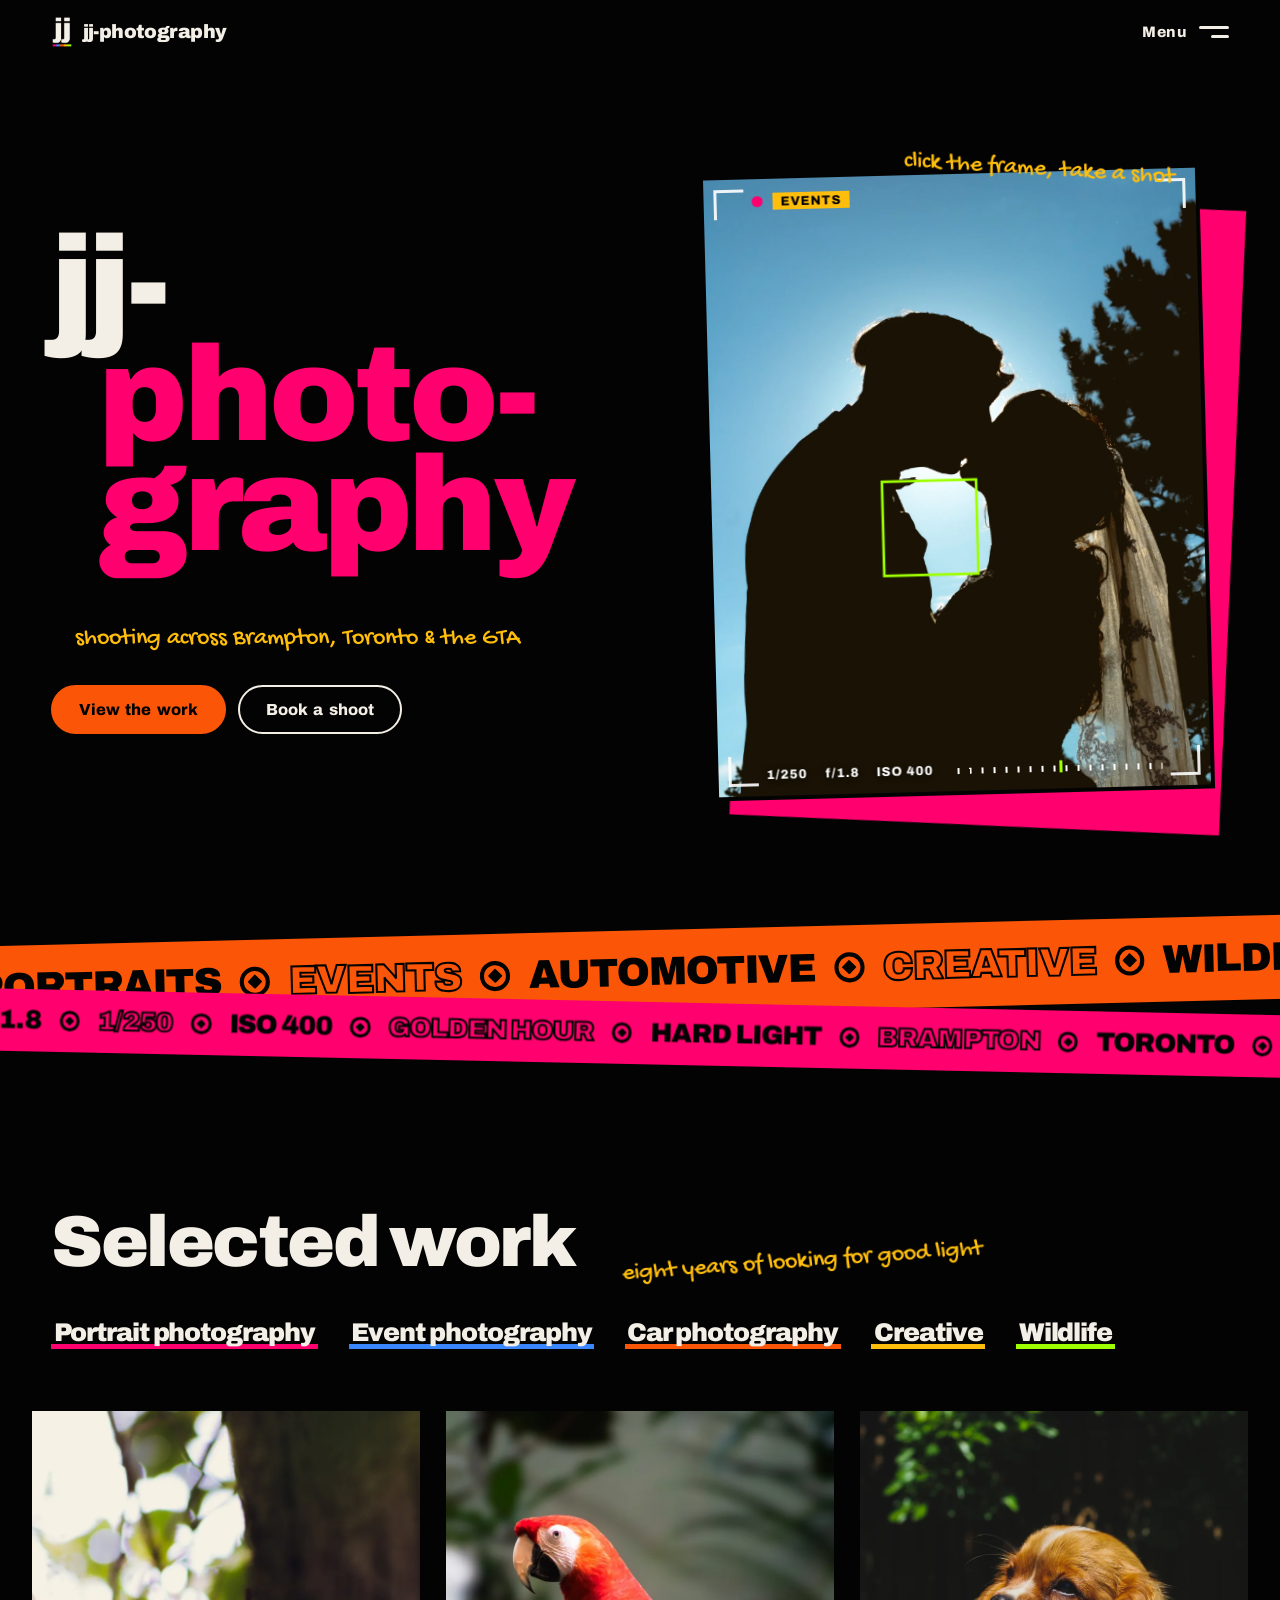
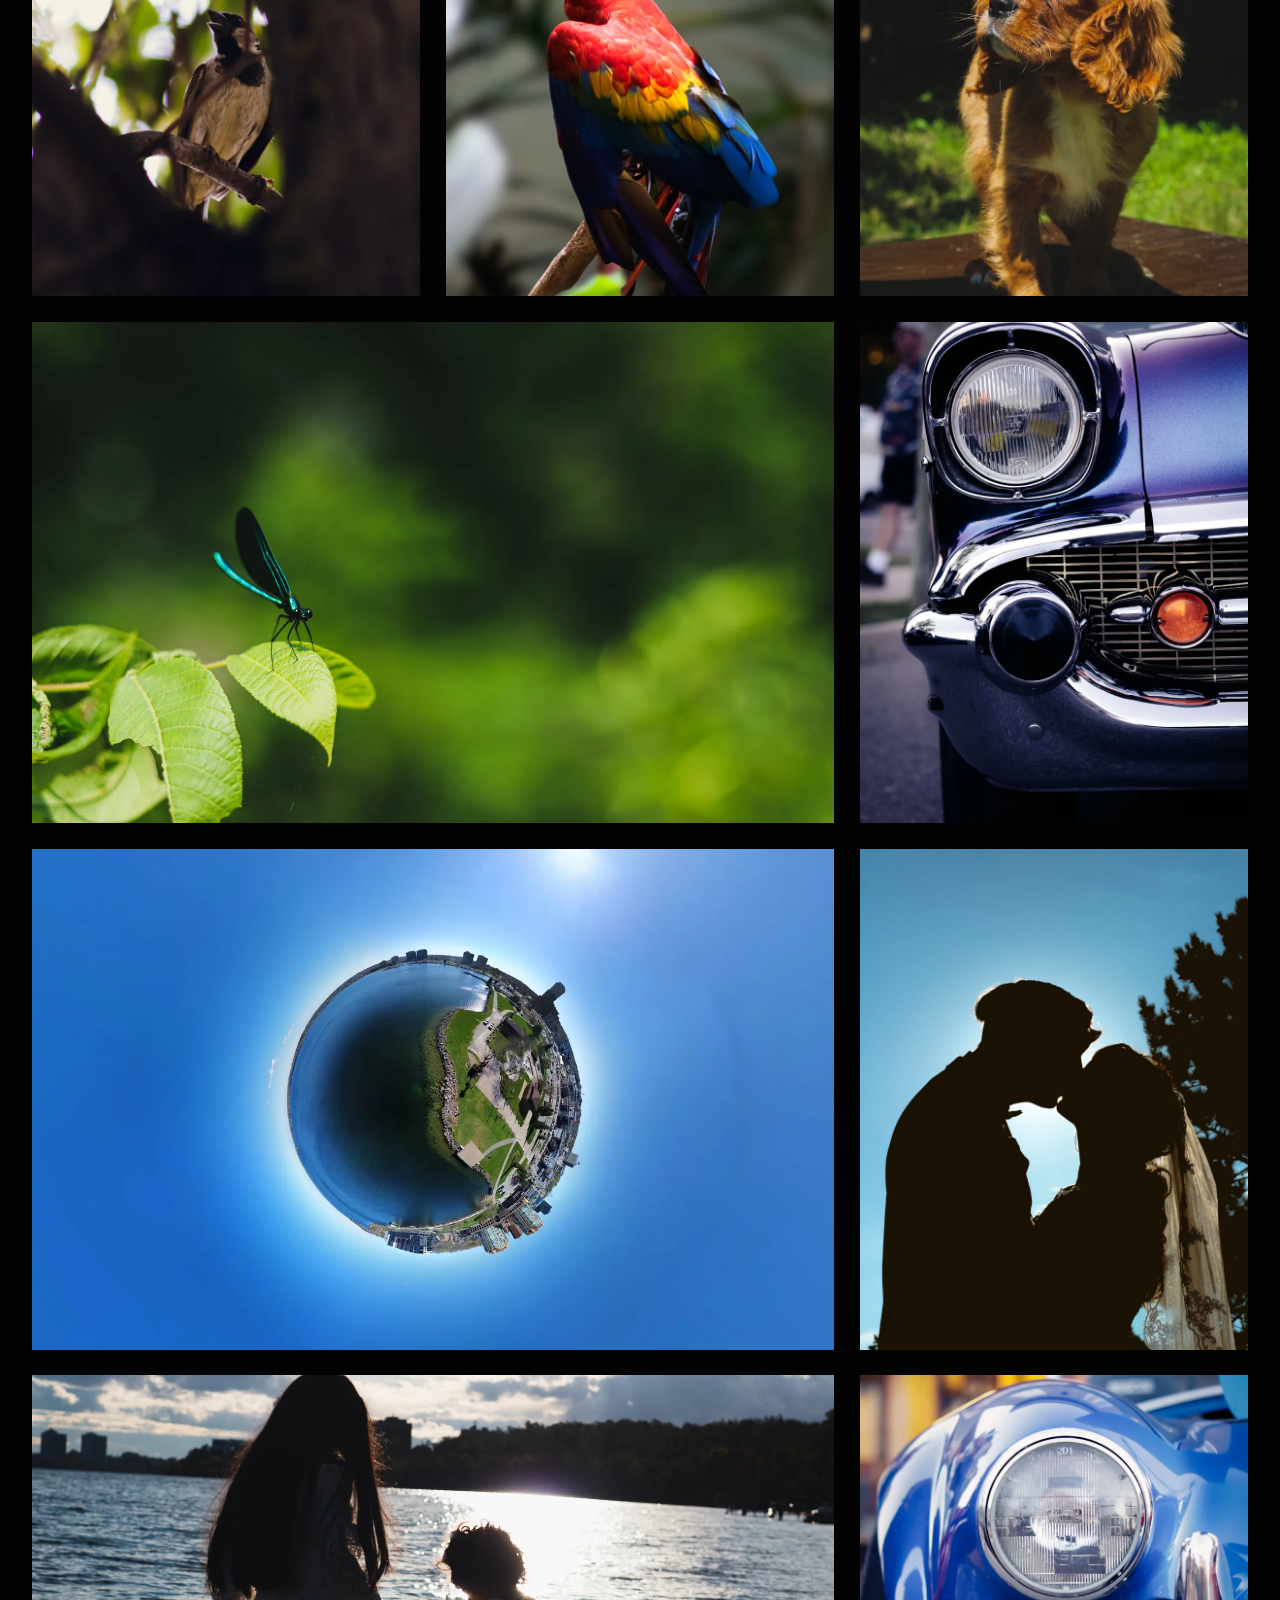
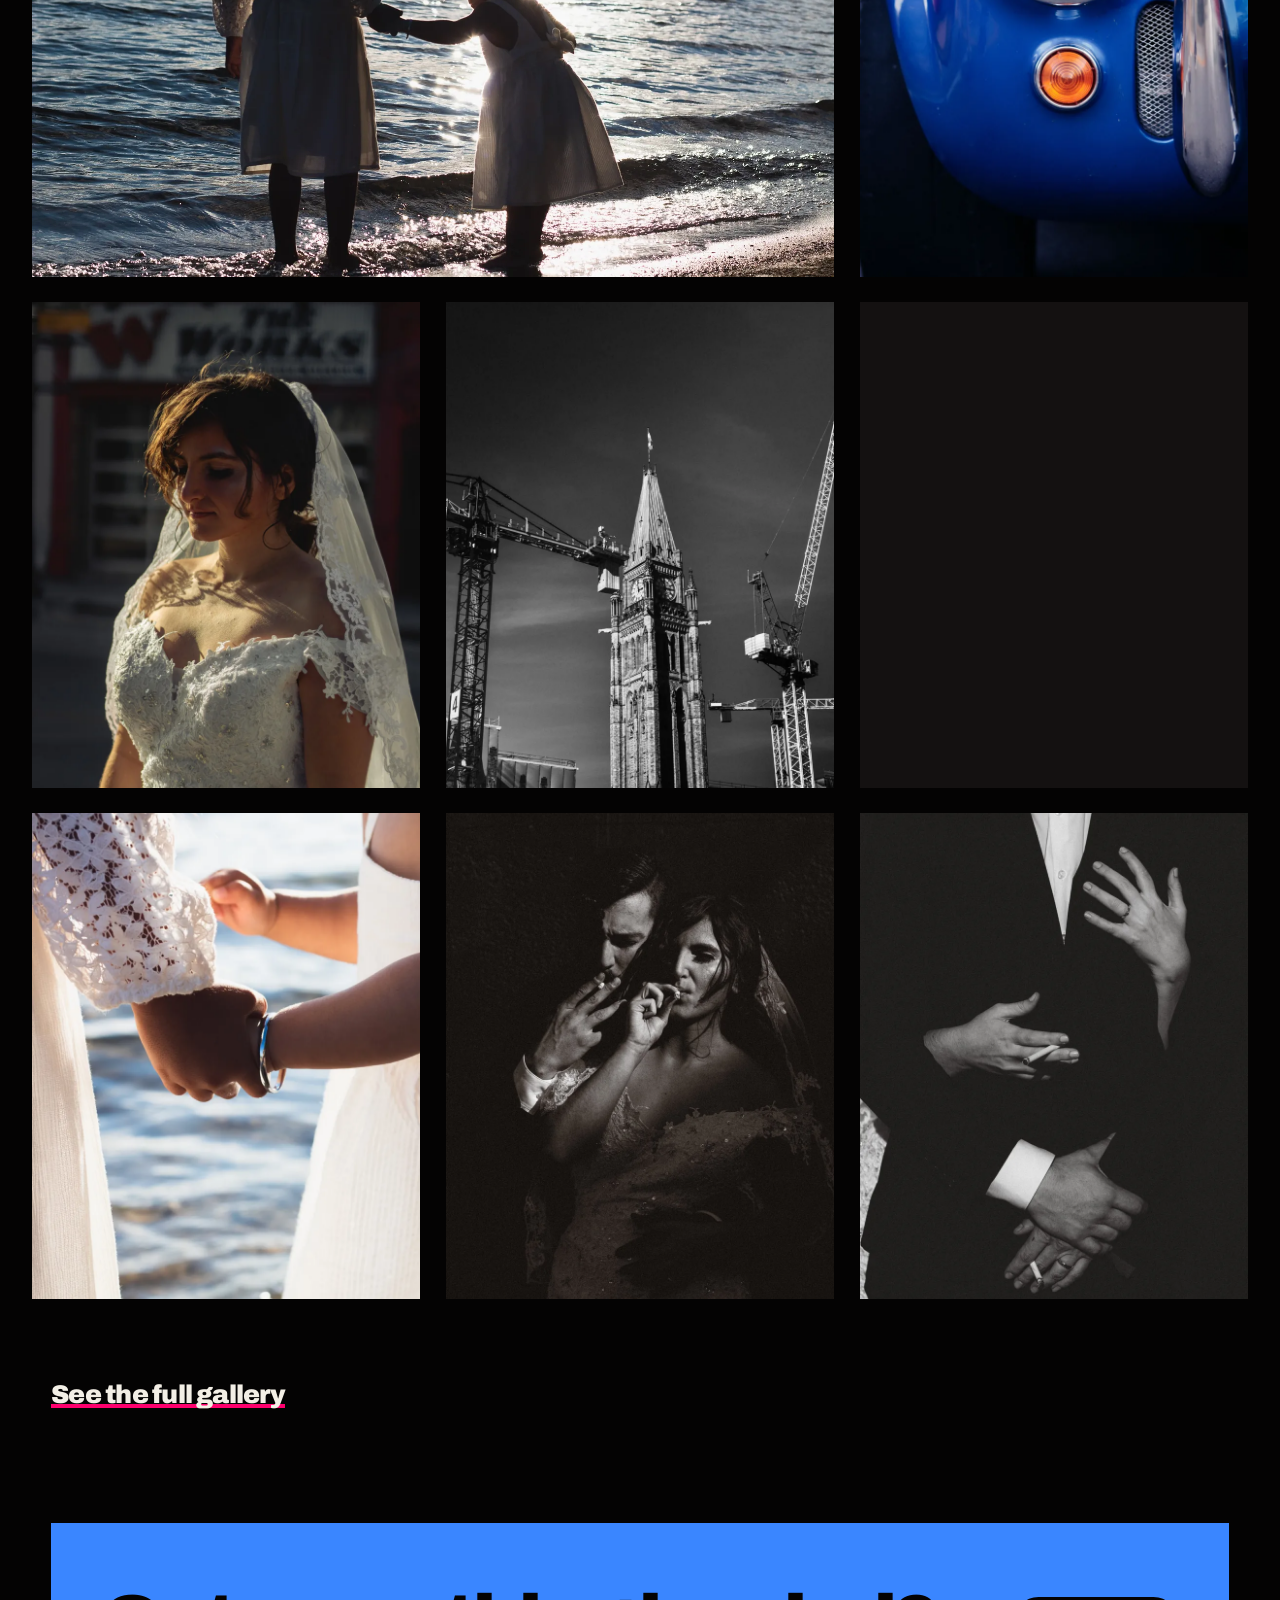
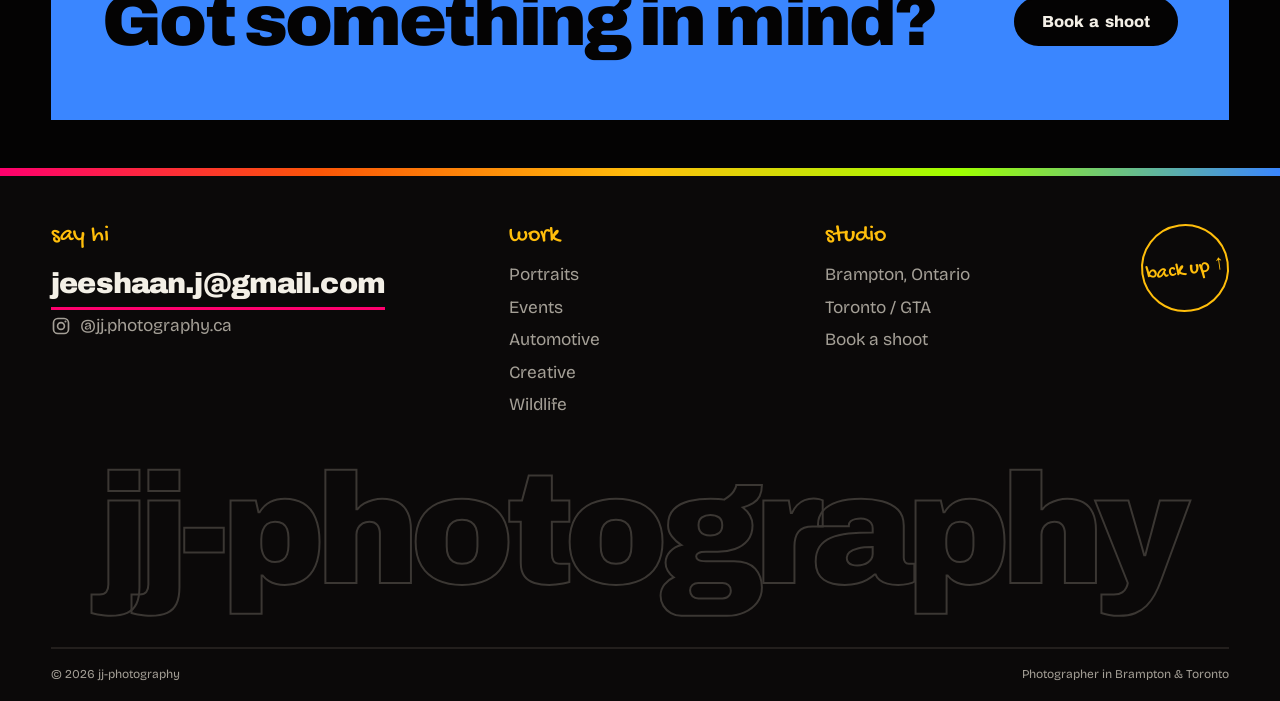
==== index.html @ a17102e2 "Rename jj_photography to jj-photography across site Co-Authored-By: Claude Sonnet 5.5 <noreply@anthr" ====
<!DOCTYPE html>
<html lang="en">
<head>
<meta charset="utf-8">
<meta name="viewport" content="width=device-width, initial-scale=1">
<title>Brampton &amp; Toronto Photographer | Portraits, Events, Cars | jj-photography</title>
<meta name="description" content="Brampton and Toronto photographer for portraits, events, automotive, wildlife and creative photography. Hard light, honest expressions. Book a shoot across the GTA.">
<link rel="canonical" href="https://www.jj-photography.ca/">
<meta name="robots" content="index,follow,max-image-preview:large,max-snippet:-1">
<meta name="author" content="jj-photography"><meta name="theme-color" content="#040303">
<meta name="geo.region" content="CA-ON"><meta name="geo.placename" content="Brampton"><meta name="geo.position" content="43.7315;-79.7624"><meta name="ICBM" content="43.7315, -79.7624">
<meta property="og:type" content="website"><meta property="og:site_name" content="jj-photography"><meta property="og:locale" content="en_CA"><meta property="og:title" content="Brampton &amp; Toronto Photographer | Portraits, Events, Cars | jj-photography"><meta property="og:description" content="Brampton and Toronto photographer for portraits, events, automotive, wildlife and creative photography. Hard light, honest expressions. Book a shoot across the GTA."><meta property="og:url" content="https://www.jj-photography.ca/"><meta property="og:image" content="https://www.jj-photography.ca/images/events/silhouette-kiss-1600.webp"><meta property="og:image:alt" content="Silhouette of a couple kissing against a blue sky, lace veil catching the light">
<meta name="twitter:card" content="summary_large_image"><meta name="twitter:title" content="Brampton &amp; Toronto Photographer | Portraits, Events, Cars | jj-photography"><meta name="twitter:description" content="Brampton and Toronto photographer for portraits, events, automotive, wildlife and creative photography. Hard light, honest expressions. Book a shoot across the GTA."><meta name="twitter:image" content="https://www.jj-photography.ca/images/events/silhouette-kiss-1600.webp">
<script type="application/ld+json">{"@context": "https://schema.org", "@graph": [{"@type": ["ProfessionalService", "LocalBusiness"], "@id": "https://www.jj-photography.ca/#business", "name": "jj-photography", "description": "Brampton and Toronto photographer for portraits, events, automotive, wildlife and creative photography across the GTA.", "url": "https://www.jj-photography.ca/", "email": "jeeshaan.j@gmail.com", "image": "https://www.jj-photography.ca/images/events/silhouette-kiss-1600.webp", "priceRange": "$$", "address": {"@type": "PostalAddress", "addressLocality": "Brampton", "addressRegion": "ON", "addressCountry": "CA"}, "areaServed": [{"@type": "City", "name": "Brampton"}, {"@type": "City", "name": "Toronto"}, {"@type": "City", "name": "Mississauga"}, {"@type": "City", "name": "Caledon"}, {"@type": "City", "name": "Vaughan"}, {"@type": "City", "name": "Oakville"}, {"@type": "City", "name": "Greater Toronto Area"}], "sameAs": ["https://instagram.com/jj.photography.ca"], "knowsAbout": ["Portrait Photography", "Event Photography", "Automotive Photography", "Creative Photography", "Wildlife Photography", "Low-key portraits", "Long exposure", "Car photography"], "hasOfferCatalog": {"@type": "OfferCatalog", "name": "Photography services", "itemListElement": [{"@type": "Offer", "itemOffered": {"@type": "Service", "name": "Portrait Photography", "areaServed": "Greater Toronto Area, Ontario, Canada"}}, {"@type": "Offer", "itemOffered": {"@type": "Service", "name": "Event Photography", "areaServed": "Greater Toronto Area, Ontario, Canada"}}, {"@type": "Offer", "itemOffered": {"@type": "Service", "name": "Automotive Photography", "areaServed": "Greater Toronto Area, Ontario, Canada"}}, {"@type": "Offer", "itemOffered": {"@type": "Service", "name": "Creative Photography", "areaServed": "Greater Toronto Area, Ontario, Canada"}}, {"@type": "Offer", "itemOffered": {"@type": "Service", "name": "Wildlife Photography", "areaServed": "Greater Toronto Area, Ontario, Canada"}}]}}, {"@type": "WebSite", "@id": "https://www.jj-photography.ca/#website", "url": "https://www.jj-photography.ca/", "name": "jj-photography", "publisher": {"@id": "https://www.jj-photography.ca/#business"}, "inLanguage": "en-CA"}, {"@type": "WebPage", "@id": "https://www.jj-photography.ca/#webpage", "url": "https://www.jj-photography.ca/", "name": "Brampton & Toronto Photographer | Portraits, Events, Cars | jj-photography", "description": "Brampton and Toronto photographer for portraits, events, automotive, wildlife and creative photography. Hard light, honest expressions. Book a shoot across the GTA.", "isPartOf": {"@id": "https://www.jj-photography.ca/#website"}, "about": {"@id": "https://www.jj-photography.ca/#business"}, "inLanguage": "en-CA"}]}</script>
<link rel="preconnect" href="https://fonts.googleapis.com"><link rel="preconnect" href="https://fonts.gstatic.com" crossorigin>
<link rel="stylesheet" href="https://fonts.googleapis.com/css2?family=Archivo:wght@400;700;800;900&family=Bricolage+Grotesque:opsz,wght@12..96,400..700&display=swap">
<link href="https://fonts.googleapis.com/css2?family=Gochi+Hand&display=swap" rel="stylesheet">
<link rel="icon" href="favicon.ico" sizes="32x32"><link rel="icon" type="image/png" href="images/favicon-16.png" sizes="16x16"><link rel="icon" type="image/png" href="images/favicon-32.png" sizes="32x32"><link rel="apple-touch-icon" href="images/apple-touch-icon.png"><link rel="stylesheet" href="css/style.css">
</head>
<body data-page="home">
<a class="skip" href="#main">Skip to content</a>
<main id="main">
<section class="hero">
<div class="hero-txt">
<h1><span>jj-</span><span>photo&shy;graphy</span><span class="sr"> | photographer based in Brampton &amp; Toronto</span></h1>
<span class="hand">shooting across Brampton, Toronto &amp; the GTA</span>
<!-- <p class="lede">Capturing moments in Brampton, Toronto &amp; the GTA region.</p> -->
<div class="cta"><a class="btn solid" href="gallery.html">View the work</a><a class="btn" href="book.html">Book a shoot</a></div>
</div>
<div class="vf" id="vf">
<div class="vf-photo"><img src="images/events/silhouette-kiss-1600.webp" width="800" height="1200" alt="Silhouette of a couple kissing against a blue sky, lace veil catching the light" fetchpriority="high"></div>
<div class="vf-hud" aria-hidden="true"><i class="k tl"></i><i class="k tr"></i><i class="k bl"></i><i class="k br"></i><span class="af"></span>
<p class="vf-top"><em></em><span id="vfc">Events</span></p>
<p class="vf-bot"><span id="vfx">1/250</span><span id="vff">f/1.8</span><span id="vfi">ISO 400</span><b class="meter"></b></p></div>
<div class="vf-flash" aria-hidden="true"></div>
<button class="vf-btn" type="button" aria-label="Take the next photo"></button>
<p class="hero-note hand" id="now" aria-hidden="true"></p>
</div>
</section>
<div class="tapes" aria-hidden="true"><div class="tape a"><div><span>Portraits</span><i></i><span>Events</span><i></i><span>Automotive</span><i></i><span>Creative</span><i></i><span>Wildlife</span><i></i><span>Portraits</span><i></i><span>Events</span><i></i><span>Automotive</span><i></i><span>Creative</span><i></i><span>Wildlife</span><i></i><span>Portraits</span><i></i><span>Events</span><i></i><span>Automotive</span><i></i><span>Creative</span><i></i><span>Wildlife</span><i></i><span>Portraits</span><i></i><span>Events</span><i></i><span>Automotive</span><i></i><span>Creative</span><i></i><span>Wildlife</span><i></i><span>Portraits</span><i></i><span>Events</span><i></i><span>Automotive</span><i></i><span>Creative</span><i></i><span>Wildlife</span><i></i><span>Portraits</span><i></i><span>Events</span><i></i><span>Automotive</span><i></i><span>Creative</span><i></i><span>Wildlife</span><i></i></div></div><div class="tape b"><div><span>f/1.8</span><i></i><span>1/250</span><i></i><span>ISO 400</span><i></i><span>Golden hour</span><i></i><span>Hard light</span><i></i><span>Brampton</span><i></i><span>Toronto</span><i></i><span>GTA</span><i></i><span>f/1.8</span><i></i><span>1/250</span><i></i><span>ISO 400</span><i></i><span>Golden hour</span><i></i><span>Hard light</span><i></i><span>Brampton</span><i></i><span>Toronto</span><i></i><span>GTA</span><i></i><span>f/1.8</span><i></i><span>1/250</span><i></i><span>ISO 400</span><i></i><span>Golden hour</span><i></i><span>Hard light</span><i></i><span>Brampton</span><i></i><span>Toronto</span><i></i><span>GTA</span><i></i><span>f/1.8</span><i></i><span>1/250</span><i></i><span>ISO 400</span><i></i><span>Golden hour</span><i></i><span>Hard light</span><i></i><span>Brampton</span><i></i><span>Toronto</span><i></i><span>GTA</span><i></i><span>f/1.8</span><i></i><span>1/250</span><i></i><span>ISO 400</span><i></i><span>Golden hour</span><i></i><span>Hard light</span><i></i><span>Brampton</span><i></i><span>Toronto</span><i></i><span>GTA</span><i></i><span>f/1.8</span><i></i><span>1/250</span><i></i><span>ISO 400</span><i></i><span>Golden hour</span><i></i><span>Hard light</span><i></i><span>Brampton</span><i></i><span>Toronto</span><i></i><span>GTA</span><i></i></div></div></div>
<section class="sel">
<div class="wrap"><h2>Selected work</h2><p class="hand tilt">eight years of looking for good light</p></div>
<nav class="pills wrap" aria-label="Photography categories"><a style="--c:var(--neon-pink)" href="gallery.html?c=portraits">Portrait photography</a><a style="--c:var(--azure-blue)" href="gallery.html?c=events">Event photography</a><a style="--c:var(--blaze-orange)" href="gallery.html?c=automotive">Car photography</a><a style="--c:var(--amber-gold)" href="gallery.html?c=creative">Creative</a><a style="--c:var(--neon-green)" href="gallery.html?c=wildlife">Wildlife</a>
    <!-- <span class="hand">shooting across Brampton, Toronto &amp; the GTA</span> -->
    </nav> 
<div class="wall" id="selected"></div>
<p class="more"><a href="gallery.html">See the full gallery</a></p>
</section>
<section class="strip"><p>Got something in mind?</p><a class="btn solid" href="book.html">Book a shoot</a></section>
</main>
<script src="js/main.js"></script>
</body>
</html>
---- css/style.css ----
/* jj-photography — tokens first. Change colours here only. */
:root{
  --black:#040303;--amber-gold:#ffbe0b;--blaze-orange:#fb5607;--neon-pink:#ff006e;--neon-green:#9dff00;--azure-blue:#3a86ff;
  --off:#f3efe6;--mute:#a49f96;--c:var(--neon-pink);
  --sans:"Archivo",Arial,sans-serif;--text:"Bricolage Grotesque","Archivo",Arial,sans-serif;--hand:"Gochi Hand",cursive;
  --pad:clamp(1rem,4vw,3.5rem);--ease:cubic-bezier(.2,.7,.2,1)
}
*{box-sizing:border-box;margin:0}
html{scroll-behavior:smooth}
body{font:400 1.08rem/1.6 var(--text);background:var(--black);color:var(--off);-webkit-font-smoothing:antialiased}
body.locked{overflow:hidden}body{overflow-x:clip}
img{display:block;max-width:100%;height:auto}
a{color:inherit}
:focus-visible{outline:3px solid var(--amber-gold);outline-offset:3px}
.skip{position:absolute;left:-999px;top:0;background:var(--amber-gold);color:var(--black);padding:.6rem 1rem;z-index:99}.skip:focus{left:0}
.wrap{padding-inline:var(--pad)}
h1,h2,h3{font-weight:900;line-height:.9;letter-spacing:-.035em}
/* display + UI type stays in Archivo; running text uses --text */
h1,h2,h3,.brand,.drawer nav a,.ticker,.tape,.cap,.strip,.lcap b,.svc dt,label,#fs,.svc-grid a,.faq summary,.fbig,.roles span{font-family:var(--sans)}
h2{font-size:clamp(2.2rem,6vw,4.5rem)}
.hand{font-family:var(--hand);font-weight:400;font-size:1.5rem;line-height:1.1;color:var(--amber-gold); margin:1em;}
.tilt{display:inline-block;transform:rotate(-4deg)}
mark{background:var(--amber-gold);color:var(--black);padding:0 .25em}

/* header + drawer */
.nav{position:fixed;inset:0 0 auto 0;z-index:30;display:flex;justify-content:space-between;align-items:center;padding:1rem var(--pad);transition:background .3s}
.nav.solid{background:rgba(4,3,3,.86);backdrop-filter:blur(8px)}
.brand{display:flex;align-items:center;gap:.6rem;font-weight:900;font-size:1.2rem;letter-spacing:-.03em;text-decoration:none}
.brand img{height:2rem;width:auto} /* drop your logo at images/logo.svg and add it in main.js (LOGO) */
.mbtn{display:flex;align-items:center;gap:.7rem;background:none;border:0;color:var(--off);font:800 .95rem var(--sans);letter-spacing:.04em;cursor:pointer;padding:.5rem 0;position:relative;z-index:2}
.mbtn i{position:relative;width:30px;height:12px;display:block}
.mbtn i:before,.mbtn i:after{content:"";position:absolute;left:0;height:3px;background:currentColor;border-radius:3px;transition:transform .4s var(--ease),width .3s,background .3s}
.mbtn i:before{top:0;width:30px}.mbtn i:after{bottom:0;width:18px;left:12px}
.mbtn:hover i:after{width:30px;left:0;background:var(--neon-green)}
.mbtn[aria-expanded=true] i:before{transform:translateY(4.5px) rotate(45deg);background:var(--black)}
.mbtn[aria-expanded=true] i:after{width:30px;left:0;transform:translateY(-4.5px) rotate(-45deg);background:var(--black)}
.mbtn[aria-expanded=true]{color:var(--black)}
.scrim{position:fixed;inset:0;z-index:25;background:rgba(4,3,3,.6);opacity:0;visibility:hidden;transition:opacity .4s,visibility .4s}
.drawer{position:fixed;inset:0 0 0 auto;z-index:28;width:min(560px,100%);background:var(--amber-gold);color:var(--black);padding:6rem var(--pad) 2rem;display:flex;flex-direction:column;justify-content:space-between;transform:translateX(100%);visibility:hidden;transition:transform .55s var(--ease),visibility .55s;overflow-y:auto}
.drawer:before{content:"";position:absolute;right:-90px;bottom:-90px;width:300px;height:300px;border-radius:50%;background:var(--neon-pink);z-index:0}
.drawer>*{position:relative;z-index:1}
.drawer nav{display:grid;gap:.1rem}
.drawer nav a{font-weight:900;font-size:clamp(2.4rem,9vw,4rem);letter-spacing:-.04em;line-height:1.05;text-decoration:none;display:flex;align-items:baseline;gap:.8rem;width:fit-content;transition:transform .3s var(--ease),color .2s}
.drawer nav a:hover,.drawer nav a:focus-visible{transform:translateX(.6rem);color:var(--neon-pink)}
.drawer nav a[aria-current]{text-decoration:underline;text-decoration-thickness:5px;text-underline-offset:6px}
.drawer nav small{font:400 1.2rem var(--hand);color:var(--black)}
.drawer .hand{color:var(--black)}
.drawer .dfoot{display:grid;gap:.2rem;font-weight:700}
.dfoot a{width:fit-content}
body.menu-open .scrim{opacity:1;visibility:visible}
body.menu-open .drawer{transform:none;visibility:visible}
main,.foot{transition:transform .55s var(--ease),filter .55s}
body.menu-open main,body.menu-open .foot{transform:translateX(-5vw) scale(.97);filter:brightness(.55)}

/* buttons */
.btn{display:inline-block;font:800 1rem var(--sans);letter-spacing:0;word-spacing:.16em;padding:.9rem 1.6rem;border:2px solid var(--off);border-radius:999px;text-decoration:none;background:none;color:var(--off);cursor:pointer;transition:transform .25s var(--ease),background .2s,color .2s,border-color .2s}
.btn:hover{transform:translateY(-3px) rotate(-1deg);background:var(--blaze-orange);border-color:var(--blaze-orange);color:var(--black)}
.btn.solid{background:var(--blaze-orange);border-color:var(--blaze-orange);color:var(--black)}
.btn.solid:hover{background:var(--off);border-color:var(--off)}
.btn[disabled]{opacity:.5;cursor:wait}

/* hero */
.hero{display:grid;grid-template-columns:1.05fr 1fr;min-height:100svh;align-items:center;gap:clamp(1.5rem,5vw,5rem);padding:7rem var(--pad) 3rem}
.hero h1{font-size:clamp(3.4rem,10.5vw,10rem);line-height:.82;margin-bottom:4rem}
.hero h1 span{display:block}.hero h1 span+span{margin-left:.35em;color:var(--neon-pink)}
.roles{display:flex;flex-wrap:wrap;gap:.5rem}
.roles span{border:2px solid var(--off);border-radius:999px;padding:.15rem .9rem;font-weight:700;font-size:.95rem}
.roles span:nth-child(2){border-color:var(--azure-blue)}.roles span:nth-child(3){border-color:var(--neon-green);color:var(--neon-green)}
.lede{max-width:34ch;margin:1.2rem 0 1.6rem;color:var(--mute)}
.cta{display:flex;flex-wrap:wrap;gap:.8rem; margin-top:2rem;}
.hero-img{position:relative;justify-self:center;width:min(100%,520px)}
.hero-img:before{content:"";position:absolute;inset:6% -5% -5% 6%;background:var(--neon-pink);z-index:0;transform:rotate(2deg)}
.hero-img img{position:relative;z-index:1;width:100%;aspect-ratio:2/3;object-fit:cover}
.sticker{position:absolute;z-index:2;left:-1.5rem;bottom:2.2rem;background:var(--neon-green);color:var(--black);font:400 1.5rem var(--hand);padding:.4rem 1rem;transform:rotate(-6deg)}
.hero-note{position:absolute;z-index:2;right:0;top:-2.2rem;transform:rotate(5deg)}

/* hero collage: tiles cycle photos from main.js */
.collage{position:relative;justify-self:center;width:min(100%,540px);aspect-ratio:5/6}
.collage:before{content:"";position:absolute;inset:8% 2% 4% 10%;background:var(--neon-pink);transform:rotate(3deg);z-index:0}
.tile{position:absolute;z-index:1;overflow:hidden;background:#141111;border:4px solid var(--black);transform:rotate(var(--r,0deg))}
.tile img{position:absolute;inset:0;width:100%;height:100%;object-fit:cover;transition:opacity 1.6s ease-in-out}.tile img.fade{opacity:0}
.tag{position:absolute;z-index:2;left:.5rem;bottom:.5rem;font:400 1.15rem/1 var(--hand);background:var(--c,var(--amber-gold));color:var(--black);padding:.2rem .6rem;transform:rotate(-2deg);pointer-events:none}
.t1{left:0;top:7%;width:56%;height:60%;--r:-2deg}
.t2{right:0;top:0;width:41%;height:27%;--r:3deg}
.t3{right:3%;top:31%;width:38%;height:38%;--r:-3deg}
.t4{left:5%;bottom:0;width:52%;height:27%;--r:2deg}
.t5{right:0;bottom:3%;width:36%;height:25%;--r:-2deg}
.collage .sticker{left:-.5rem;top:-.5rem;bottom:auto;font-size:1.3rem}

/* ticker */
.ticker{background:var(--blaze-orange);color:var(--black);overflow:hidden;white-space:nowrap;padding:.9rem 0;font-weight:900;font-size:clamp(1.4rem,3vw,2.4rem);letter-spacing:-.03em}
.ticker div{display:inline-block;padding-left:100%;animation:tick 28s linear infinite}
.ticker b{font:400 1.6rem var(--hand);margin:0 1.2rem}
@keyframes tick{to{transform:translateX(-100%)}}

/* masonry wall */
.sel{padding:clamp(4rem,9vw,8rem) 0}
.sel .wrap{display:flex;flex-wrap:wrap;align-items:baseline;gap:.5rem 1.5rem;margin-bottom:2.5rem}
.wall{display:grid;grid-template-columns:repeat(3,1fr);grid-auto-flow:dense;gap:clamp(.9rem,2vw,1.8rem);padding:1em clamp(1rem,2.5vw,2rem) 2em}
/* tile height comes from a padding spacer, not aspect-ratio: grid mis-sizes the row of a lone 2-column tile with aspect-ratio and it spills into the footer */
.it{position:relative;isolation:isolate;align-self:stretch;background:#141111}
.it:after{content:"";display:block;padding-top:125%}
.it.wd{grid-column:span 2}.it.wd:after{padding-top:62.5%}
.it:before{content:"";position:absolute;inset:0;z-index:-1;background:var(--c);opacity:0;transition:opacity .3s,transform .55s var(--ease)}
.it:hover:before,.it:focus-within:before{opacity:.9;transform:translate(var(--tx,8px),var(--ty,8px)) rotate(var(--rot,1.2deg))}
.it>a,.it>button{position:absolute;inset:0;display:block;width:100%;height:100%;padding:0;border:0;background:none;color:inherit;cursor:zoom-in;overflow:hidden;text-align:left;font:inherit}
.it img{width:100%;height:100%;object-fit:cover;object-position:center 30%;transition:transform .8s var(--ease)}
.it:hover img{transform:scale(1.04)}
.cap{position:absolute;inset:auto 0 0 0;padding:2.5rem .9rem .8rem;display:flex;justify-content:space-between;align-items:flex-end;gap:1rem;background:linear-gradient(transparent,rgba(4,3,3,.85));opacity:0;transform:translateY(8px);transition:opacity .35s,transform .35s var(--ease);font-weight:800;font-size:.95rem}
.cap span{font:400 1.2rem var(--hand);color:var(--c)}
.it:hover .cap,.it:focus-within .cap{opacity:1;transform:none}
@media (hover:none){.cap{opacity:1;transform:none;padding-top:1.5rem}}
.more{padding:3rem var(--pad) 0;font:900 1.6rem var(--sans);letter-spacing:-.03em}
.more a{text-decoration:none;background:linear-gradient(var(--neon-pink),var(--neon-pink)) 0 100%/100% 4px no-repeat;transition:background-size .3s}
.more a:hover{background-size:100% 100%;color:var(--black)}
.strip{display:flex;justify-content:space-between;align-items:center;flex-wrap:wrap;gap:1.5rem;padding:4rem var(--pad);margin:0 var(--pad) 3rem;background:var(--azure-blue);color:var(--black);font-weight:900;font-size:clamp(2rem,6vw,4.5rem);letter-spacing:-.04em;line-height:.95;transform:rotate(-1deg)}
.strip .btn{border-color:var(--black);color:var(--black)}.strip .btn.solid{background:var(--black);color:var(--off);border-color:var(--black)}

/* gallery page */
.ghead{padding-top:7.5rem}
.ghead h1{font-size:clamp(3.5rem,11vw,9rem);display:inline-block}
.ghead .hand{margin-left:1rem}
.cats{display:flex;gap:.4rem clamp(1rem,3vw,2.5rem);margin:1.2rem 0 2.5rem;overflow-x:auto;scroll-snap-type:x proximity;padding-bottom:.6rem;scrollbar-width:none}
.cat{scroll-snap-align:start;flex:none;background:none;border:0;color:var(--mute);font:900 clamp(1.8rem,4.5vw,3.2rem) var(--sans);letter-spacing:-.04em;cursor:pointer;position:relative;padding:.1rem 0;transition:color .2s}
.cat sup{font:400 1.1rem var(--hand);margin-left:.2rem;color:var(--c)}
.cat:after{content:"";position:absolute;left:0;bottom:0;height:5px;width:100%;background:var(--c);transform:scaleX(0);transform-origin:left;transition:transform .4s var(--ease)}
.cat:hover,.cat[aria-pressed=true]{color:var(--off)}
.cat:hover:after,.cat[aria-pressed=true]:after{transform:none}
.eds{padding:0 var(--pad) 5rem}
.row{display:flex;align-items:center;gap:clamp(1.5rem,6vw,6rem);margin-block:clamp(3.5rem,9vw,8rem);position:relative}
.row:nth-child(even){flex-direction:row-reverse}
.row-img{flex:1.6;position:relative;background:#141111}
.row-img:before{content:"";position:absolute;inset:0;background:var(--c);transform:translate(14px,14px);opacity:0;transition:opacity .3s,transform .4s var(--ease)}
.row:nth-child(3n+1) .row-img:before{opacity:1}
.row-img:hover:before{opacity:1;transform:translate(20px,20px)}
.row-img button{position:relative;display:block;width:100%;padding:0;border:0;background:#141111;cursor:zoom-in;overflow:hidden}
.row-img img{width:100%;max-height:85vh;object-fit:contain;margin-inline:auto;transition:transform .8s var(--ease)}
.row-img:hover img{transform:scale(1.02)}
.row-txt{flex:1;position:relative;min-width:0}
.row-n{position:absolute;top:-.55em;left:-.1em;font:900 clamp(7rem,16vw,14rem)/1 var(--sans);color:transparent;-webkit-text-stroke:2px var(--c);opacity:.35;z-index:0;pointer-events:none;letter-spacing:-.06em}
.row-txt>*:not(.row-n){position:relative;z-index:1}
.meta{font:400 1.35rem var(--hand);color:var(--c);margin-bottom:.6rem}
.row-txt h2{font-size:clamp(2rem,4.5vw,3.6rem);margin-bottom:1rem}
.row:nth-child(3n) h2{color:var(--c)}
.row-txt p{color:var(--mute);max-width:36ch}
.row:nth-child(2n) .rule{width:5rem}.rule{display:block;height:6px;width:3rem;background:var(--c);margin:1.4rem 0}
.row .note{display:inline-block;margin-top:1rem;transform:rotate(-3deg);color:var(--c)}
.eds[hidden],.wall[hidden]{display:none}

/* lightbox */
dialog{border:0;background:var(--black);color:var(--off);width:100vw;height:100vh;height:100dvh;max-width:none;max-height:none;padding:0}
dialog[open]{display:flex;flex-direction:column;align-items:center;justify-content:center;gap:.8rem}
dialog::backdrop{background:var(--black)}
dialog img{max-width:92vw;max-height:78dvh;width:auto;height:auto;object-fit:contain}
.lcap{display:flex;gap:1rem;align-items:baseline;padding:0 1rem;text-align:center}
.lcap b{font-weight:900;font-size:1.2rem}.lcap span{font:400 1.3rem var(--hand);color:var(--neon-green)}
dialog .lb{position:absolute;background:none;border:2px solid var(--off);border-radius:999px;color:var(--off);font:800 1rem var(--sans);cursor:pointer;padding:.55rem 1rem;transition:background .2s,color .2s,border-color .2s}
dialog .lb:hover{background:var(--neon-green);border-color:var(--neon-green);color:var(--black)}
.lx{top:1rem;right:1rem}.lp,.ln{top:50%;transform:translateY(-50%);font-size:1.4rem!important}.lp{left:.8rem}.ln{right:.8rem}

/* about + book */
.about,.book{display:grid;gap:clamp(2rem,6vw,6rem);padding-top:8rem;padding-bottom:6rem;align-items:start}
.about{grid-template-columns:1fr 1.1fr}.book{grid-template-columns:1fr 1.3fr}
.a-img{position:sticky;top:6rem}
.a-img div{position:relative;margin:0 0 1rem 1rem}
.a-img div:before{content:"";position:absolute;inset:-1rem 1rem 1rem -1rem;background:var(--c,var(--amber-gold));transform:rotate(-2deg)}
.a-img img{position:relative;width:100%}
.a-txt>*+*{margin-top:1rem}
.a-txt p,.prose p{max-width:64ch}
.a-txt h1 mark{display:inline-block;margin-top:.12em;padding:.03em .14em .05em;line-height:.92}
.a-txt h1,.b-txt h1{font-size:clamp(3.2rem,8vw,7rem)}
.a-txt h2{margin-top:2.6rem;font-size:2.2rem;line-height:1.02;color:var(--neon-pink)}
.lead{font-weight:600;font-size:clamp(1.25rem,2.2vw,1.65rem);line-height:1.3;letter-spacing:-.015em}
.steps{padding-left:1.2rem}.steps li{margin-bottom:.5rem}
.svc{display:grid;grid-template-columns:auto 1fr;gap:.5rem 1.5rem}.svc dt{font-weight:900;color:var(--azure-blue)}
.b-txt .lead{margin:1.2rem 0}
form{display:grid;gap:1.2rem}
.row2{display:grid;grid-template-columns:1fr 1fr;gap:1.2rem}
label{display:grid;gap:.3rem;font-weight:800;font-size:.95rem}
label em{font:400 1.1rem var(--hand);color:var(--amber-gold)}
input,select,textarea{font:1.05rem var(--sans);padding:.8rem .9rem;border:2px solid #3b3733;background:#0f0d0d;border-radius:0;width:100%;color:var(--off);transition:border-color .2s,box-shadow .2s;color-scheme:dark}
input:focus,select:focus,textarea:focus{border-color:var(--azure-blue);box-shadow:4px 4px 0 var(--azure-blue);outline:0}
input[aria-invalid=true],select[aria-invalid=true],textarea[aria-invalid=true]{border-color:var(--neon-pink)}
.hp{position:absolute;left:-9999px}
#fs{font-weight:700;min-height:1.6em}#fs.err{color:var(--neon-pink)}#fs.ok{color:var(--neon-green)}

/* about: picture rows, steps, services */
.ab-row{display:grid;grid-template-columns:1fr 1.1fr;gap:clamp(1.5rem,4vw,4rem);align-items:center;padding-block:clamp(1.75rem,4vw,3.25rem)}
.ab-row.first{padding-top:6.5rem}
.ab-row.flip{grid-template-columns:1.1fr 1fr}.ab-row.flip .a-img{order:2}
.ab-row .a-img{position:static}
.ab-row .a-img div{width:fit-content;max-width:100%;margin:1rem auto 1rem 1rem}
.ab-row.flip .a-img div:before{transform:rotate(2deg)}
.ab-row .a-img img{width:auto;max-width:100%;max-height:72vh}
.ab-row .a-img .hand{color:var(--c,var(--amber-gold))}
.ab-row .a-txt h2:first-child{margin-top:0}
.ab-row .a-txt h2{color:var(--c,var(--neon-pink))}
.gear{list-style:none;padding:0;display:grid;gap:.4rem}
.gear li{padding-left:1.4rem;position:relative}
.gear li:before{content:"";position:absolute;left:0;top:.55em;width:.7rem;height:.7rem;background:var(--c,var(--amber-gold));border-radius:50%}
.ab-sec{padding-block:clamp(1.75rem,4vw,3.25rem)}
.ab-sec>h2{margin-bottom:1.25rem;color:var(--off)}
.ab-sec>h2 span{color:var(--c,var(--neon-pink))}
.steps-grid{list-style:none;padding:0;display:grid;grid-template-columns:repeat(auto-fit,minmax(220px,1fr));gap:1rem;counter-reset:s}
.steps-grid li{counter-increment:s;background:#141111;border-top:6px solid var(--c);padding:1.15rem 1.1rem 1.3rem;color:var(--mute)}
.steps-grid li:before{content:"0" counter(s);display:block;font:900 3rem/1 var(--sans);letter-spacing:-.05em;color:var(--c);margin-bottom:.6rem}
.steps-grid b{display:block;color:var(--off);font-size:1.15rem;margin-bottom:.3rem}
.svc-grid{display:grid;grid-template-columns:repeat(auto-fit,minmax(230px,1fr));gap:1rem}
.svc-grid article{background:#141111;border-top:6px solid var(--c);padding:1.15rem 1.1rem 1.3rem;display:flex;flex-direction:column;gap:.6rem;transition:transform .3s var(--ease),box-shadow .3s}
.svc-grid article:hover,.svc-grid article:focus-within{transform:translateY(-4px);box-shadow:6px 6px 0 var(--c)}
.svc-grid h3{font-size:2rem;line-height:1}
.svc-grid p{color:var(--mute);flex:1}
.svc-grid a{font-weight:800;color:var(--c);text-decoration:none}
.svc-grid a:hover{text-decoration:underline}
.ab-cta{display:flex;flex-wrap:wrap;align-items:center;gap:1rem 1.5rem;margin-top:1.75rem}
.ab-cta p{color:var(--mute)}
@media (max-width:760px){.ab-row,.ab-row.flip{grid-template-columns:1fr;padding-top:1.75rem}.ab-row.first{padding-top:5.5rem}.ab-row.flip .a-img{order:0}}

.rv{opacity:0;transform:translateY(20px);transition:opacity .7s,transform .7s var(--ease)}.rv.in{opacity:1;transform:none}

@media (max-width:1000px){.wall{grid-template-columns:repeat(2,1fr)}.hero{grid-template-columns:1fr}.hero-img{order:-1;width:min(78%,420px);margin-top:1rem}.collage{order:-1;width:min(88%,460px);margin-top:2rem}.hero{padding-top:6rem}}
@media (max-width:760px){
 .row,.row:nth-child(even){flex-direction:column;align-items:stretch;gap:1.8rem}
 .row-img{width:100%}
 .row-n{font-size:7rem}
 .about,.book{grid-template-columns:1fr;padding-top:6.5rem}.a-img{position:static}.row2{grid-template-columns:1fr}
 .foot small{justify-self:start}
 .ticker b{margin:0 .6rem}
}
@media (max-width:480px){.tag{font-size:.95rem;padding:.15rem .45rem;left:.35rem;bottom:.35rem}.wall{grid-template-columns:1fr}.it.wd{grid-column:auto}}
@media (prefers-reduced-motion:reduce){
 html{scroll-behavior:auto}*{animation:none!important;transition-duration:.01ms!important}
 .rv{opacity:1;transform:none}.ticker div{padding-left:0}
}
@media (prefers-reduced-motion:no-preference){
 .hero h1 span,.roles,.lede,.cta{animation:up .9s var(--ease) both}.hero h1 span+span{animation-delay:.12s}.roles{animation-delay:.2s}.lede,.cta{animation-delay:.3s}
 .hero-img img{animation:reveal 1.1s var(--ease) both}.sticker{animation:pop .6s .9s var(--ease) both}
 .tile{animation:tilein .8s var(--ease) both}
 .t2{animation-delay:.15s}.t3{animation-delay:.3s}.t4{animation-delay:.45s}.t5{animation-delay:.6s}.collage .sticker{animation-delay:1.1s}
 @keyframes tilein{from{opacity:0;transform:rotate(var(--r)) translateY(24px) scale(.9)}}
 @keyframes up{from{opacity:0;transform:translateY(24px)}}
 @keyframes reveal{from{clip-path:inset(100% 0 0 0)}}
 @keyframes pop{from{opacity:0;transform:scale(.6) rotate(-14deg)}}
}

/* seo copy helpers, hover tilt, faq, tag fade */
.sr{position:absolute!important;width:1px;height:1px;overflow:hidden;clip:rect(0 0 0 0);white-space:nowrap}
.lead a{text-decoration:underline;text-decoration-color:var(--neon-pink);text-decoration-thickness:3px;text-underline-offset:5px;transition:color .2s}.lead a:hover{color:var(--neon-green)}
.row-img:hover:before{transform:translate(var(--tx,10px),var(--ty,10px)) rotate(var(--rot,1deg))}
.tag{transition:opacity .6s}.tile.swap .tag{opacity:0}
.faq{display:grid;gap:1rem;max-width:62rem}
.faq details{--c:var(--neon-pink);background:#141111;border-left:8px solid var(--c);padding:1.1rem 1.3rem;transition:transform .3s var(--ease),box-shadow .3s}
.faq details:nth-child(5n+2){--c:var(--azure-blue)}.faq details:nth-child(5n+3){--c:var(--neon-green)}.faq details:nth-child(5n+4){--c:var(--blaze-orange)}.faq details:nth-child(5n){--c:var(--amber-gold)}
.faq details:hover,.faq details[open]{box-shadow:6px 6px 0 var(--c);transform:translate(-2px,-2px) rotate(-.4deg)}
.faq summary{cursor:pointer;font-weight:900;font-size:1.25rem;letter-spacing:-.02em;list-style:none;display:flex;justify-content:space-between;gap:1rem}
.faq summary::-webkit-details-marker{display:none}
.faq summary:after{content:"+";font:400 2rem/1 var(--hand);color:var(--c)}.faq details[open] summary:after{content:"\2013"}
.faq p{color:var(--mute);margin-top:.8rem;max-width:60ch}

/* scroll progress */
.nav:after{content:"";position:absolute;left:0;bottom:0;width:100%;height:4px;background:linear-gradient(90deg,var(--neon-pink),var(--blaze-orange),var(--amber-gold),var(--neon-green),var(--azure-blue));transform:scaleX(var(--sp,0));transform-origin:left}
/* hero viewfinder */
.vf{position:relative;justify-self:center;width:min(100%,500px);--c:var(--amber-gold);transform:rotate(-1.5deg)}
.vf:before{content:"";position:absolute;inset:5% -5% -5% 7%;background:var(--bd,var(--neon-pink));transform:rotate(4deg);transition:background .4s var(--ease)}
.vf-photo{position:relative;aspect-ratio:4/5;overflow:hidden;background:#141111;border:4px solid var(--black)}
.vf-photo img{width:100%;height:100%;object-fit:cover}
.vf-hud{position:absolute;inset:0;pointer-events:none;color:#fff;font:800 .8rem var(--sans);letter-spacing:.08em;text-shadow:0 1px 6px rgba(0,0,0,.7)}
.k{position:absolute;width:30px;height:30px;border:0 solid #fff;opacity:.9}
.k.tl{left:14px;top:14px;border-width:3px 0 0 3px}.k.tr{right:14px;top:14px;border-width:3px 3px 0 0}.k.bl{left:14px;bottom:14px;border-width:0 0 3px 3px}.k.br{right:14px;bottom:14px;border-width:0 3px 3px 0}
.af{position:absolute;width:22%;aspect-ratio:1;left:40%;top:38%;border:3px solid #fff;transition:left .55s var(--ease),top .55s var(--ease),border-color .2s,transform .3s}
.af.lock{border-color:var(--neon-green);transform:scale(.88)}
.vf-top{position:absolute;left:52px;top:18px;display:flex;align-items:center;gap:.6rem;font-size:.8rem;text-transform:uppercase}
.vf-top em{width:.7rem;height:.7rem;border-radius:50%;background:var(--neon-pink);animation:blink 1.2s steps(2) infinite}
.vf-top span{background:var(--c);color:var(--black);padding:.1rem .5rem;text-shadow:none}
.vf-bot{position:absolute;left:52px;right:52px;bottom:18px;display:flex;gap:1.1rem;align-items:center}
.meter{flex:1;height:8px;margin-left:.4rem;background:repeating-linear-gradient(90deg,#fff 0 2px,transparent 2px 12px) 0 100%/100% 6px no-repeat;position:relative}
.meter:after{content:"";position:absolute;left:var(--m,50%);top:-3px;width:3px;height:12px;background:var(--neon-green);transition:left .5s var(--ease)}
.vf-flash{position:absolute;inset:0;opacity:0;pointer-events:none;background:#fff}
.vf.shot .vf-flash{animation:snap .46s linear}
.vf-btn{position:absolute;inset:0;width:100%;background:none;border:0;cursor:crosshair}
.vf .sticker{left:-.5rem;top:-.5rem;bottom:auto;font-size:1.3rem}
@keyframes snap{0%{opacity:0}12%{opacity:1;background:#fff}30%{opacity:1;background:#000}72%{opacity:1;background:#000}100%{opacity:0}}
@keyframes blink{50%{opacity:.15}}
@keyframes tape{to{transform:translateX(-50%)}}
@media (max-width:1000px){.vf{order:-1;width:min(88%,440px);margin-top:2rem}}
/* tapes */
.tapes{padding:2rem 0;overflow:hidden}
.tape{overflow:hidden;white-space:nowrap;font-weight:900;text-transform:uppercase;letter-spacing:-.03em;color:var(--black);padding:.6rem 0}
.tape>div{display:inline-flex;align-items:center;animation:tape 40s linear infinite}
.tape.a{background:var(--blaze-orange);font-size:clamp(1.5rem,3vw,2.6rem);transform:rotate(-1.4deg) scale(1.04)}
.tape.b{background:var(--neon-pink);font-size:clamp(1.1rem,2vw,1.7rem);margin-top:-.6rem;transform:rotate(1.2deg) scale(1.04)}
.tape.b>div{animation-direction:reverse;animation-duration:55s}
.tape span:nth-of-type(even){color:transparent;-webkit-text-stroke:2px var(--black)}
.tape i{display:inline-block;flex:none;position:relative;width:.75em;height:.75em;margin:0 1.1rem;border:.13em solid var(--black);border-radius:50%}
.tape i:after{content:"";position:absolute;inset:16%;background:var(--black);clip-path:polygon(50% 0,100% 50%,50% 100%,0 50%)}
.tapes:hover .tape>div{animation-play-state:paused}
/* pills */
.sel>.wrap:first-child{margin-bottom:1.2rem}
/* .sel .pills beats .sel .wrap (same specificity, later in the file) */
.sel .pills{display:flex;flex-wrap:wrap;align-items:baseline;gap:.5rem clamp(1rem,2.4vw,2rem);margin-bottom:2.8rem}
.pills a{font:900 clamp(1.3rem,2vw,1.9rem)/1.1 var(--sans);letter-spacing:-.04em;color:var(--off);text-decoration:none;padding:0 .1em .06em;background:linear-gradient(var(--c),var(--c)) 0 100%/100% 5px no-repeat;transition:background-size .3s var(--ease),color .2s}
.pills a:hover,.pills a:focus-visible{background-size:100% 100%;color:var(--black)}
.pills .hand{font-size:1.3rem;transform:rotate(-3deg)}
/* footer */
.foot{position:relative;overflow:hidden;margin-top:2rem;padding:3.5rem var(--pad) 1rem;background:linear-gradient(90deg,var(--neon-pink),var(--blaze-orange),var(--amber-gold),var(--neon-green),var(--azure-blue)) top/100% 8px no-repeat,#0b0909;color:var(--mute)}
.fgrid{display:grid;grid-template-columns:minmax(0,1.5fr) minmax(0,1fr) minmax(0,1fr) auto;gap:2.5rem 2rem;align-items:start}
.foot h2{font:400 1.5rem/1 var(--hand);letter-spacing:0;color:var(--amber-gold);margin-bottom:.7rem}
.foot a,.foot span{display:block;width:fit-content;text-decoration:none;padding:.15rem 0;transition:color .2s,transform .25s var(--ease)}
.foot nav a:hover,.foot nav a:focus-visible{color:var(--c);transform:translateX(.35rem)}
.fbig{font-weight:900;font-size:clamp(1.15rem,2.3vw,1.8rem);letter-spacing:-.03em;color:var(--off);background:linear-gradient(var(--neon-pink),var(--neon-pink)) 0 100%/100% 3px no-repeat;transition:background-size .3s,color .2s}
.fbig:hover{background-size:100% 100%;color:var(--black)}
.foot .totop{display:grid;place-items:center;width:5.5rem;height:5.5rem;padding:0;border:2px solid var(--amber-gold);border-radius:50%;color:var(--amber-gold);font:400 1.3rem var(--hand);transform:rotate(-8deg);justify-self:end}
.foot .totop:hover{background:var(--amber-gold);color:var(--black);transform:rotate(0) translateY(-3px)}
.fmark{font:900 clamp(2.4rem,12.2vw,13rem)/.8 var(--sans);letter-spacing:-.06em;text-align:center;white-space:nowrap;margin:3rem 0 0;padding-bottom:.24em;color:transparent;-webkit-text-stroke:2px #3b3733;transition:color .4s,-webkit-text-stroke-color .4s;user-select:none}
.fmark:hover{color:var(--neon-pink);-webkit-text-stroke-color:var(--neon-pink)}
.fbar{display:flex;justify-content:space-between;flex-wrap:wrap;gap:.4rem 1rem;border-top:2px solid #231f1d;padding-top:1rem;margin-top:1rem;font-size:.9rem}
@media (max-width:760px){.fgrid{grid-template-columns:1fr 1fr}.fgrid>div:first-child{grid-column:1/-1}.foot .totop{justify-self:start}}

/* about: small photos set into text columns */
.inset{position:relative;margin:0 0 0 .8rem}
.inset div{position:relative}
.inset div:before{content:"";position:absolute;inset:-.7rem .7rem .7rem -.7rem;background:var(--b);transform:rotate(-2deg)}
.inset img{position:relative;display:block;width:100%;height:auto}
.inset .hand{position:relative;margin-top:.8rem;color:var(--b)}
.a-txt .inset.wide{max-width:470px;margin-top:1.6rem}
.gearwrap{display:grid;grid-template-columns:minmax(0,1fr) minmax(0,300px);gap:1.5rem 2.2rem;align-items:start}
.gearwrap .inset{margin-top:.4rem}
@media (max-width:1239px){.gearwrap{grid-template-columns:1fr}.gearwrap .inset{max-width:300px}}
@media (max-width:760px){.a-txt .inset.wide{max-width:100%}}

/* instagram handle + icon (footer and menu) */
.foot .ig,.dfoot .ig{display:flex;align-items:center;gap:.55rem;width:fit-content}
.ig svg{flex:none;transition:transform .25s var(--ease)}
.ig:hover,.ig:focus-visible{color:var(--neon-pink)}
.ig:hover svg{transform:rotate(-8deg) scale(1.1)}

/* about: gear band. kit photo, list and gimbal photo sit close together on wide screens */
@media (min-width:1240px){
 .ab-row.kit{grid-template-columns:auto auto;justify-content:center;column-gap:clamp(2rem,3.5vw,3.5rem)}
 .kit .a-txt{display:grid;grid-template-columns:auto 300px;grid-template-rows:auto 1fr;column-gap:2.4rem;align-items:start}
 .kit .gearwrap{display:contents}
 .kit .a-txt h2{grid-column:1;grid-row:1;width:0;min-width:100%} /* wraps to the list width instead of widening the column */
 .kit .gear{grid-column:1;grid-row:2;margin-top:1rem}
 .kit .inset{grid-column:2;grid-row:1/3;max-width:none}
}

/* lightbox: thumb-sized controls and a one-time swipe hint */
dialog .lb{min-width:44px;min-height:44px}
.lhint{position:absolute;bottom:1.4rem;left:50%;transform:translateX(-50%);margin:0;opacity:0;pointer-events:none;transition:opacity .4s}
.lhint.on{opacity:1}
@media (hover:hover){.lhint{display:none}}

/* phones */
.mbar{display:none}
@media (max-width:760px){
 /* sticky "book a shoot" bar */
 .mbar{display:flex;align-items:center;gap:.7rem;position:fixed;left:0;right:0;bottom:0;z-index:24;padding:.7rem var(--pad) calc(.7rem + env(safe-area-inset-bottom));background:rgba(4,3,3,.92);backdrop-filter:blur(8px);border-top:2px solid #231f1d;transform:translateY(110%);visibility:hidden;transition:transform .35s var(--ease),visibility .35s}
 .mbar.on{transform:none;visibility:visible}
 body.menu-open .mbar{display:none}
 .mbar .btn{flex:1;text-align:center;padding:.8rem 1rem}
 .mig{display:grid;place-items:center;flex:none;width:3rem;height:3rem;border:2px solid var(--off);border-radius:50%;color:var(--off);transition:color .2s,border-color .2s}
 .mig:hover,.mig:focus-visible{color:var(--neon-pink);border-color:var(--neon-pink)}
 /* gallery: category tabs stay pinned and hint at more to the right */
 .cats-bar{position:sticky;top:4rem;z-index:20;margin-bottom:1rem;background:rgba(4,3,3,.94);backdrop-filter:blur(8px)}
 .cats-bar .cats{margin:0;padding:.3rem 2.6rem .2rem 0;gap:.2rem 1.4rem;-webkit-mask-image:linear-gradient(90deg,#000 calc(100% - 2.4rem),transparent);mask-image:linear-gradient(90deg,#000 calc(100% - 2.4rem),transparent)}
 .cat{min-height:44px;font-size:1.65rem}
 /* gallery category view: ghost number sits in the flow above the text, offset block stays on screen */
 .row-n{position:static;display:block;font-size:3.4rem;line-height:.9;margin:0 0 .6rem;opacity:.55;-webkit-text-stroke-width:1.5px}
 .row-img{margin:0 12px 12px 0}
 .row-img:before,.row-img:hover:before{transform:translate(12px,12px)}
 .row-img:hover img{transform:none}
 /* booking form */
 input,select{min-height:48px}
 form label{display:flex;flex-wrap:wrap;align-items:baseline;gap:.15rem .6rem}
 form label>input,form label>select,form label>textarea{flex:1 1 100%}
 form .btn[type=submit]{width:100%}
}
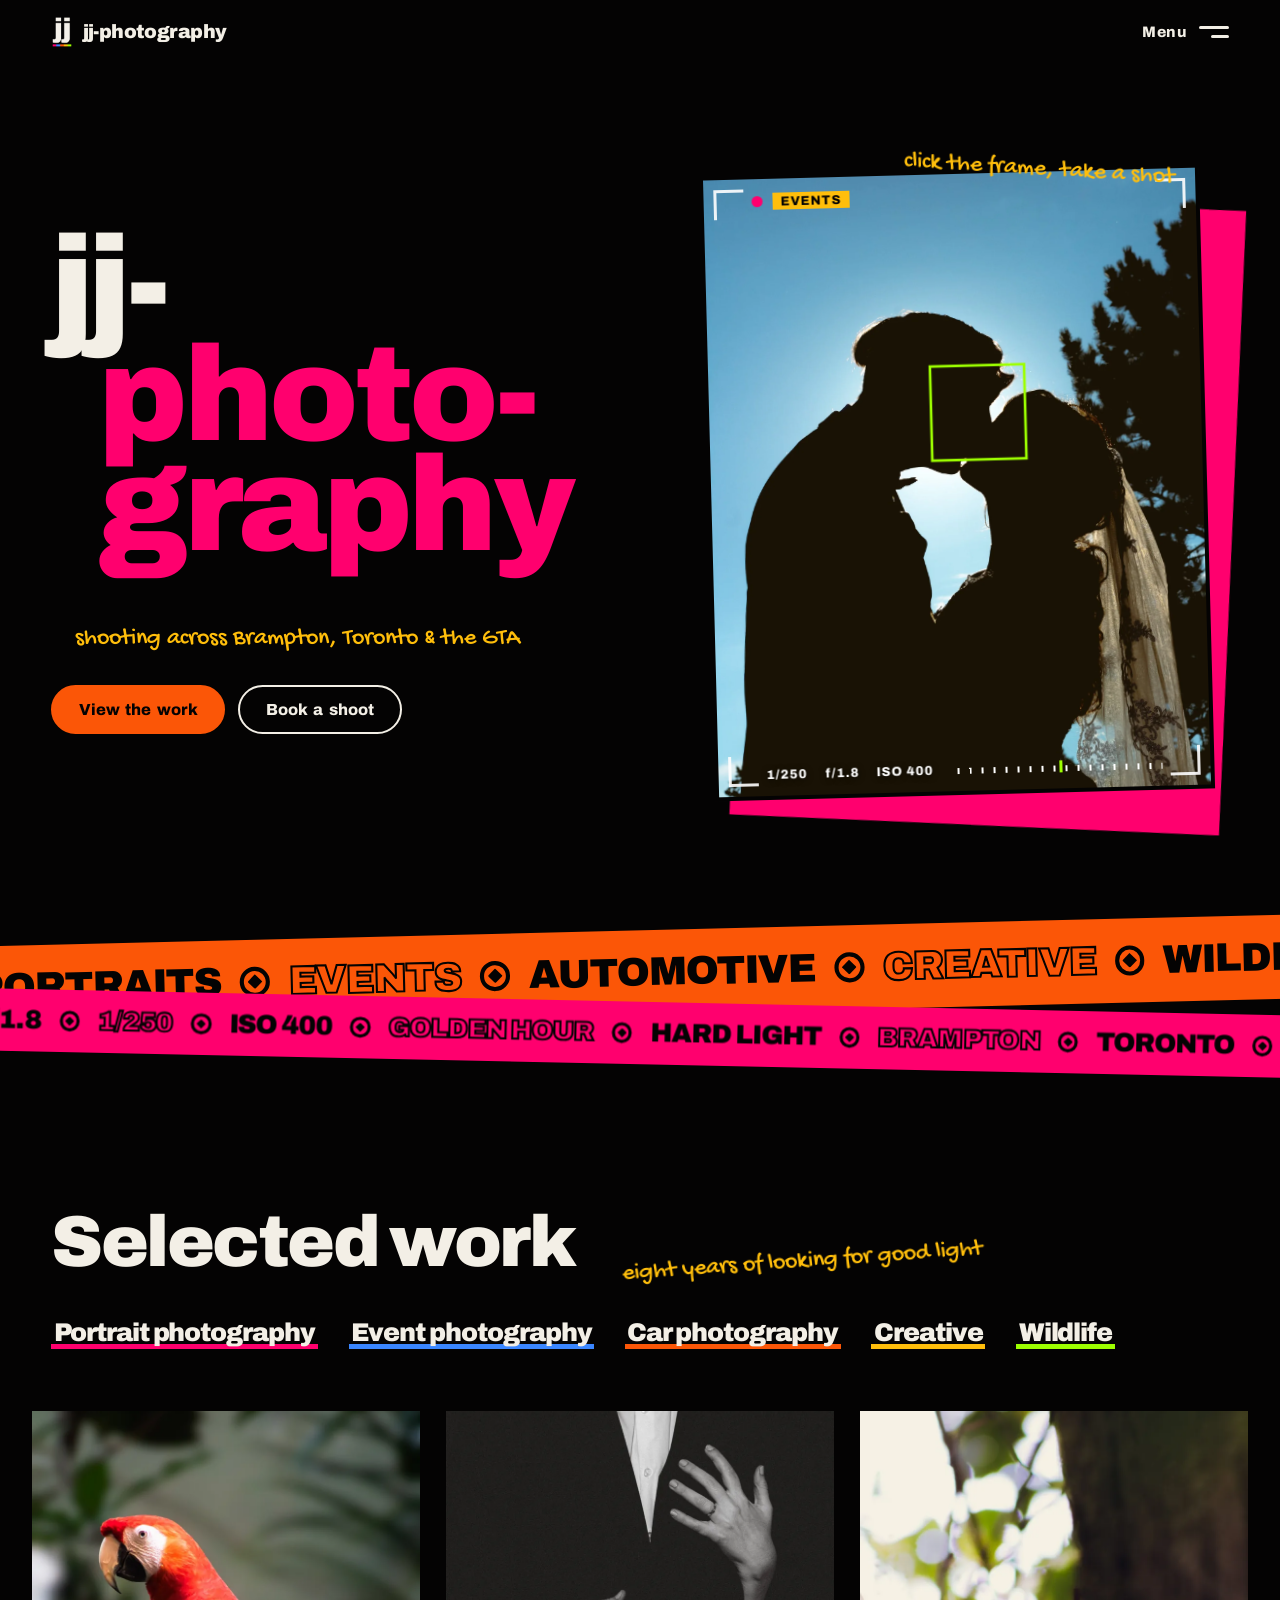
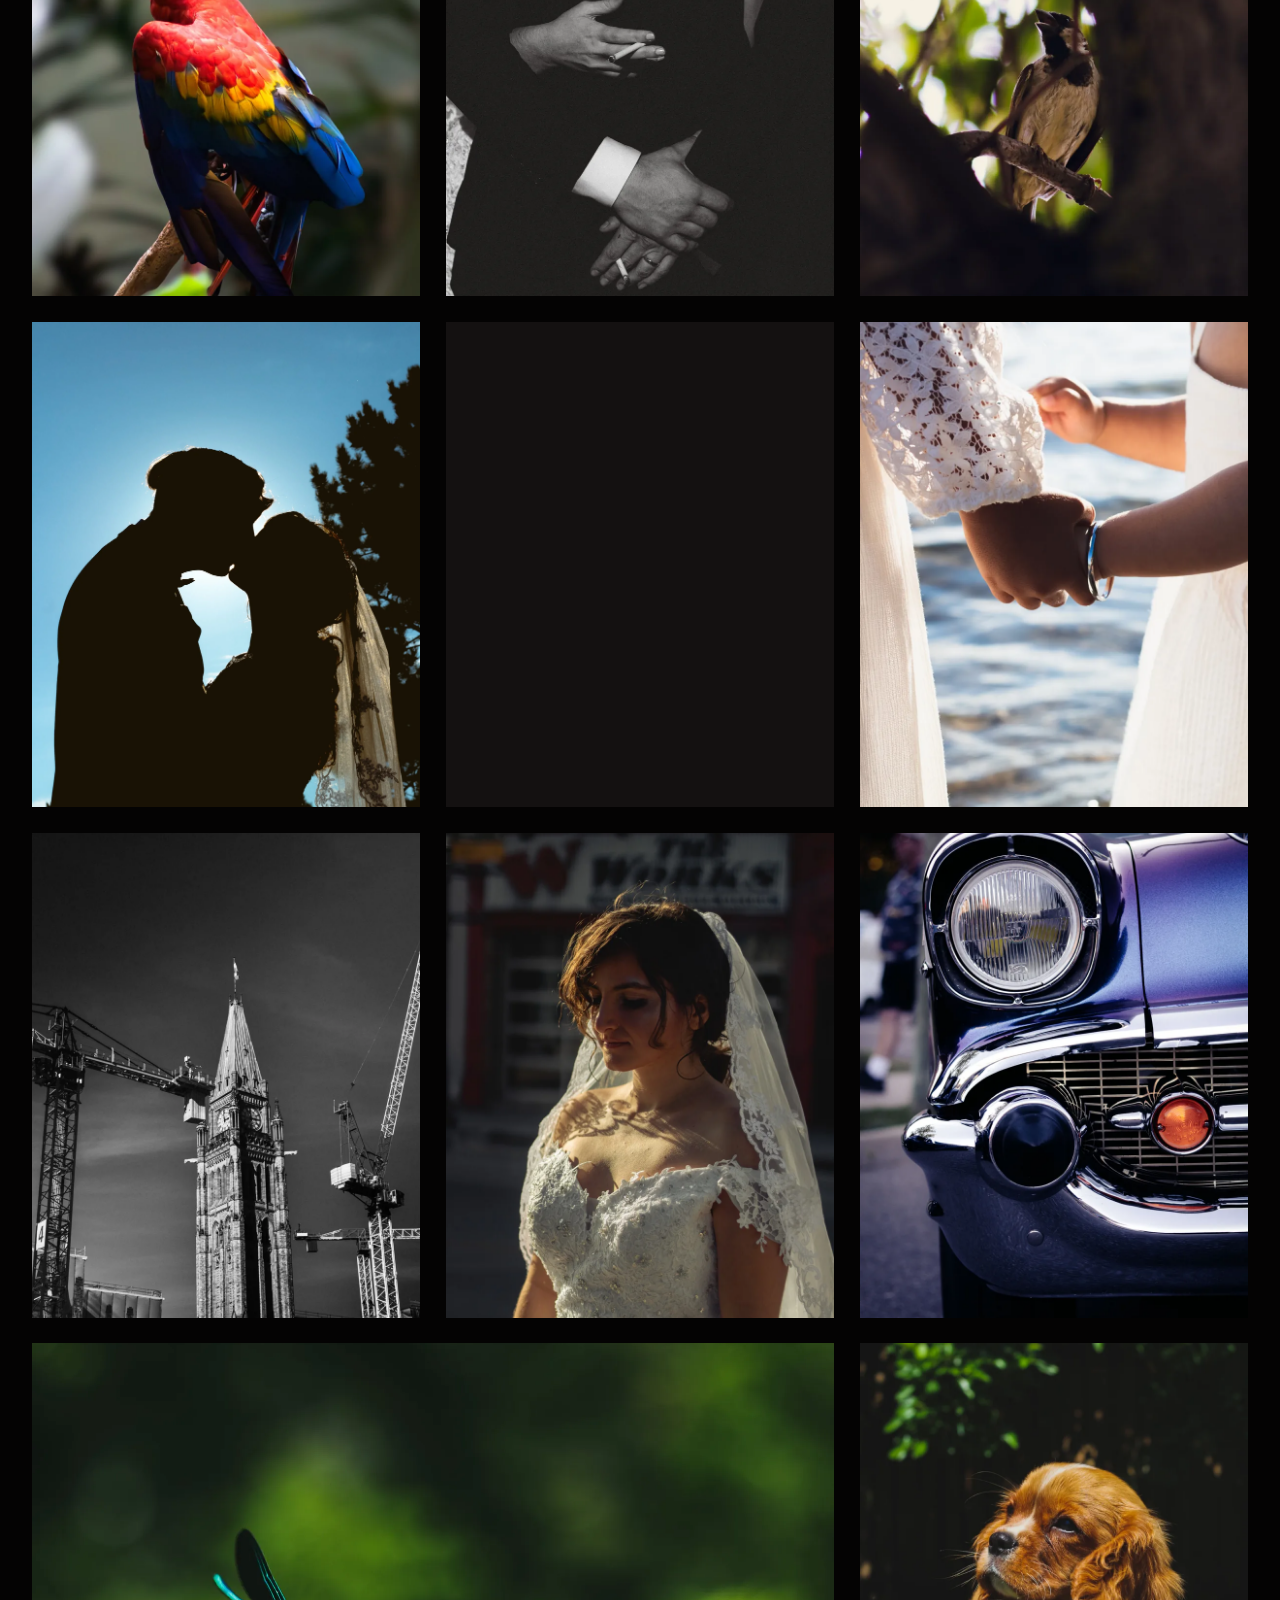
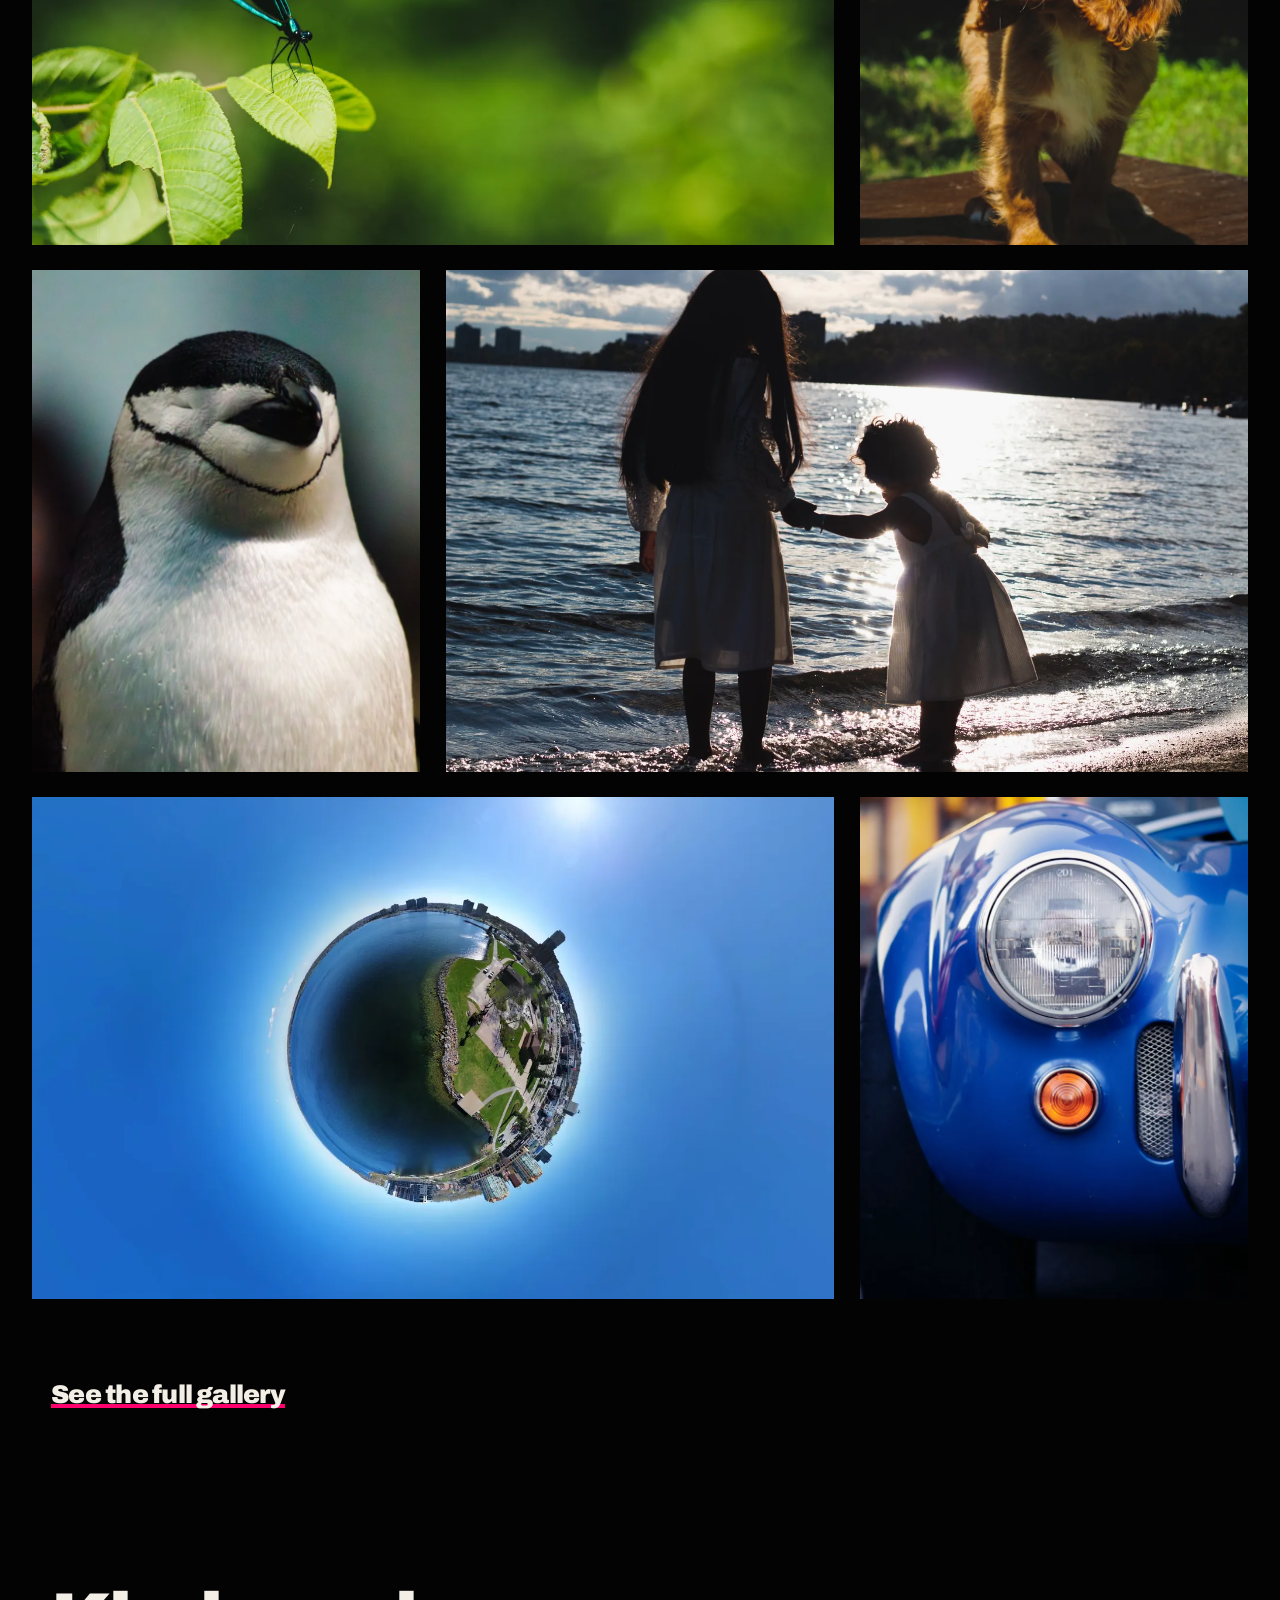
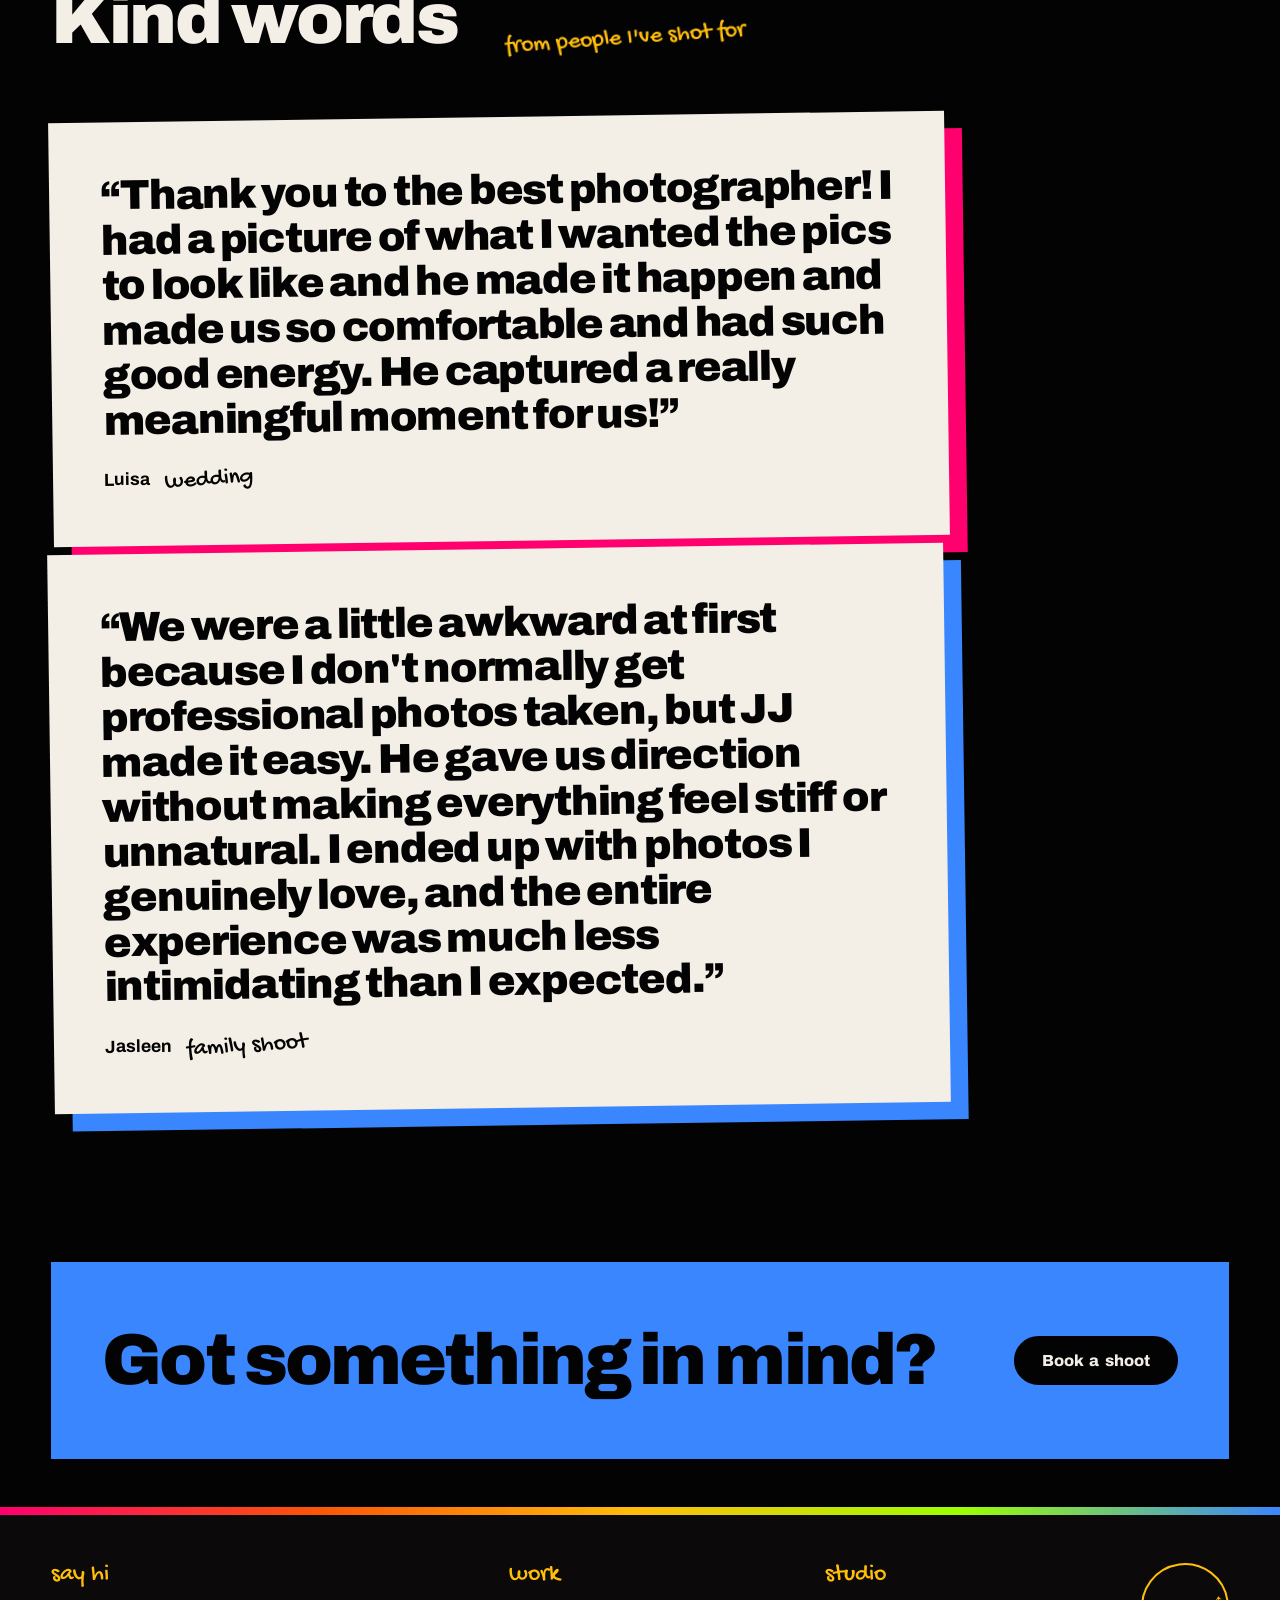
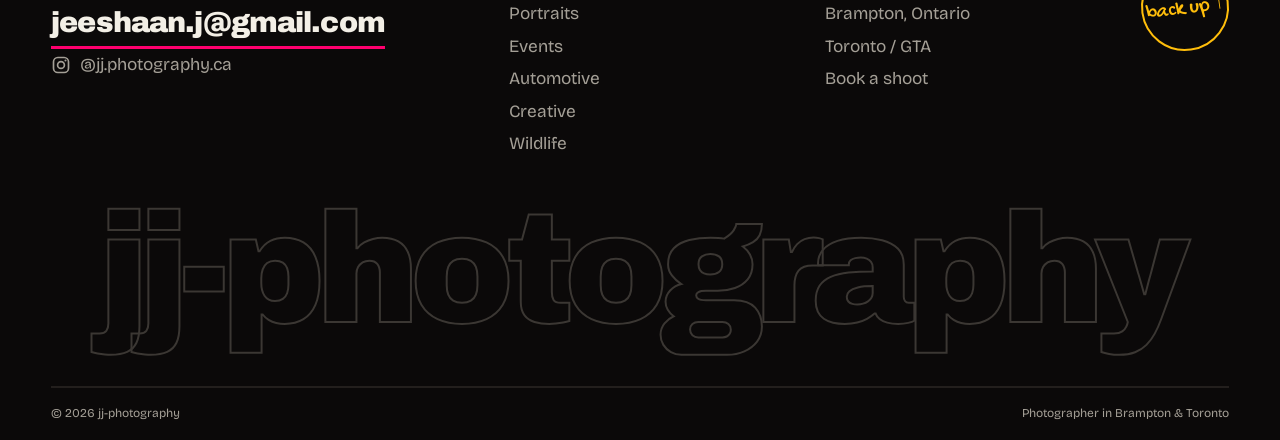
==== commit 0e02db78: "Add testimonials section to home page Co-Authored-By: Claude Sonnet 5.5 <noreply@anthropic.com>" ====
--- a/index.html
+++ b/index.html
@@ -46,6 +46,19 @@
 <div class="wall" id="selected"></div>
 <p class="more"><a href="gallery.html">See the full gallery</a></p>
 </section>
+<section class="kind">
+<div class="wrap"><h2>Kind words</h2><p class="hand tilt">from people I've shot for</p></div>
+<div class="quotes wrap">
+<figure class="q" style="--c:var(--neon-pink)">
+<blockquote><p>&ldquo;Thank you to the best photographer! I had a picture of what I wanted the pics to look like and he made it happen and made us so comfortable and had such good energy. He captured a really meaningful moment for us!&rdquo;</p></blockquote>
+<figcaption><b>Luisa</b><span class="hand">wedding</span></figcaption>
+</figure>
+<figure class="q" style="--c:var(--azure-blue)">
+<blockquote><p>&ldquo;We were a little awkward at first because I don't normally get professional photos taken, but JJ made it easy. He gave us direction without making everything feel stiff or unnatural. I ended up with photos I genuinely love, and the entire experience was much less intimidating than I expected.&rdquo;</p></blockquote>
+<figcaption><b>Jasleen</b><span class="hand">family shoot</span></figcaption>
+</figure>
+</div>
+</section>
 <section class="strip"><p>Got something in mind?</p><a class="btn solid" href="book.html">Book a shoot</a></section>
 </main>
 <script src="js/main.js"></script>
--- a/css/style.css
+++ b/css/style.css
@@ -375,3 +375,12 @@
  form label>input,form label>select,form label>textarea{flex:1 1 100%}
  form .btn[type=submit]{width:100%}
 }
+
+/* testimonials */
+.kind{padding:clamp(2rem,5vw,4rem) 0 clamp(4rem,9vw,8rem)}
+.kind>.wrap{display:flex;flex-wrap:wrap;align-items:baseline;gap:.5rem 1.5rem;margin-bottom:2.5rem}
+.quotes{display:grid;grid-template-columns:repeat(auto-fit,minmax(min(100%,24rem),1fr));gap:clamp(2rem,4vw,3.5rem)}
+.q{max-width:56rem;background:var(--off);color:var(--black);padding:clamp(1.6rem,4vw,3.2rem);box-shadow:clamp(.6rem,1.4vw,1.1rem) clamp(.6rem,1.4vw,1.1rem) 0 var(--c);transform:rotate(-.8deg)}
+.q p{font:900 clamp(1.5rem,3.4vw,2.6rem)/1.08 var(--sans);letter-spacing:-.03em}
+.q figcaption{display:flex;align-items:baseline;gap:.9rem;margin-top:1.6rem;font:900 1.1rem var(--sans)}
+.q figcaption .hand{margin:0;color:var(--black);transform:rotate(-3deg)}
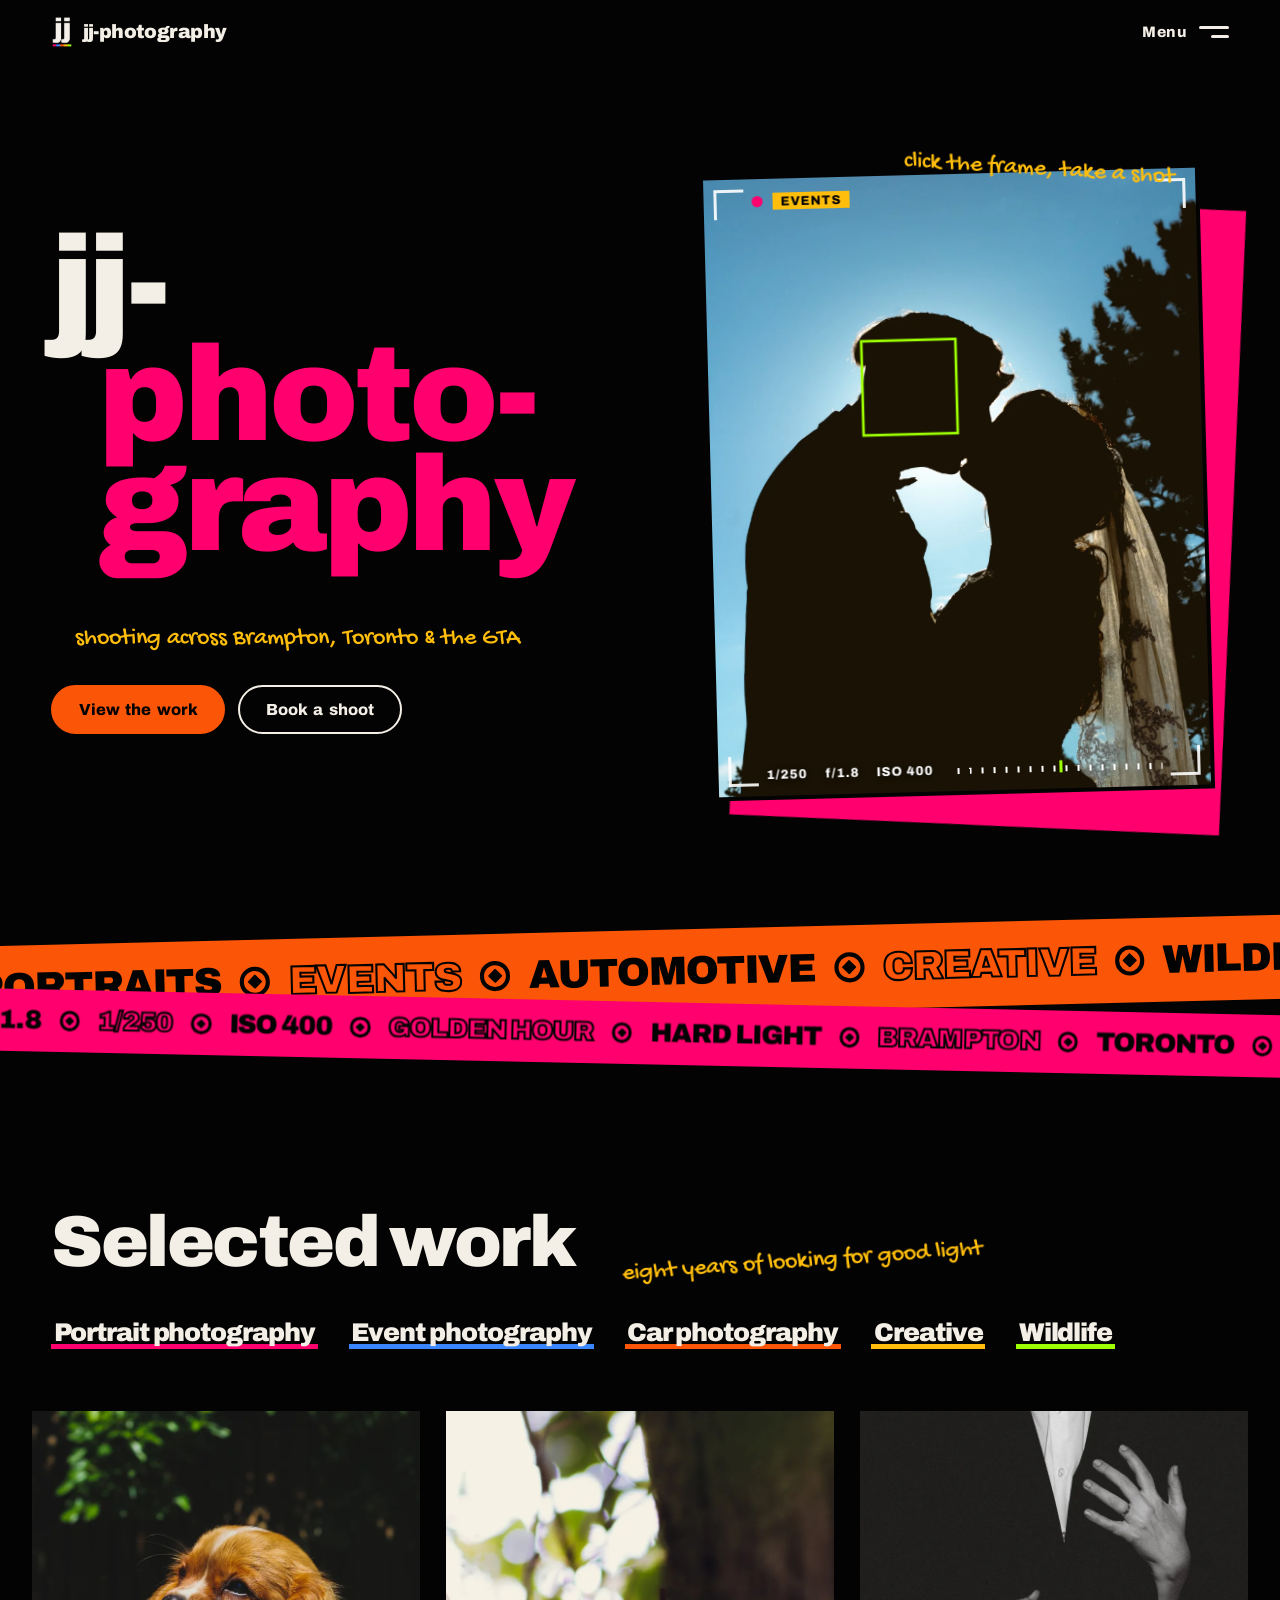
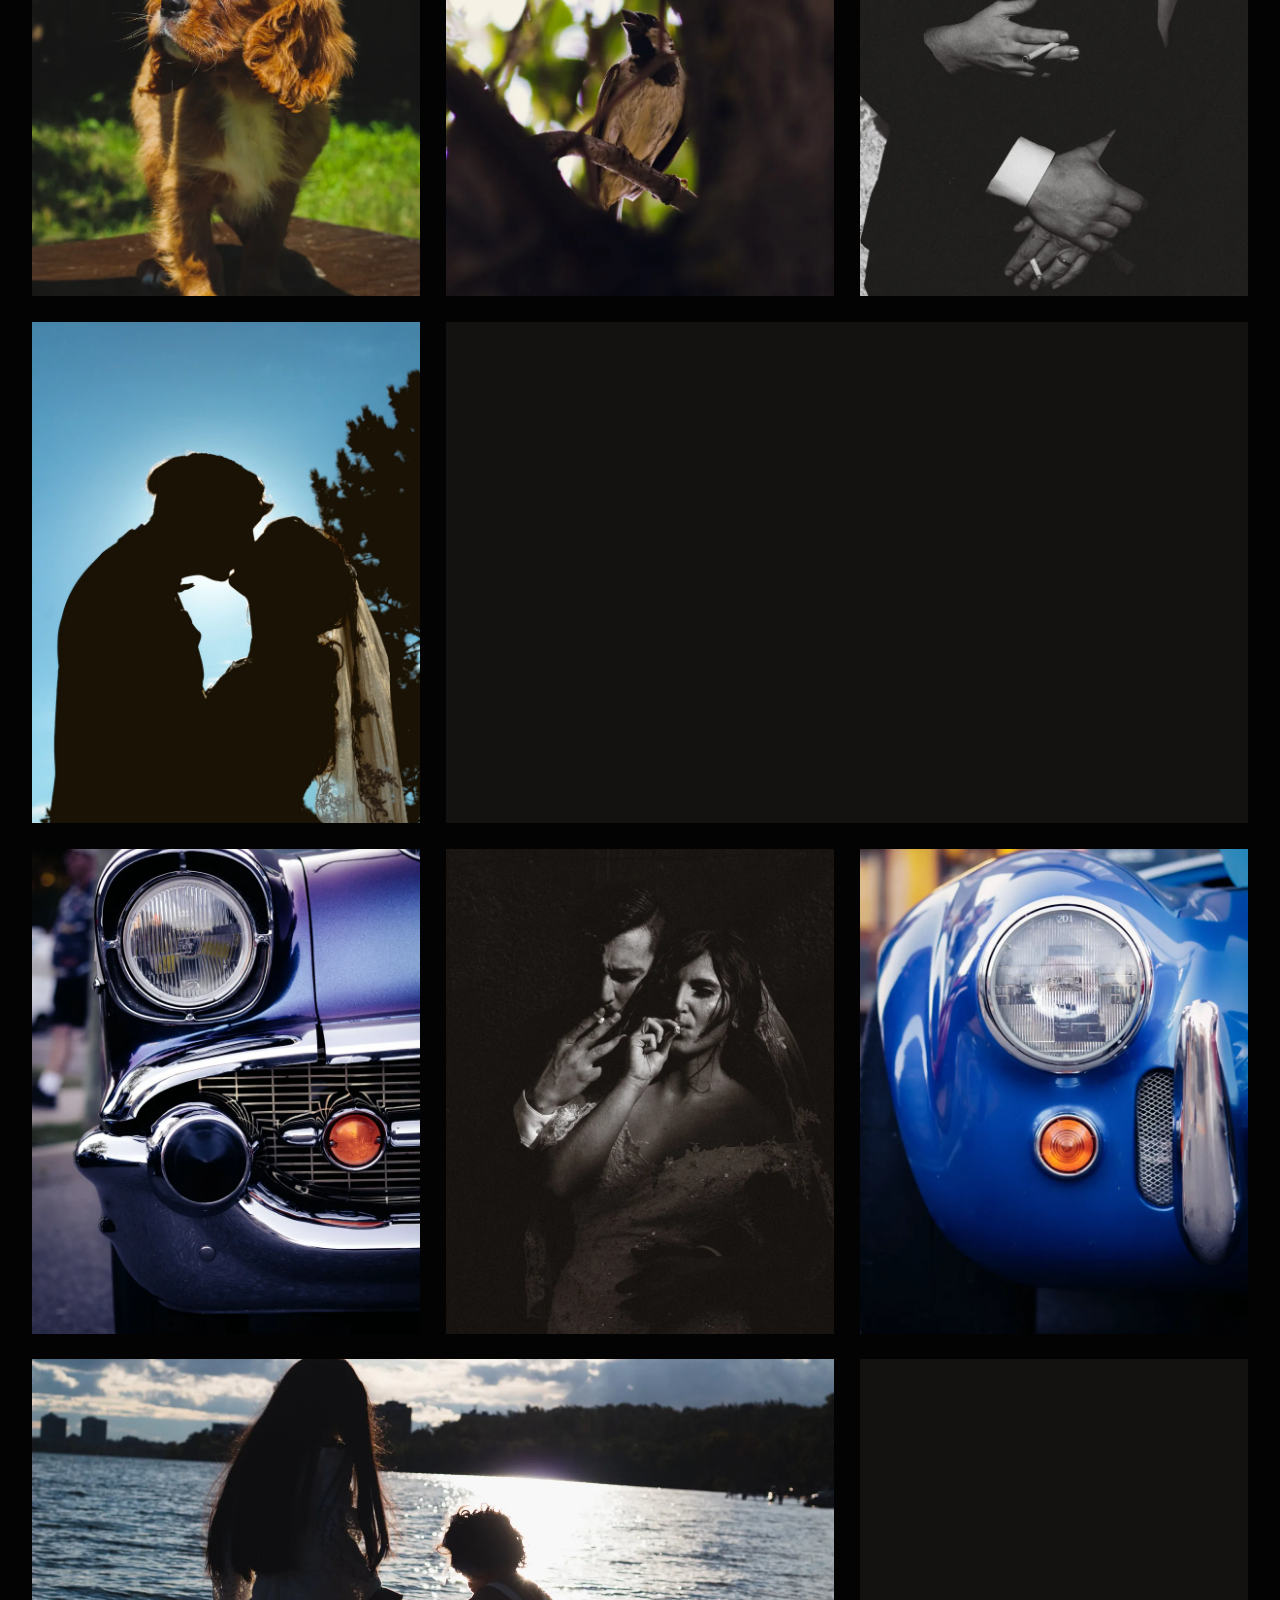
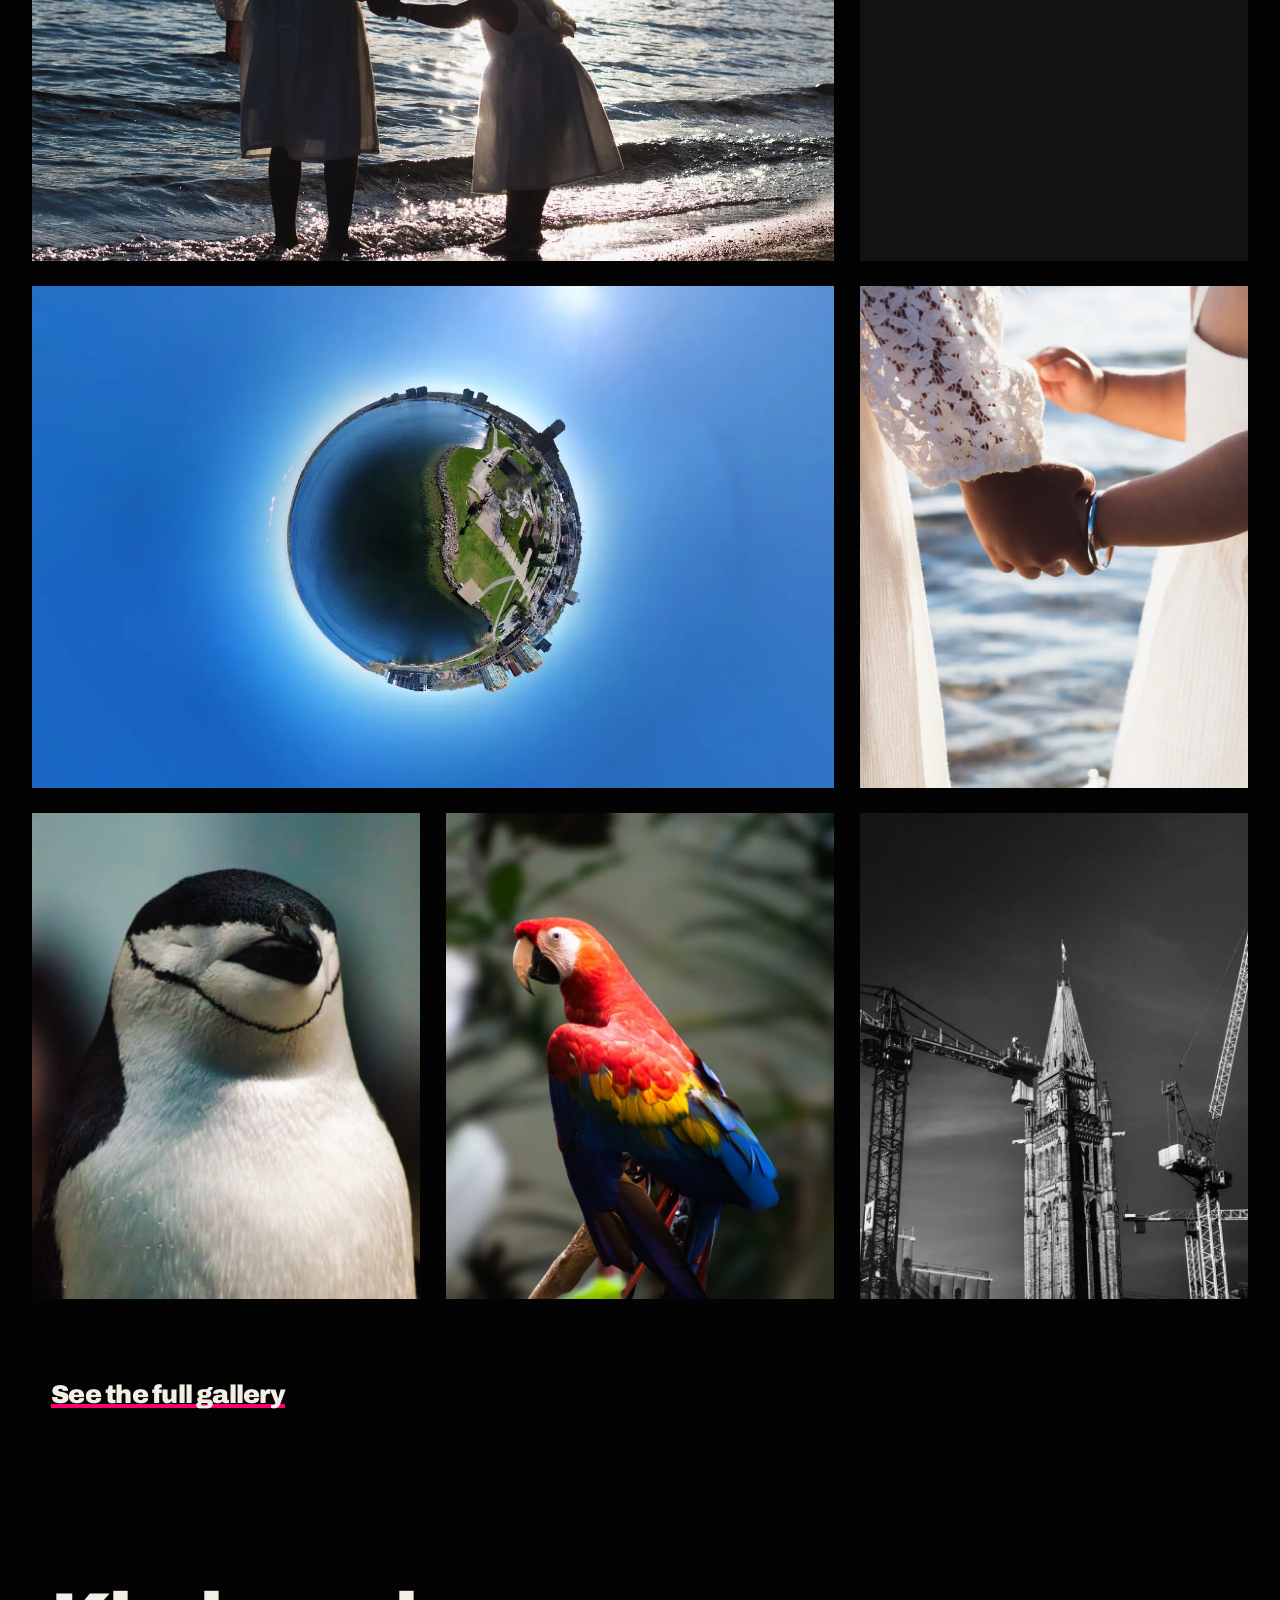
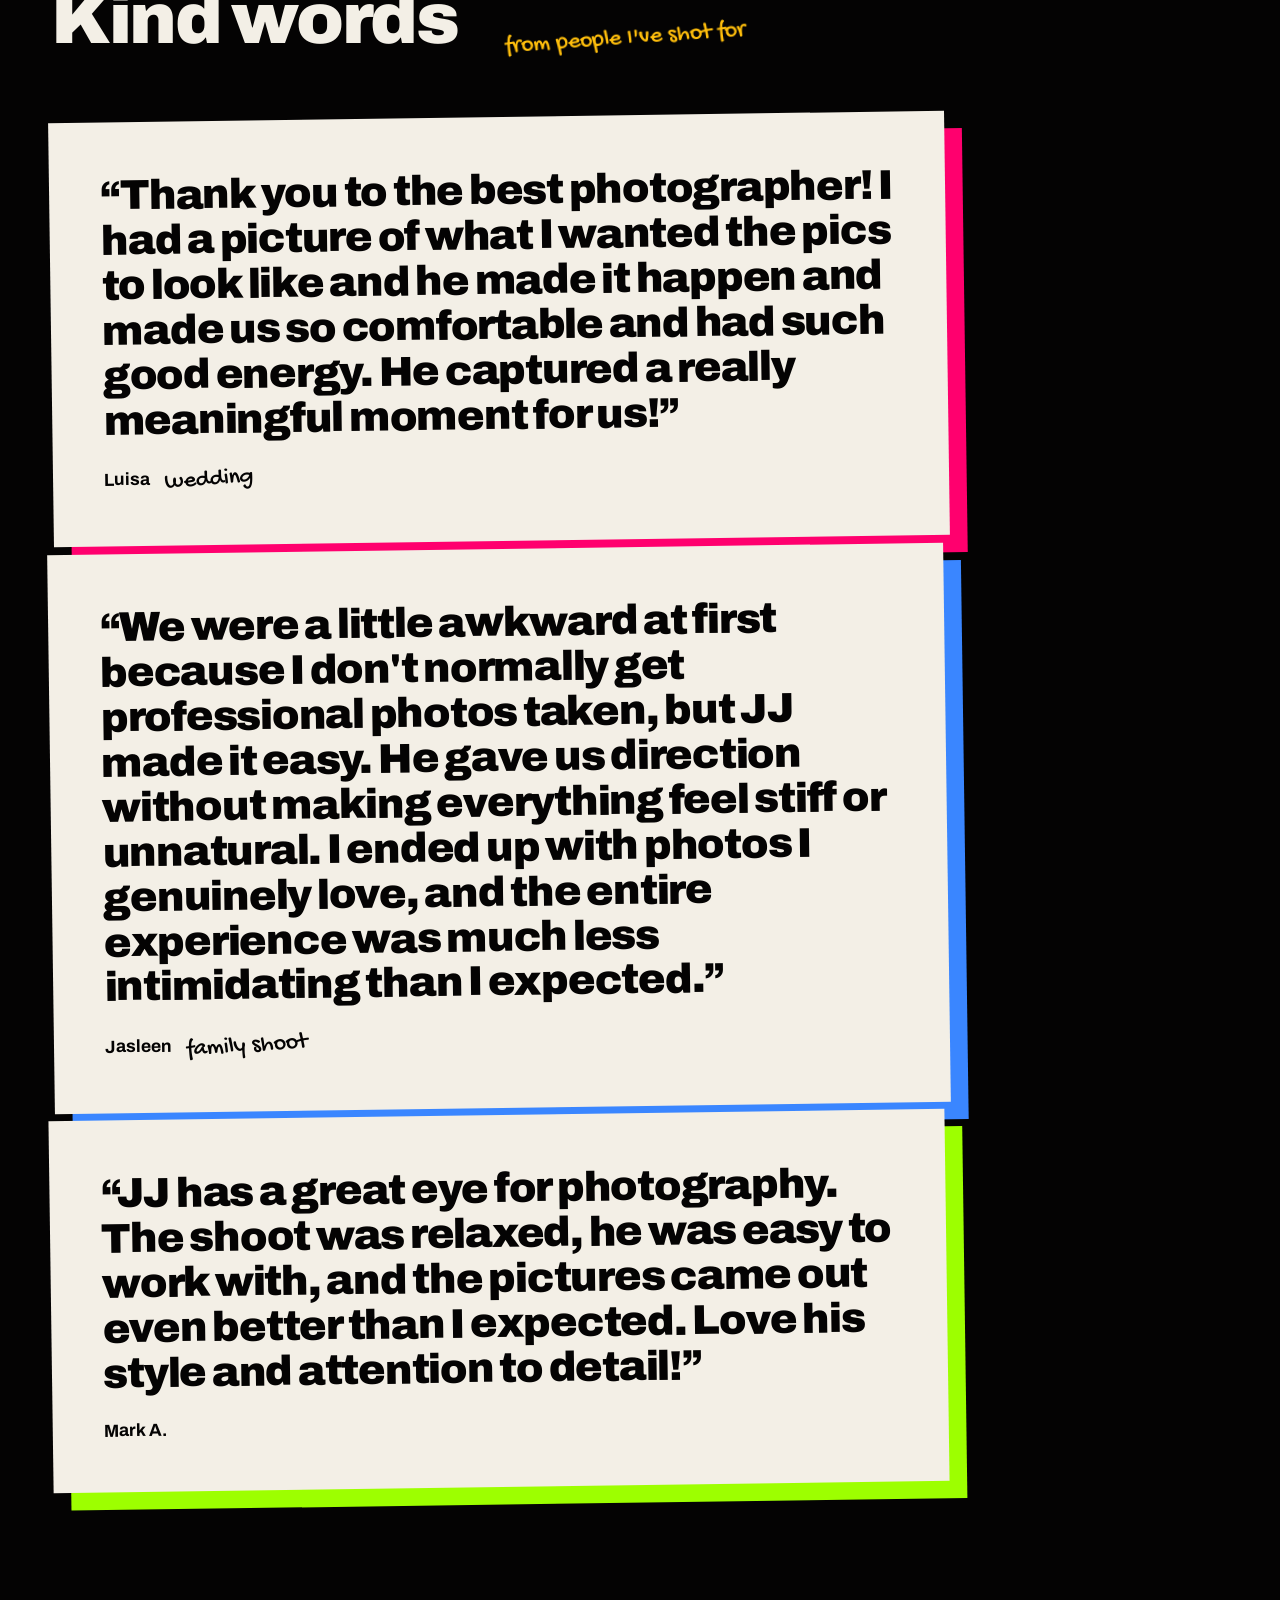
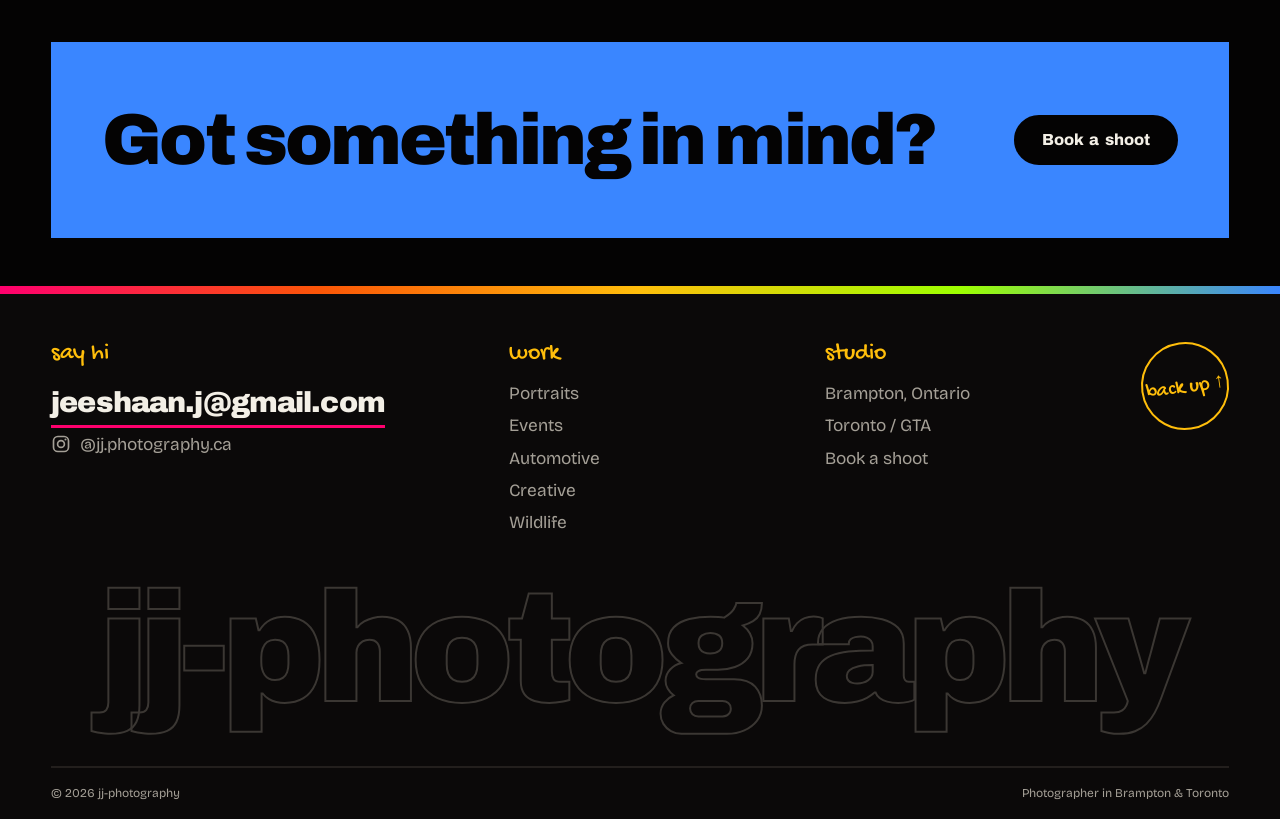
==== commit 78cbe35e: "Add Mark A. testimonial Co-Authored-By: Claude Sonnet 5.5 <noreply@anthropic.com>" ====
--- a/index.html
+++ b/index.html
@@ -57,6 +57,10 @@
 <blockquote><p>&ldquo;We were a little awkward at first because I don't normally get professional photos taken, but JJ made it easy. He gave us direction without making everything feel stiff or unnatural. I ended up with photos I genuinely love, and the entire experience was much less intimidating than I expected.&rdquo;</p></blockquote>
 <figcaption><b>Jasleen</b><span class="hand">family shoot</span></figcaption>
 </figure>
+<figure class="q" style="--c:var(--neon-green)">
+<blockquote><p>&ldquo;JJ has a great eye for photography. The shoot was relaxed, he was easy to work with, and the pictures came out even better than I expected. Love his style and attention to detail!&rdquo;</p></blockquote>
+<figcaption><b>Mark A.</b></figcaption>
+</figure>
 </div>
 </section>
 <section class="strip"><p>Got something in mind?</p><a class="btn solid" href="book.html">Book a shoot</a></section>
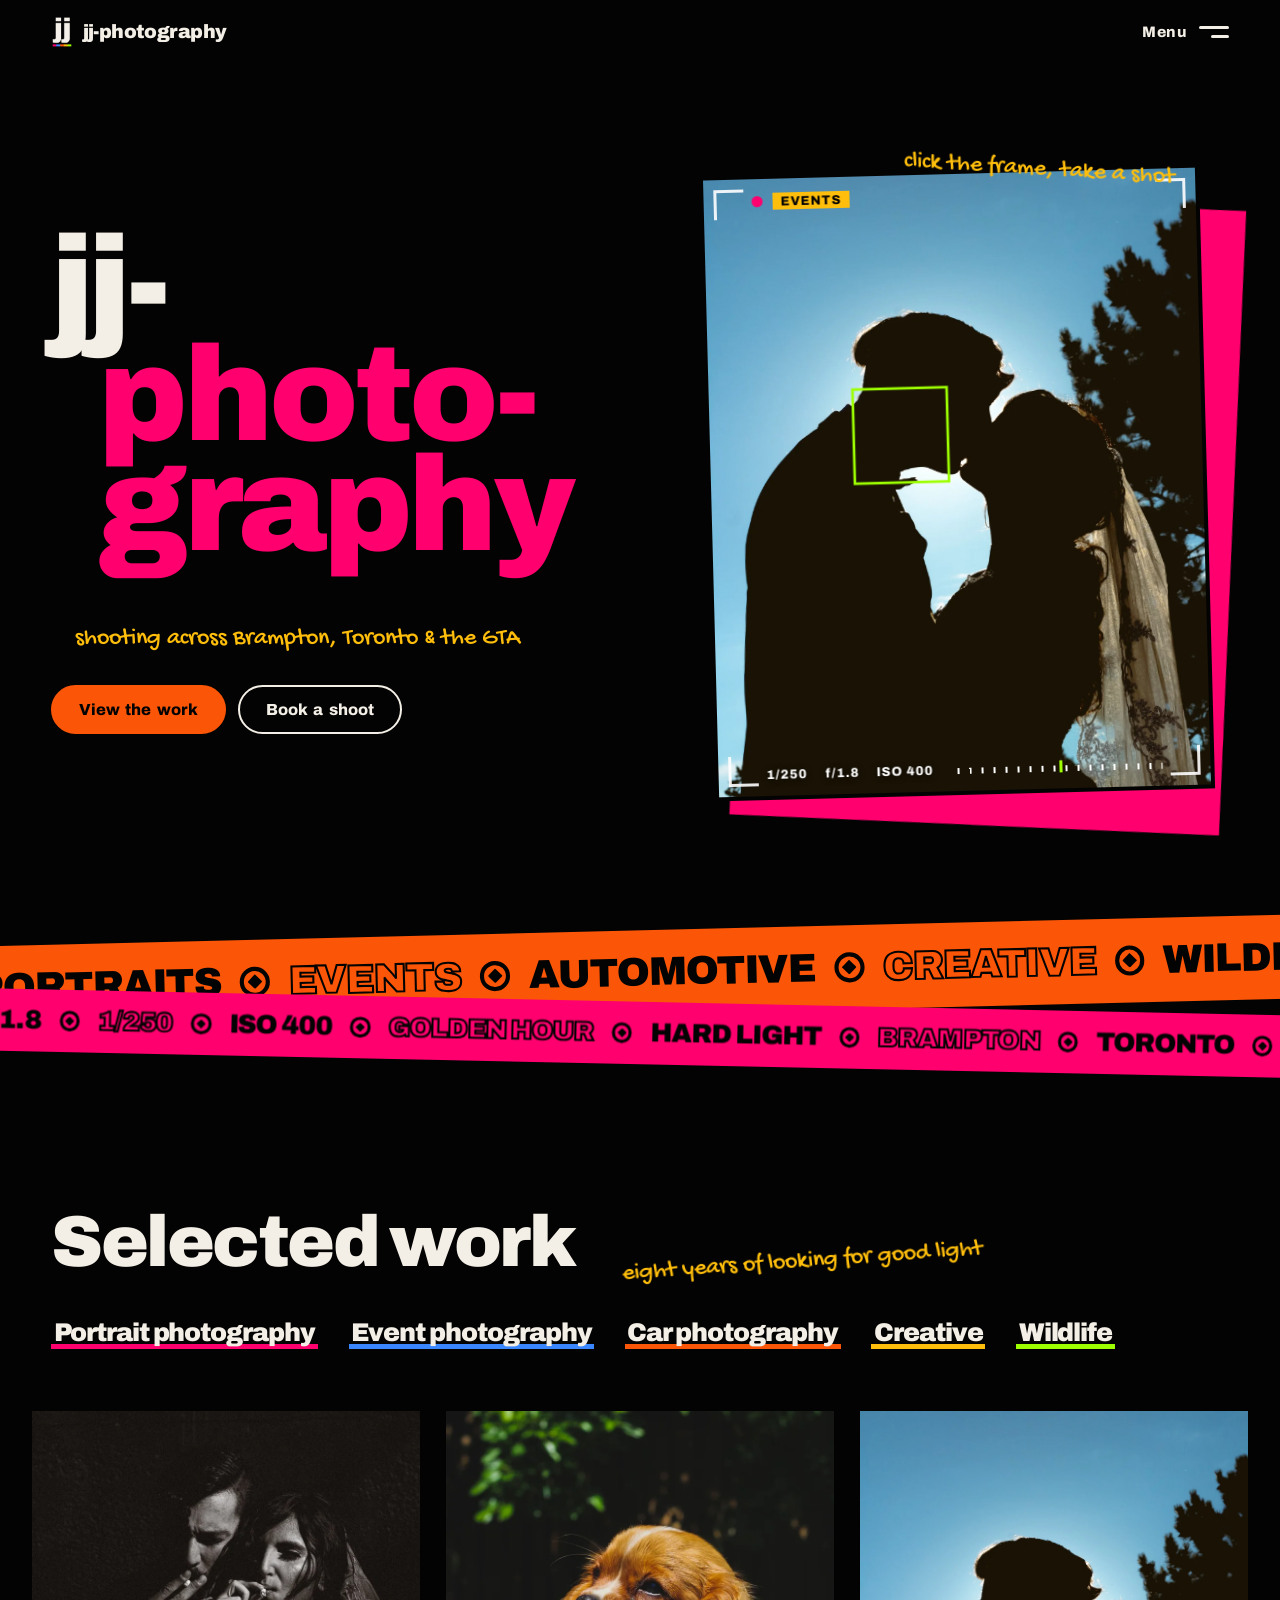
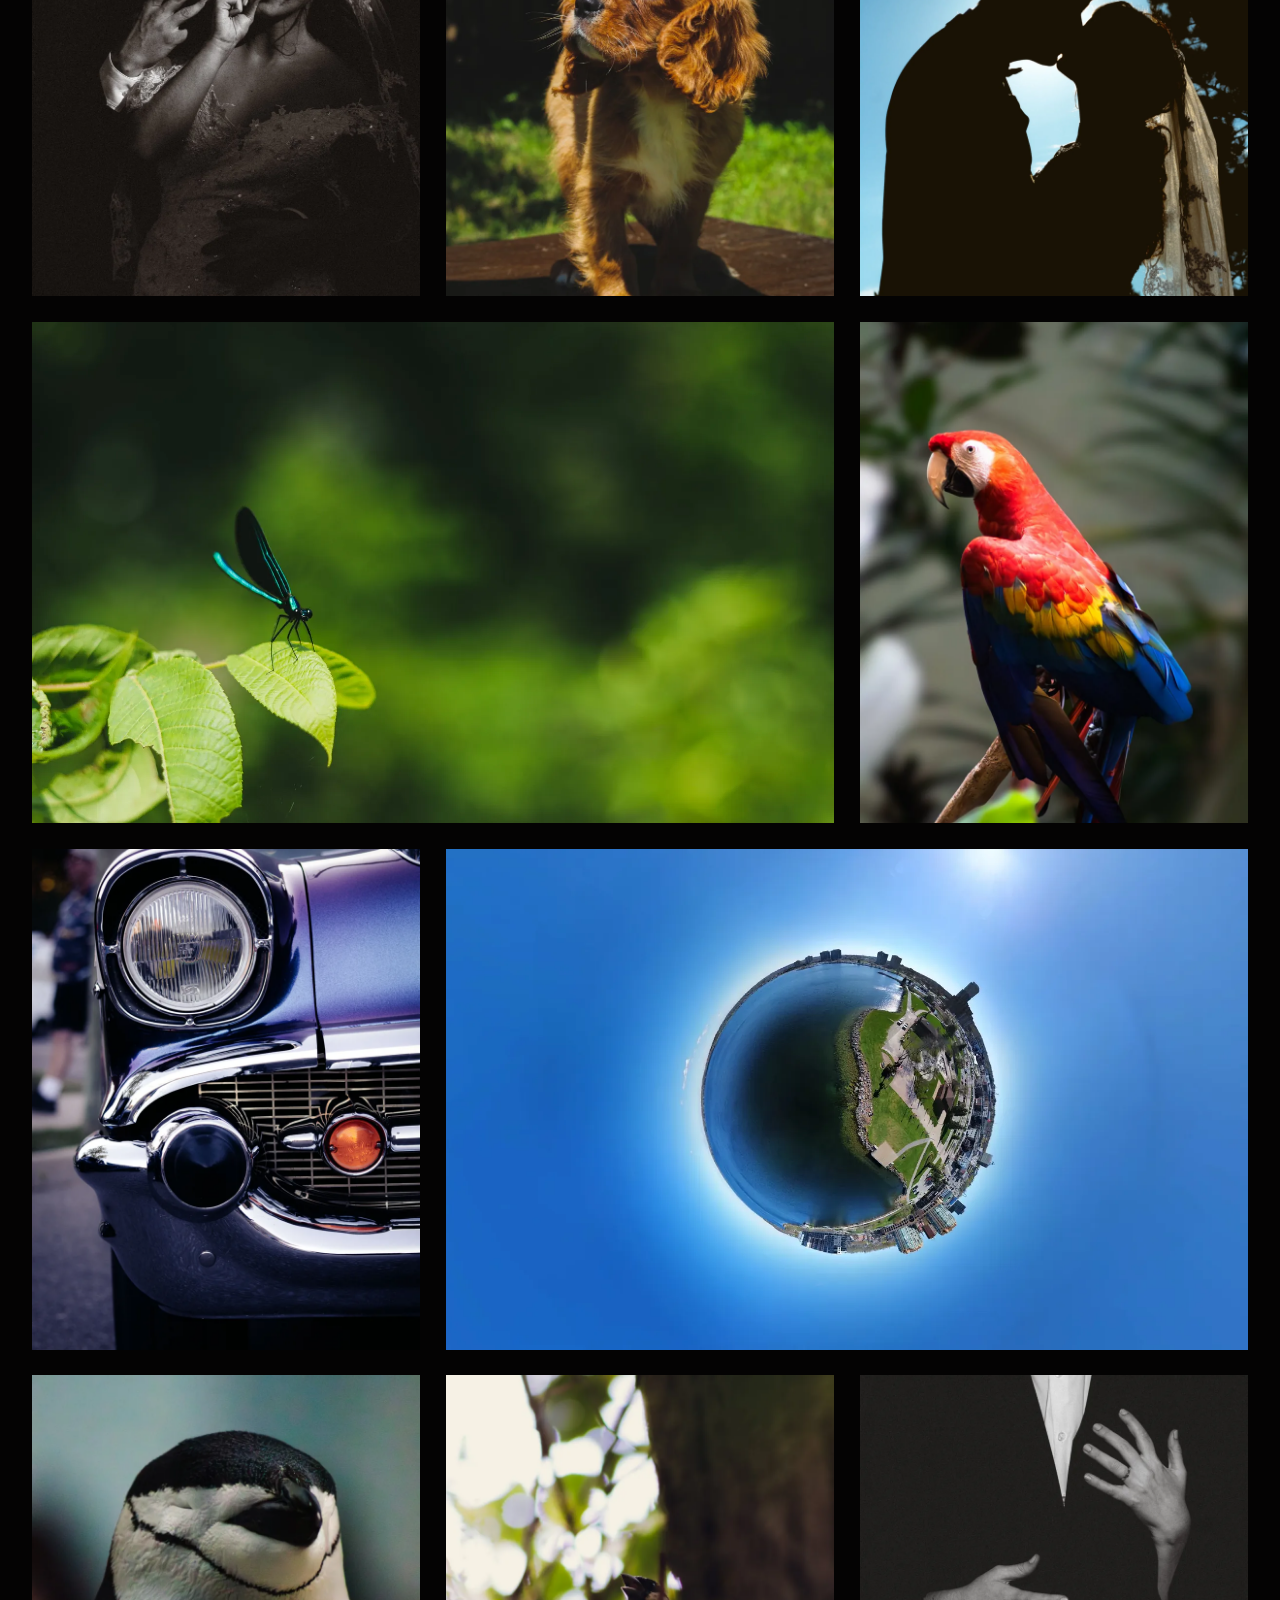
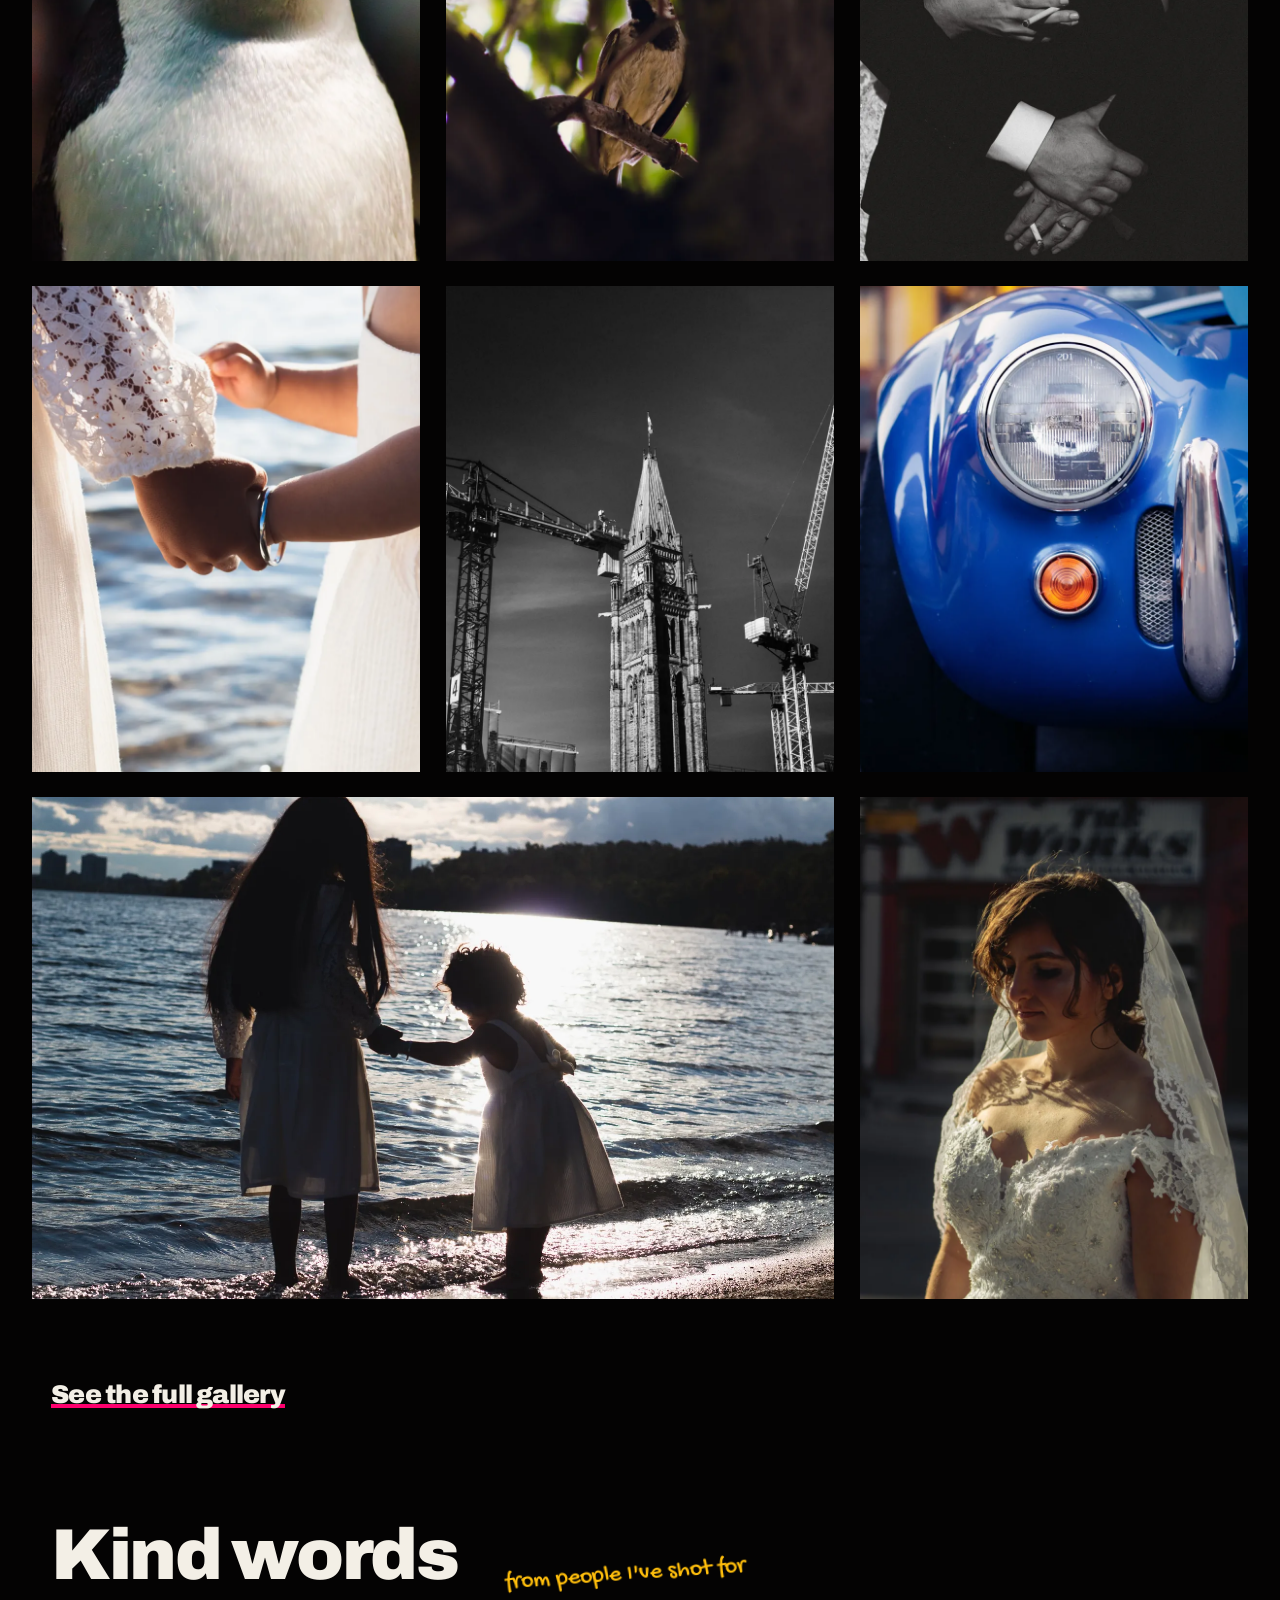
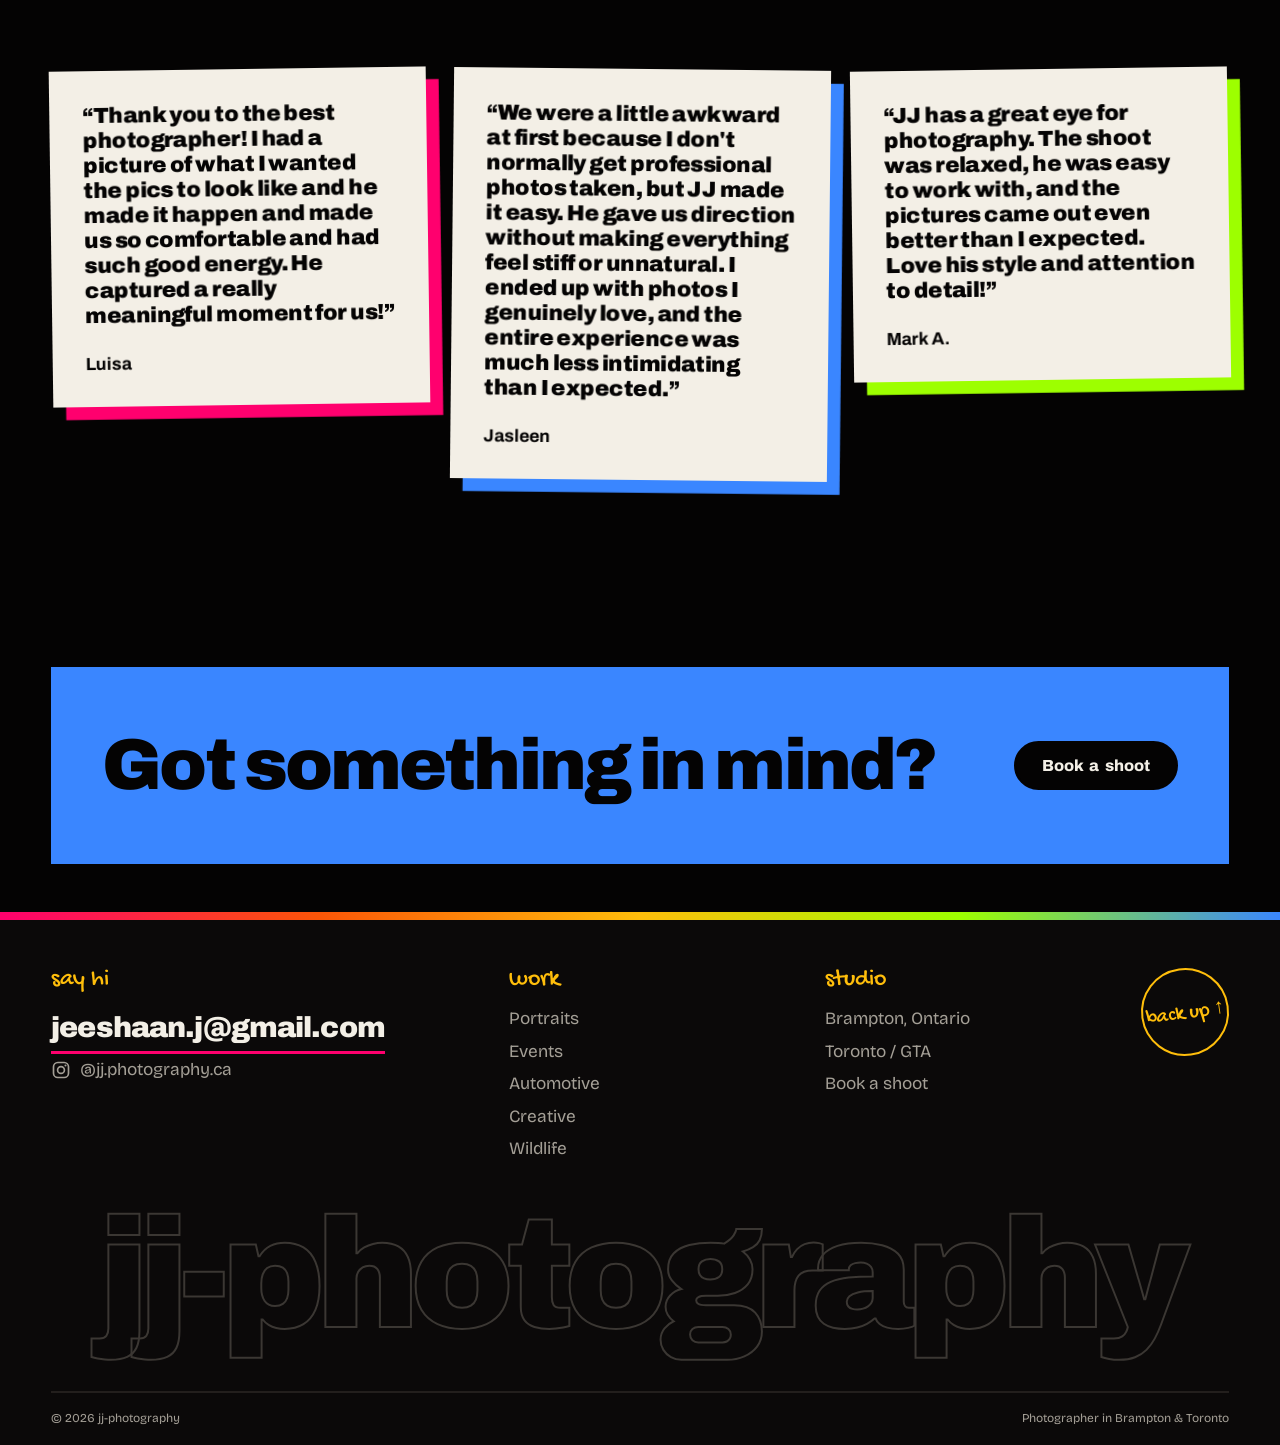
==== commit 35763feb: "Tighten testimonials spacing, drop shoot labels Co-Authored-By: Claude Sonnet 5.5 <noreply@anthropic" ====
--- a/index.html
+++ b/index.html
@@ -51,11 +51,11 @@
 <div class="quotes wrap">
 <figure class="q" style="--c:var(--neon-pink)">
 <blockquote><p>&ldquo;Thank you to the best photographer! I had a picture of what I wanted the pics to look like and he made it happen and made us so comfortable and had such good energy. He captured a really meaningful moment for us!&rdquo;</p></blockquote>
-<figcaption><b>Luisa</b><span class="hand">wedding</span></figcaption>
+<figcaption><b>Luisa</b></figcaption>
 </figure>
 <figure class="q" style="--c:var(--azure-blue)">
 <blockquote><p>&ldquo;We were a little awkward at first because I don't normally get professional photos taken, but JJ made it easy. He gave us direction without making everything feel stiff or unnatural. I ended up with photos I genuinely love, and the entire experience was much less intimidating than I expected.&rdquo;</p></blockquote>
-<figcaption><b>Jasleen</b><span class="hand">family shoot</span></figcaption>
+<figcaption><b>Jasleen</b></figcaption>
 </figure>
 <figure class="q" style="--c:var(--neon-green)">
 <blockquote><p>&ldquo;JJ has a great eye for photography. The shoot was relaxed, he was easy to work with, and the pictures came out even better than I expected. Love his style and attention to detail!&rdquo;</p></blockquote>
--- a/css/style.css
+++ b/css/style.css
@@ -377,10 +377,11 @@
 }
 
 /* testimonials */
-.kind{padding:clamp(2rem,5vw,4rem) 0 clamp(4rem,9vw,8rem)}
+.kind{padding:0 0 clamp(4rem,9vw,8rem)}
 .kind>.wrap{display:flex;flex-wrap:wrap;align-items:baseline;gap:.5rem 1.5rem;margin-bottom:2.5rem}
-.quotes{display:grid;grid-template-columns:repeat(auto-fit,minmax(min(100%,24rem),1fr));gap:clamp(2rem,4vw,3.5rem)}
-.q{max-width:56rem;background:var(--off);color:var(--black);padding:clamp(1.6rem,4vw,3.2rem);box-shadow:clamp(.6rem,1.4vw,1.1rem) clamp(.6rem,1.4vw,1.1rem) 0 var(--c);transform:rotate(-.8deg)}
-.q p{font:900 clamp(1.5rem,3.4vw,2.6rem)/1.08 var(--sans);letter-spacing:-.03em}
+.quotes{display:flex;gap:clamp(1.5rem,3vw,2.5rem);overflow-x:auto;scroll-snap-type:x mandatory;padding-block:1rem 2rem;scroll-padding-inline:var(--pad)}
+.q{flex:1 0 min(85%,22rem);scroll-snap-align:start;display:flex;flex-direction:column;justify-content:space-between;background:var(--off);color:var(--black);padding:clamp(1.4rem,2.6vw,2.2rem);box-shadow:.8rem .8rem 0 var(--c);transform:rotate(-.8deg)}
+.q:nth-child(even){transform:rotate(.6deg)}
+.q p{font:900 clamp(1.15rem,1.7vw,1.55rem)/1.15 var(--sans);letter-spacing:-.025em}
 .q figcaption{display:flex;align-items:baseline;gap:.9rem;margin-top:1.6rem;font:900 1.1rem var(--sans)}
 .q figcaption .hand{margin:0;color:var(--black);transform:rotate(-3deg)}
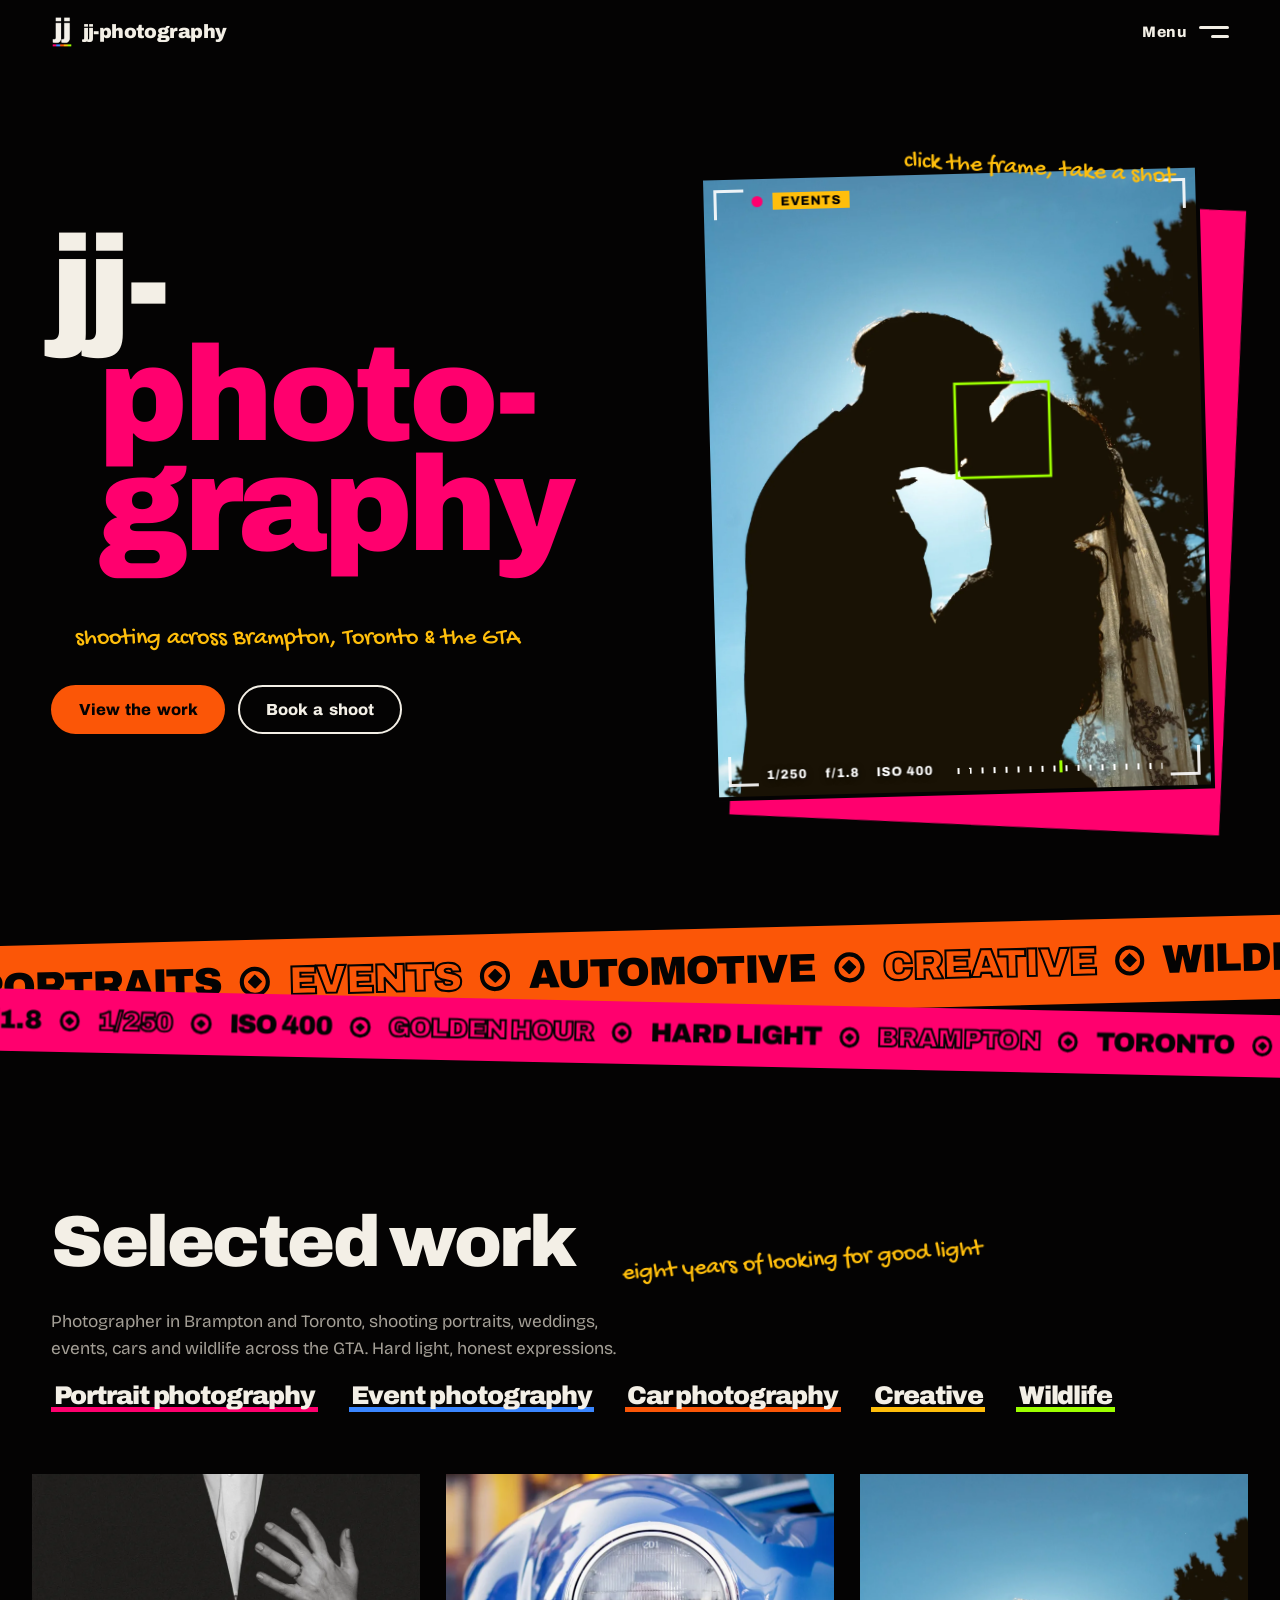
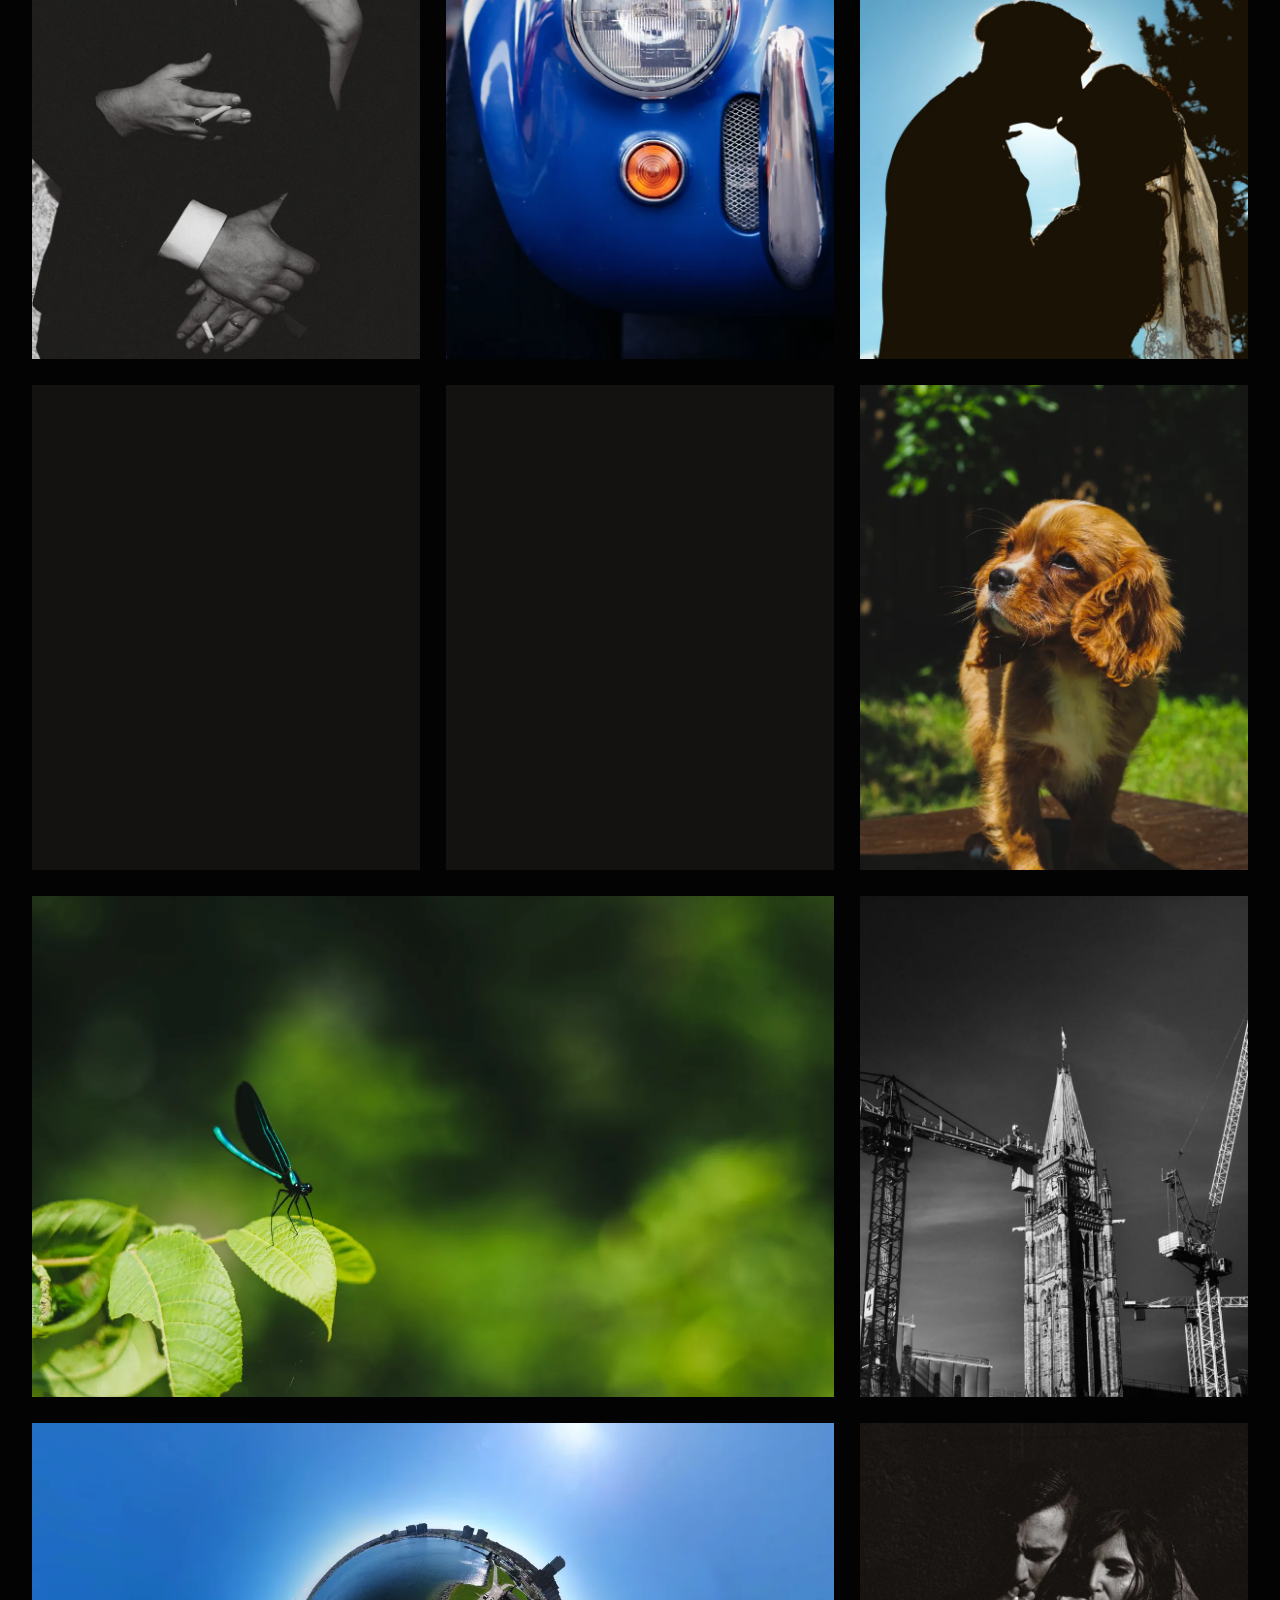
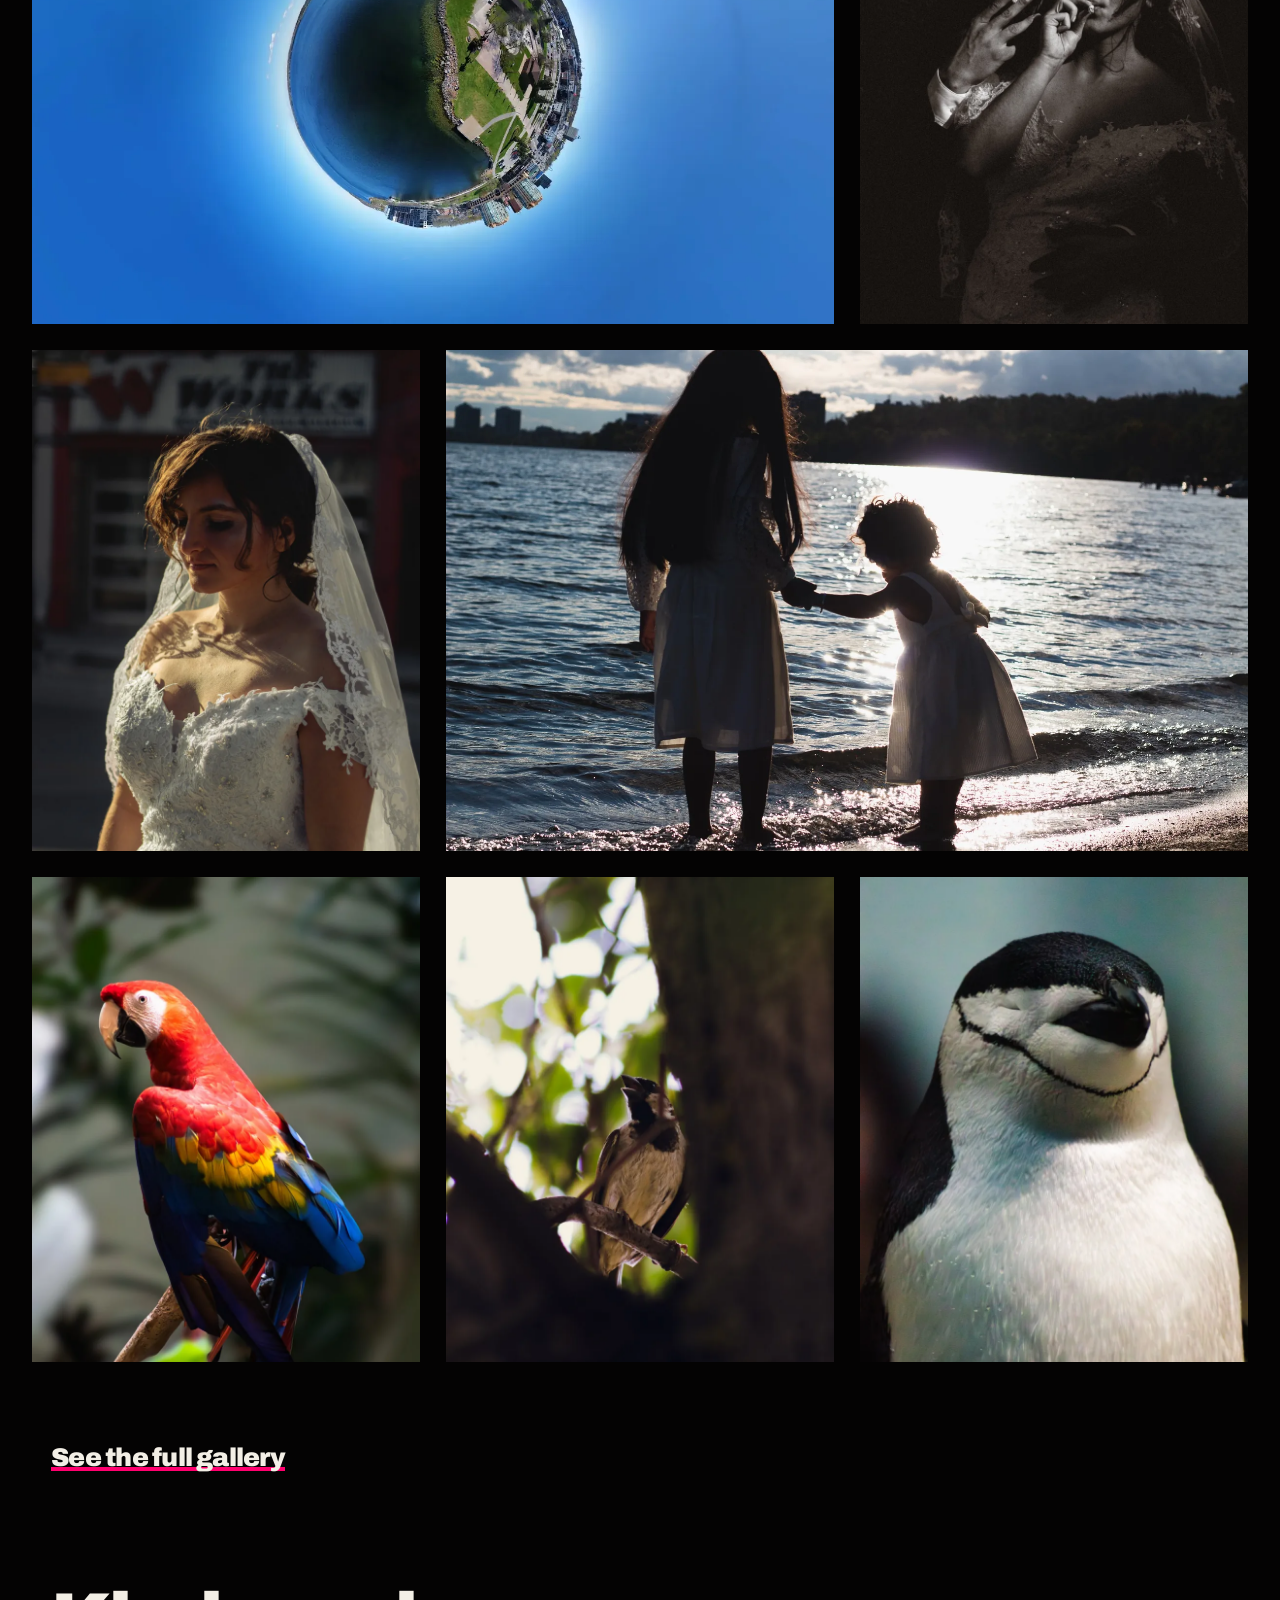
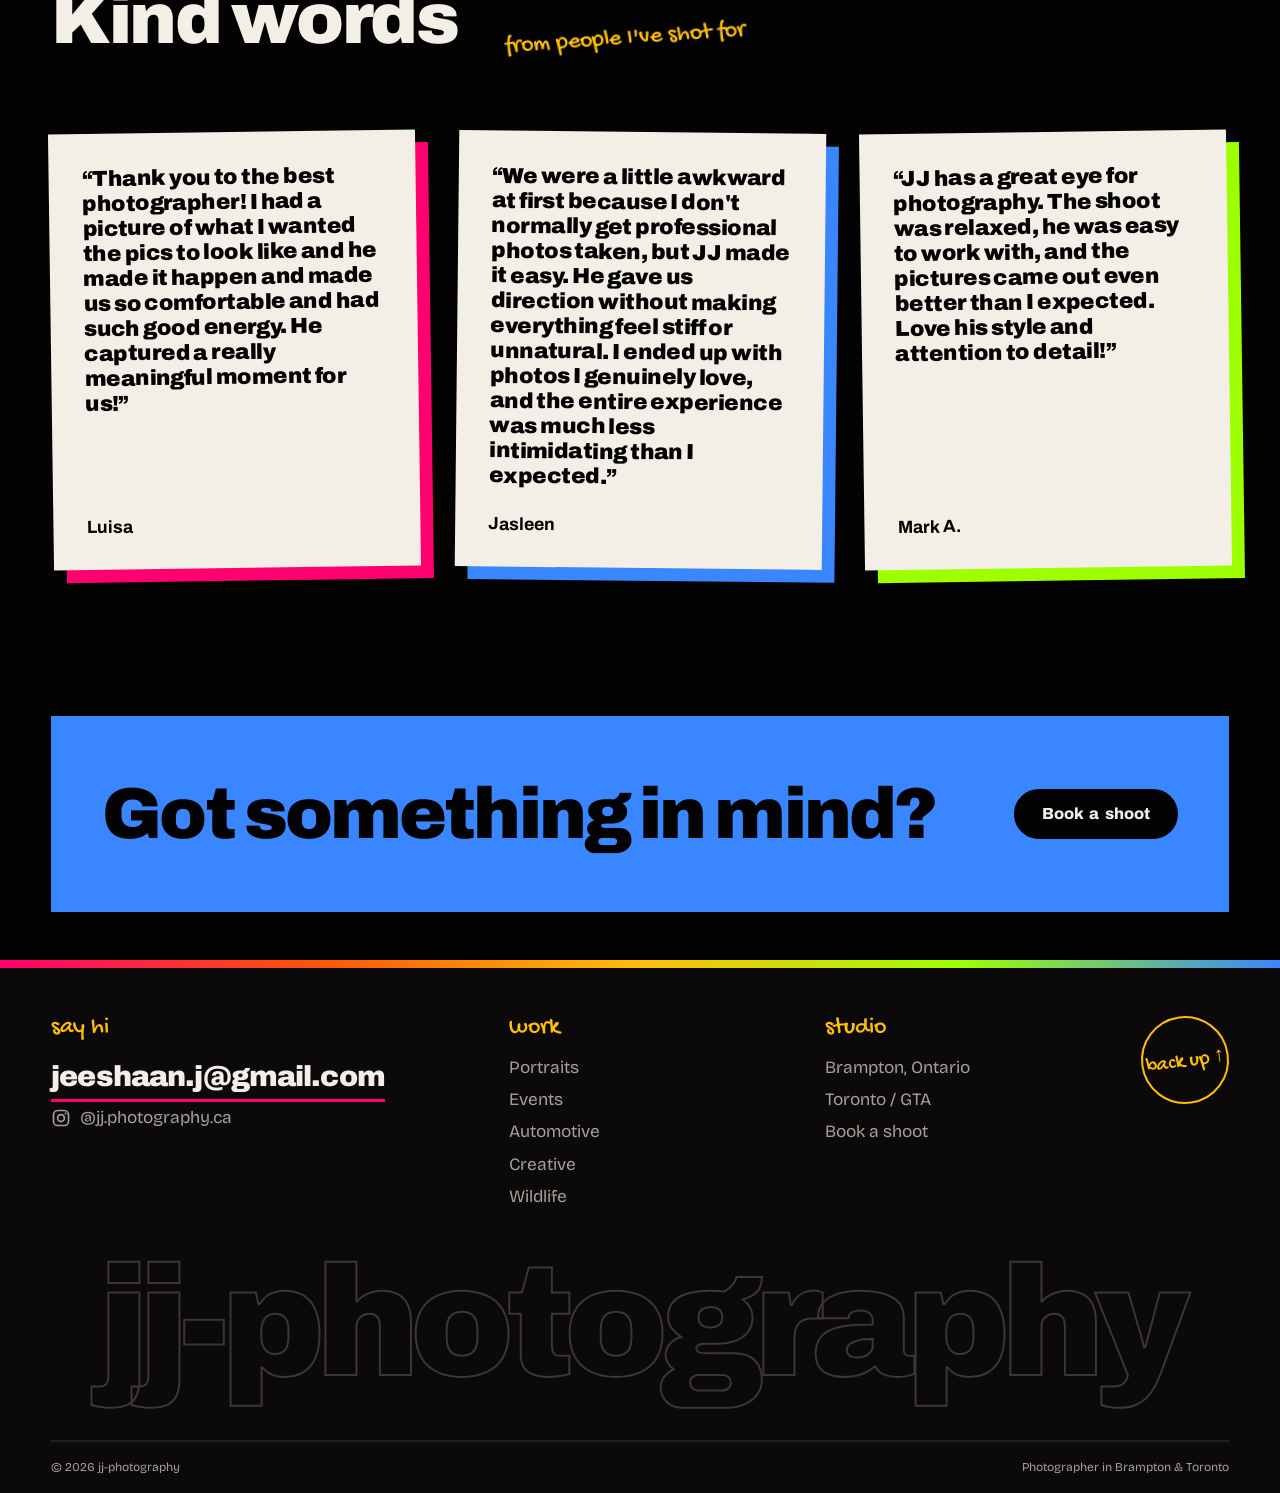
==== commit 53e7e610: "Fix testimonial row on mobile, add home intro text, refresh sitemap dates Co-Authored-By: Claude Son" ====
--- a/index.html
+++ b/index.html
@@ -39,7 +39,8 @@
 </section>
 <div class="tapes" aria-hidden="true"><div class="tape a"><div><span>Portraits</span><i></i><span>Events</span><i></i><span>Automotive</span><i></i><span>Creative</span><i></i><span>Wildlife</span><i></i><span>Portraits</span><i></i><span>Events</span><i></i><span>Automotive</span><i></i><span>Creative</span><i></i><span>Wildlife</span><i></i><span>Portraits</span><i></i><span>Events</span><i></i><span>Automotive</span><i></i><span>Creative</span><i></i><span>Wildlife</span><i></i><span>Portraits</span><i></i><span>Events</span><i></i><span>Automotive</span><i></i><span>Creative</span><i></i><span>Wildlife</span><i></i><span>Portraits</span><i></i><span>Events</span><i></i><span>Automotive</span><i></i><span>Creative</span><i></i><span>Wildlife</span><i></i><span>Portraits</span><i></i><span>Events</span><i></i><span>Automotive</span><i></i><span>Creative</span><i></i><span>Wildlife</span><i></i></div></div><div class="tape b"><div><span>f/1.8</span><i></i><span>1/250</span><i></i><span>ISO 400</span><i></i><span>Golden hour</span><i></i><span>Hard light</span><i></i><span>Brampton</span><i></i><span>Toronto</span><i></i><span>GTA</span><i></i><span>f/1.8</span><i></i><span>1/250</span><i></i><span>ISO 400</span><i></i><span>Golden hour</span><i></i><span>Hard light</span><i></i><span>Brampton</span><i></i><span>Toronto</span><i></i><span>GTA</span><i></i><span>f/1.8</span><i></i><span>1/250</span><i></i><span>ISO 400</span><i></i><span>Golden hour</span><i></i><span>Hard light</span><i></i><span>Brampton</span><i></i><span>Toronto</span><i></i><span>GTA</span><i></i><span>f/1.8</span><i></i><span>1/250</span><i></i><span>ISO 400</span><i></i><span>Golden hour</span><i></i><span>Hard light</span><i></i><span>Brampton</span><i></i><span>Toronto</span><i></i><span>GTA</span><i></i><span>f/1.8</span><i></i><span>1/250</span><i></i><span>ISO 400</span><i></i><span>Golden hour</span><i></i><span>Hard light</span><i></i><span>Brampton</span><i></i><span>Toronto</span><i></i><span>GTA</span><i></i><span>f/1.8</span><i></i><span>1/250</span><i></i><span>ISO 400</span><i></i><span>Golden hour</span><i></i><span>Hard light</span><i></i><span>Brampton</span><i></i><span>Toronto</span><i></i><span>GTA</span><i></i></div></div></div>
 <section class="sel">
-<div class="wrap"><h2>Selected work</h2><p class="hand tilt">eight years of looking for good light</p></div>
+<div class="wrap"><h2>Selected work</h2><p class="hand tilt">eight years of looking for good light</p>
+<p class="intro">Photographer in Brampton and Toronto, shooting portraits, weddings, events, cars and wildlife across the GTA. Hard light, honest expressions.</p></div>
 <nav class="pills wrap" aria-label="Photography categories"><a style="--c:var(--neon-pink)" href="gallery.html?c=portraits">Portrait photography</a><a style="--c:var(--azure-blue)" href="gallery.html?c=events">Event photography</a><a style="--c:var(--blaze-orange)" href="gallery.html?c=automotive">Car photography</a><a style="--c:var(--amber-gold)" href="gallery.html?c=creative">Creative</a><a style="--c:var(--neon-green)" href="gallery.html?c=wildlife">Wildlife</a>
     <!-- <span class="hand">shooting across Brampton, Toronto &amp; the GTA</span> -->
     </nav> 
--- a/css/style.css
+++ b/css/style.css
@@ -378,10 +378,12 @@
 
 /* testimonials */
 .kind{padding:0 0 clamp(4rem,9vw,8rem)}
-.kind>.wrap{display:flex;flex-wrap:wrap;align-items:baseline;gap:.5rem 1.5rem;margin-bottom:2.5rem}
-.quotes{display:flex;gap:clamp(1.5rem,3vw,2.5rem);overflow-x:auto;scroll-snap-type:x mandatory;padding-block:1rem 2rem;scroll-padding-inline:var(--pad)}
-.q{flex:1 0 min(85%,22rem);scroll-snap-align:start;display:flex;flex-direction:column;justify-content:space-between;background:var(--off);color:var(--black);padding:clamp(1.4rem,2.6vw,2.2rem);box-shadow:.8rem .8rem 0 var(--c);transform:rotate(-.8deg)}
+.kind>.wrap:first-child{display:flex;flex-wrap:wrap;align-items:baseline;gap:.5rem 1.5rem;margin-bottom:2.5rem}
+.quotes{display:flex;flex-wrap:nowrap;gap:clamp(1.5rem,3vw,2.5rem);overflow-x:auto;scroll-snap-type:x mandatory;padding-block:1rem 2rem;scroll-padding-inline:var(--pad)}
+.q{flex:1 0 min(80%,22rem);scroll-snap-align:start;display:flex;flex-direction:column;justify-content:space-between;background:var(--off);color:var(--black);padding:clamp(1.4rem,2.6vw,2.2rem);box-shadow:.8rem .8rem 0 var(--c);transform:rotate(-.8deg)}
 .q:nth-child(even){transform:rotate(.6deg)}
 .q p{font:900 clamp(1.15rem,1.7vw,1.55rem)/1.15 var(--sans);letter-spacing:-.025em}
 .q figcaption{display:flex;align-items:baseline;gap:.9rem;margin-top:1.6rem;font:900 1.1rem var(--sans)}
 .q figcaption .hand{margin:0;color:var(--black);transform:rotate(-3deg)}
+
+.sel .intro{flex-basis:100%;max-width:52ch;color:var(--mute)}
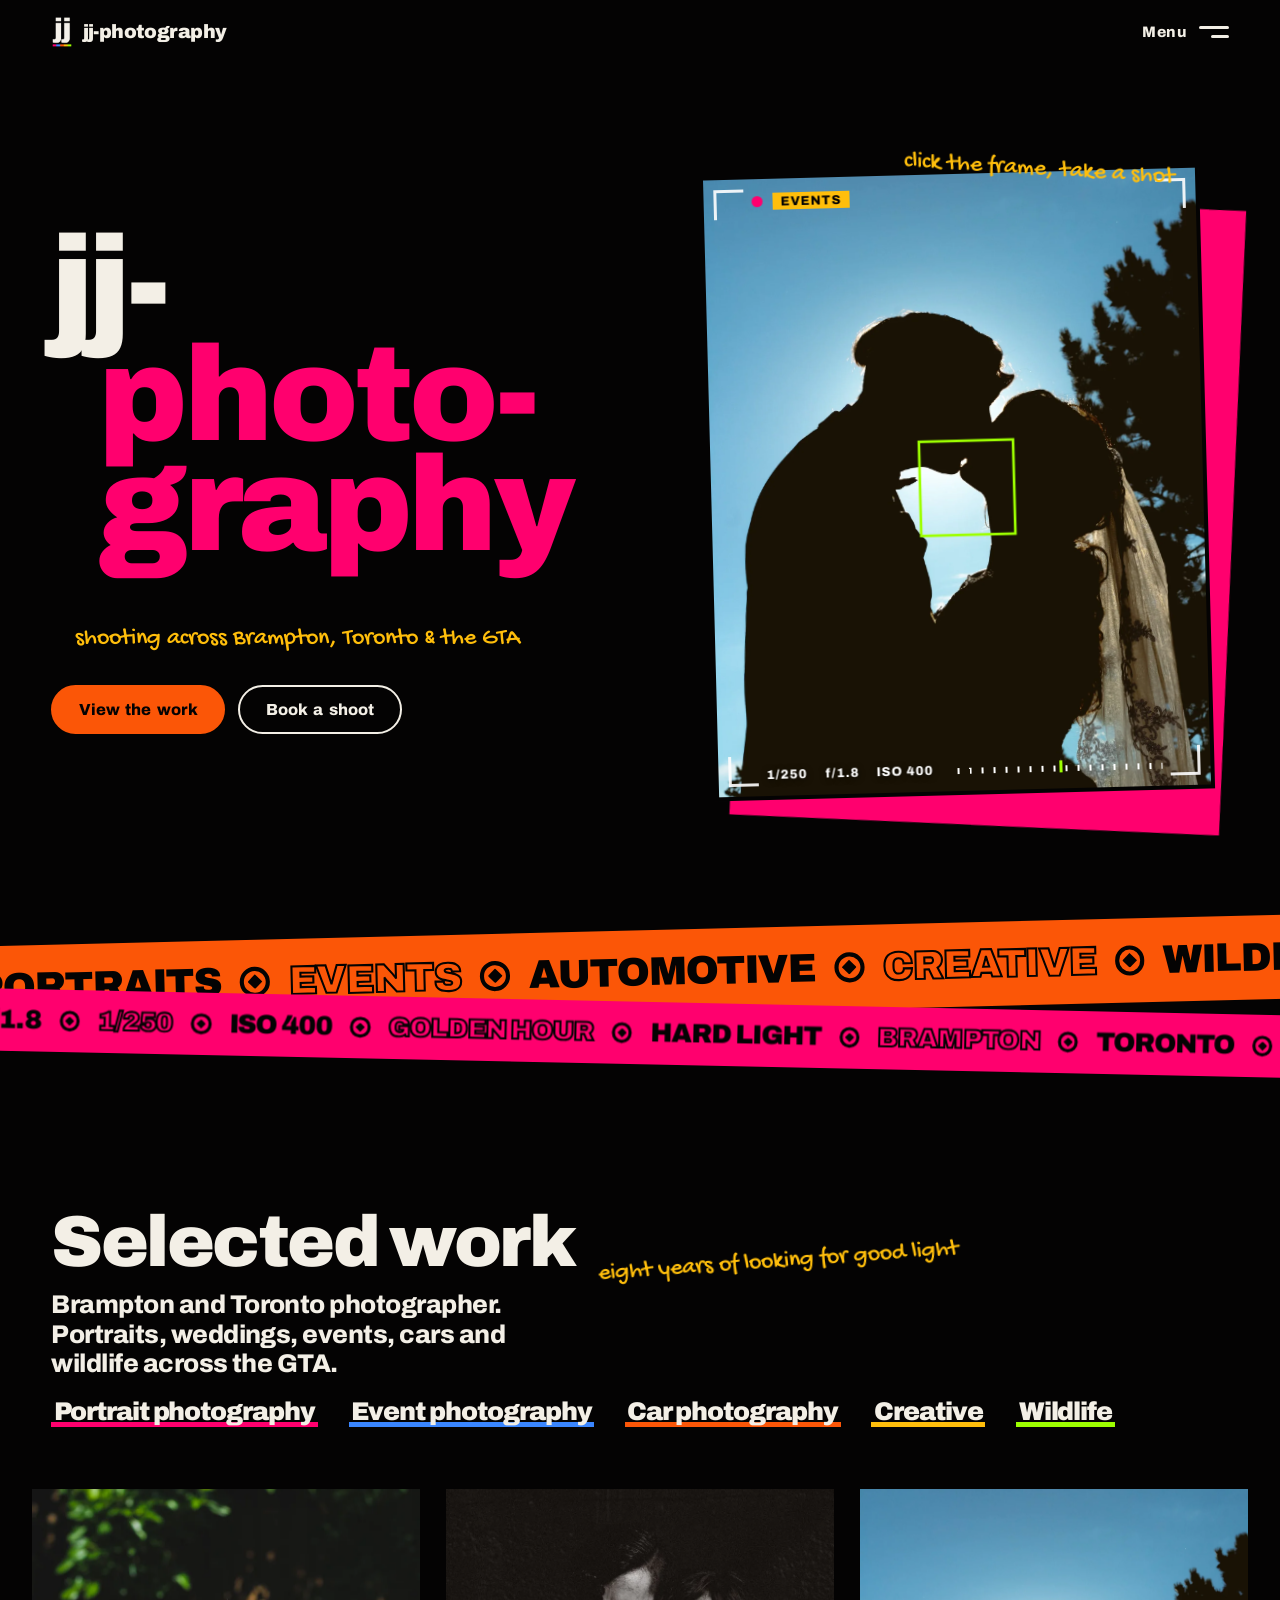
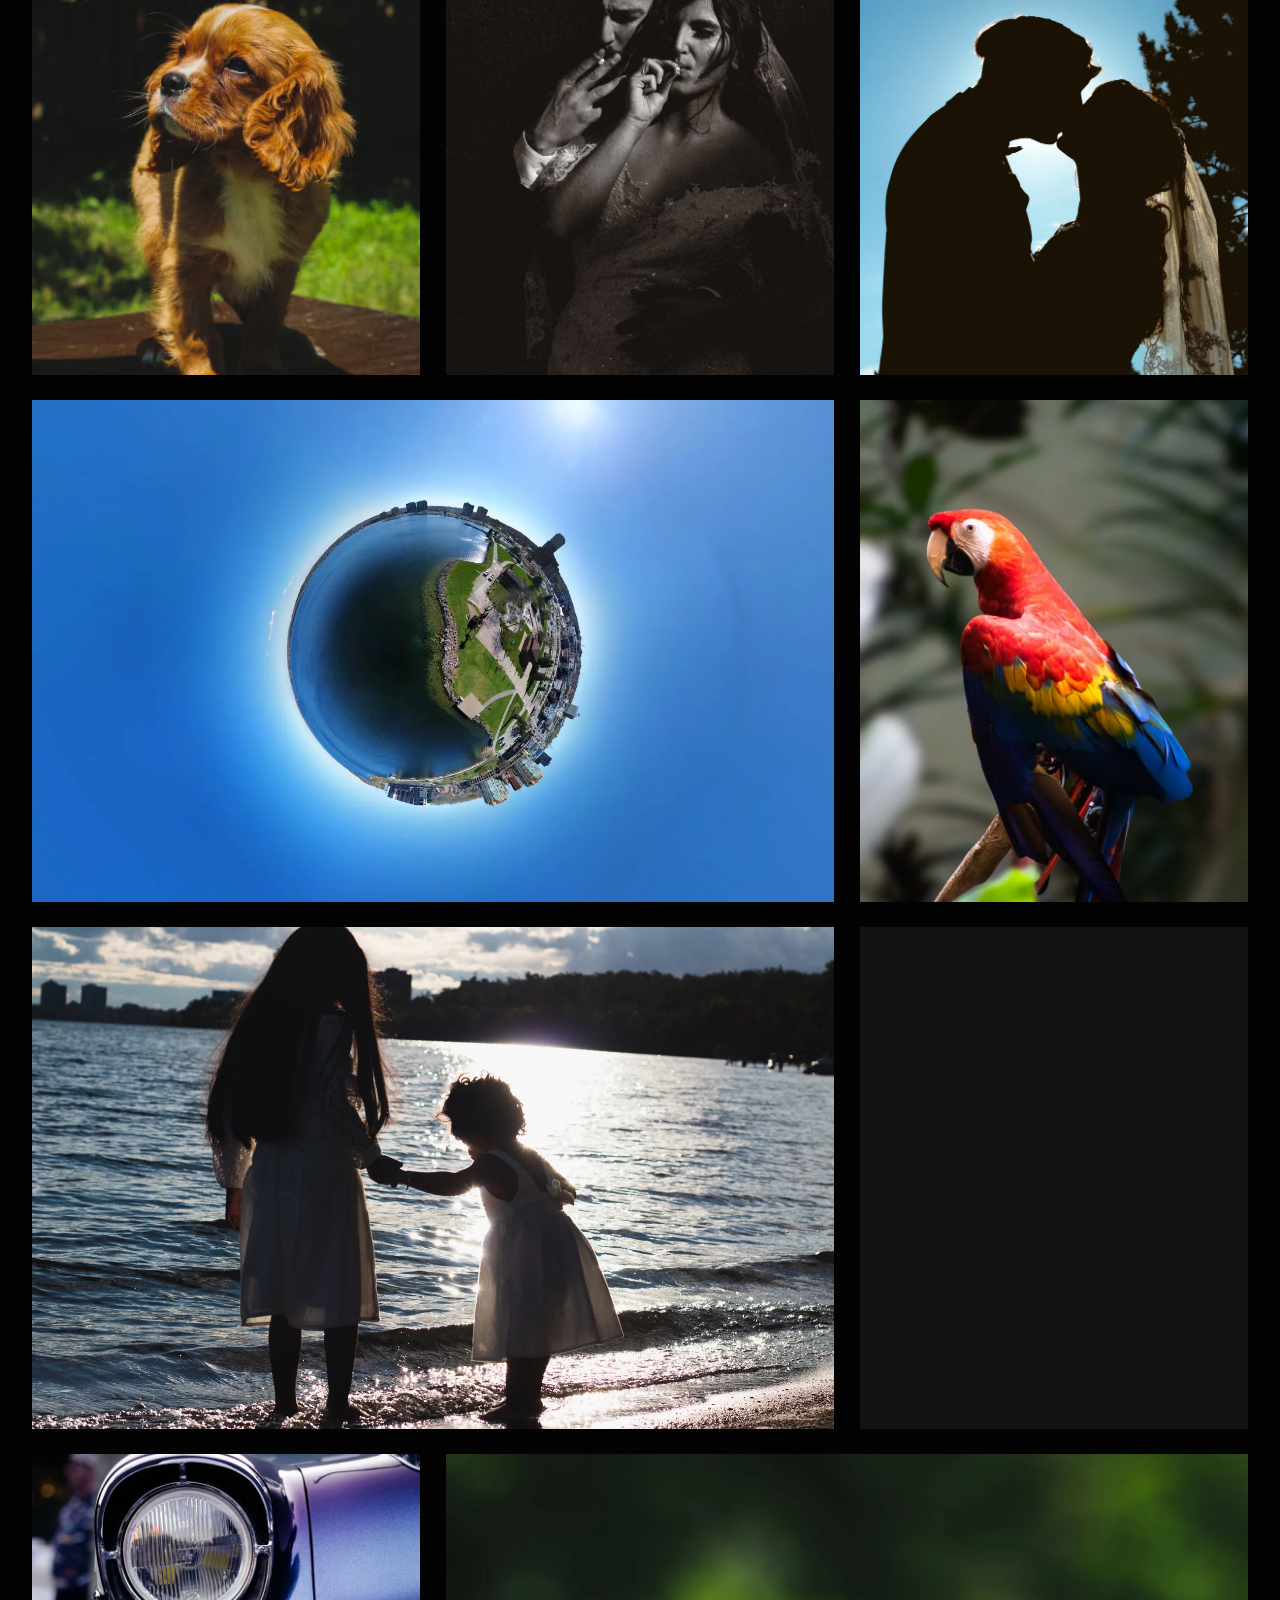
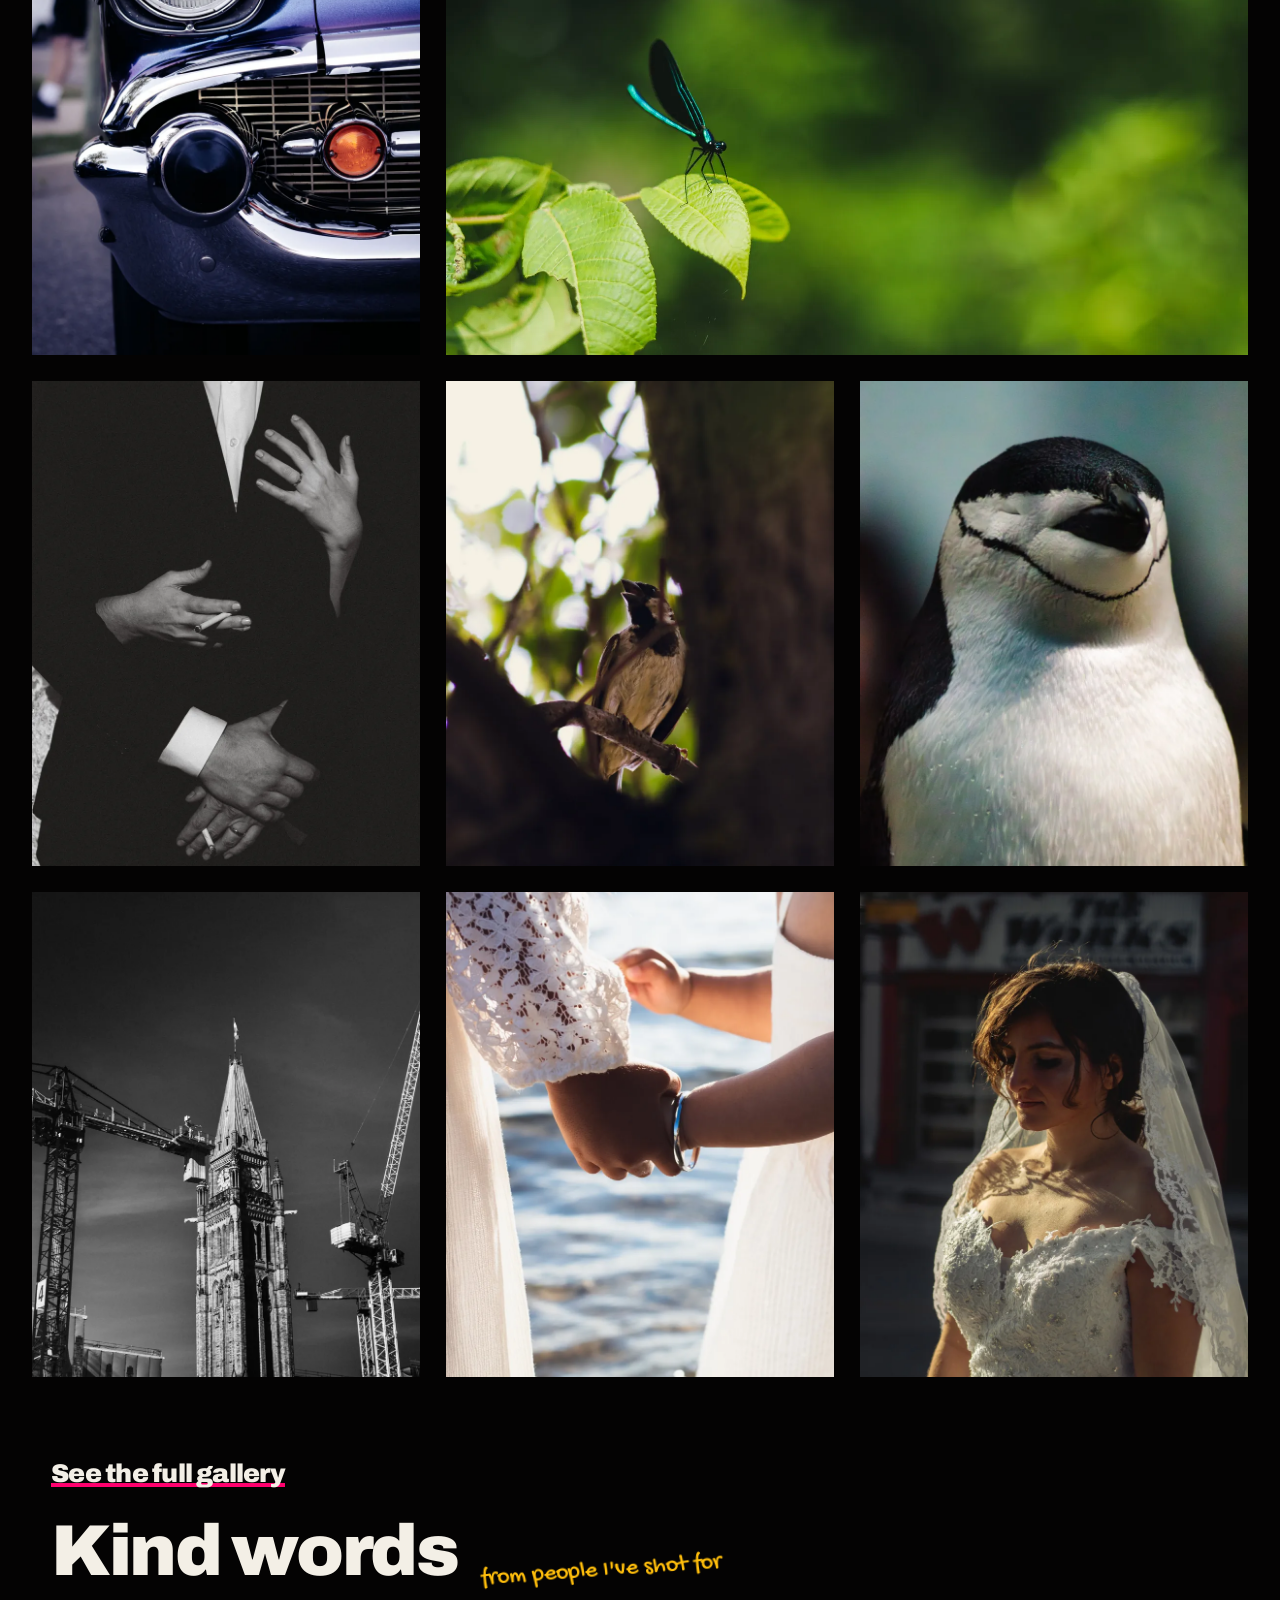
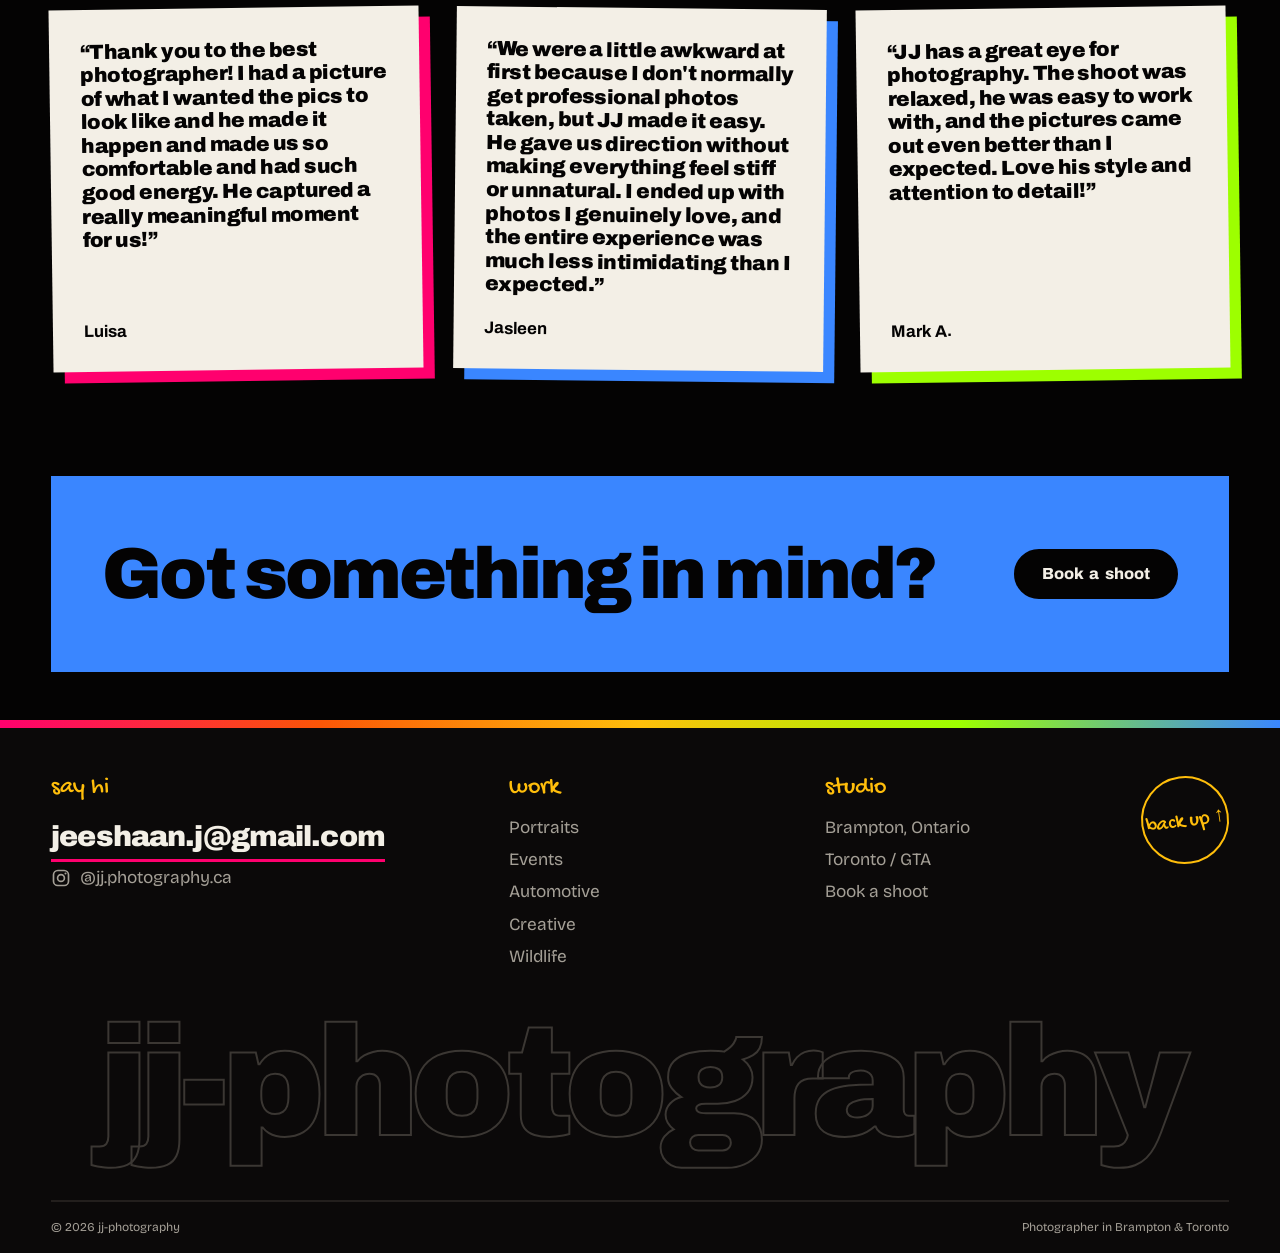
==== commit 7d0e2083: "Tighten Selected work and Kind words spacing, restyle intro, vertical review tiles on mobile Co-Auth" ====
--- a/index.html
+++ b/index.html
@@ -40,7 +40,7 @@
 <div class="tapes" aria-hidden="true"><div class="tape a"><div><span>Portraits</span><i></i><span>Events</span><i></i><span>Automotive</span><i></i><span>Creative</span><i></i><span>Wildlife</span><i></i><span>Portraits</span><i></i><span>Events</span><i></i><span>Automotive</span><i></i><span>Creative</span><i></i><span>Wildlife</span><i></i><span>Portraits</span><i></i><span>Events</span><i></i><span>Automotive</span><i></i><span>Creative</span><i></i><span>Wildlife</span><i></i><span>Portraits</span><i></i><span>Events</span><i></i><span>Automotive</span><i></i><span>Creative</span><i></i><span>Wildlife</span><i></i><span>Portraits</span><i></i><span>Events</span><i></i><span>Automotive</span><i></i><span>Creative</span><i></i><span>Wildlife</span><i></i><span>Portraits</span><i></i><span>Events</span><i></i><span>Automotive</span><i></i><span>Creative</span><i></i><span>Wildlife</span><i></i></div></div><div class="tape b"><div><span>f/1.8</span><i></i><span>1/250</span><i></i><span>ISO 400</span><i></i><span>Golden hour</span><i></i><span>Hard light</span><i></i><span>Brampton</span><i></i><span>Toronto</span><i></i><span>GTA</span><i></i><span>f/1.8</span><i></i><span>1/250</span><i></i><span>ISO 400</span><i></i><span>Golden hour</span><i></i><span>Hard light</span><i></i><span>Brampton</span><i></i><span>Toronto</span><i></i><span>GTA</span><i></i><span>f/1.8</span><i></i><span>1/250</span><i></i><span>ISO 400</span><i></i><span>Golden hour</span><i></i><span>Hard light</span><i></i><span>Brampton</span><i></i><span>Toronto</span><i></i><span>GTA</span><i></i><span>f/1.8</span><i></i><span>1/250</span><i></i><span>ISO 400</span><i></i><span>Golden hour</span><i></i><span>Hard light</span><i></i><span>Brampton</span><i></i><span>Toronto</span><i></i><span>GTA</span><i></i><span>f/1.8</span><i></i><span>1/250</span><i></i><span>ISO 400</span><i></i><span>Golden hour</span><i></i><span>Hard light</span><i></i><span>Brampton</span><i></i><span>Toronto</span><i></i><span>GTA</span><i></i><span>f/1.8</span><i></i><span>1/250</span><i></i><span>ISO 400</span><i></i><span>Golden hour</span><i></i><span>Hard light</span><i></i><span>Brampton</span><i></i><span>Toronto</span><i></i><span>GTA</span><i></i></div></div></div>
 <section class="sel">
 <div class="wrap"><h2>Selected work</h2><p class="hand tilt">eight years of looking for good light</p>
-<p class="intro">Photographer in Brampton and Toronto, shooting portraits, weddings, events, cars and wildlife across the GTA. Hard light, honest expressions.</p></div>
+<p class="intro">Brampton and Toronto photographer. Portraits, weddings, events, cars and wildlife across the GTA.</p></div>
 <nav class="pills wrap" aria-label="Photography categories"><a style="--c:var(--neon-pink)" href="gallery.html?c=portraits">Portrait photography</a><a style="--c:var(--azure-blue)" href="gallery.html?c=events">Event photography</a><a style="--c:var(--blaze-orange)" href="gallery.html?c=automotive">Car photography</a><a style="--c:var(--amber-gold)" href="gallery.html?c=creative">Creative</a><a style="--c:var(--neon-green)" href="gallery.html?c=wildlife">Wildlife</a>
     <!-- <span class="hand">shooting across Brampton, Toronto &amp; the GTA</span> -->
     </nav> 
--- a/css/style.css
+++ b/css/style.css
@@ -377,13 +377,17 @@
 }
 
 /* testimonials */
-.kind{padding:0 0 clamp(4rem,9vw,8rem)}
-.kind>.wrap:first-child{display:flex;flex-wrap:wrap;align-items:baseline;gap:.5rem 1.5rem;margin-bottom:2.5rem}
-.quotes{display:flex;flex-wrap:nowrap;gap:clamp(1.5rem,3vw,2.5rem);overflow-x:auto;scroll-snap-type:x mandatory;padding-block:1rem 2rem;scroll-padding-inline:var(--pad)}
-.q{flex:1 0 min(80%,22rem);scroll-snap-align:start;display:flex;flex-direction:column;justify-content:space-between;background:var(--off);color:var(--black);padding:clamp(1.4rem,2.6vw,2.2rem);box-shadow:.8rem .8rem 0 var(--c);transform:rotate(-.8deg)}
+.kind{padding:0 0 clamp(3rem,7vw,6rem)}
+.kind>.wrap:first-child{display:flex;flex-wrap:wrap;align-items:baseline;gap:.3rem 1.5rem;margin-bottom:1.5rem}
+.kind .hand,.sel>.wrap:first-child .hand{margin:0}
+.quotes{display:grid;grid-template-columns:repeat(3,1fr);gap:clamp(1.2rem,2.6vw,2.2rem);padding-bottom:1rem}
+.q{display:flex;flex-direction:column;justify-content:space-between;gap:1.4rem;background:var(--off);color:var(--black);padding:clamp(1.2rem,2.4vw,2rem);box-shadow:.7rem .7rem 0 var(--c);transform:rotate(-.8deg)}
 .q:nth-child(even){transform:rotate(.6deg)}
-.q p{font:900 clamp(1.15rem,1.7vw,1.55rem)/1.15 var(--sans);letter-spacing:-.025em}
-.q figcaption{display:flex;align-items:baseline;gap:.9rem;margin-top:1.6rem;font:900 1.1rem var(--sans)}
+.q p{font:900 clamp(1.1rem,1.6vw,1.5rem)/1.15 var(--sans);letter-spacing:-.025em}
+.q figcaption{display:flex;align-items:baseline;gap:.9rem;font:900 1.05rem var(--sans)}
 .q figcaption .hand{margin:0;color:var(--black);transform:rotate(-3deg)}
-
-.sel .intro{flex-basis:100%;max-width:52ch;color:var(--mute)}
+@media (max-width:900px){.quotes{grid-template-columns:repeat(2,1fr);gap:1.1rem}.q{padding:1rem;gap:1rem;box-shadow:.45rem .45rem 0 var(--c)}.q p{font-size:.92rem;line-height:1.2;letter-spacing:-.015em}.q figcaption{font-size:.95rem}}
+@media (max-width:480px){.quotes{grid-template-columns:1fr 1fr}}
+/* home intro + tighter gap into testimonials */
+.sel{padding-bottom:clamp(1rem,3vw,2rem)}
+.sel .intro{flex-basis:100%;max-width:34ch;margin:.4rem 0 0;font:800 clamp(1.15rem,2vw,1.7rem)/1.15 var(--sans);letter-spacing:-.02em;color:var(--off)}
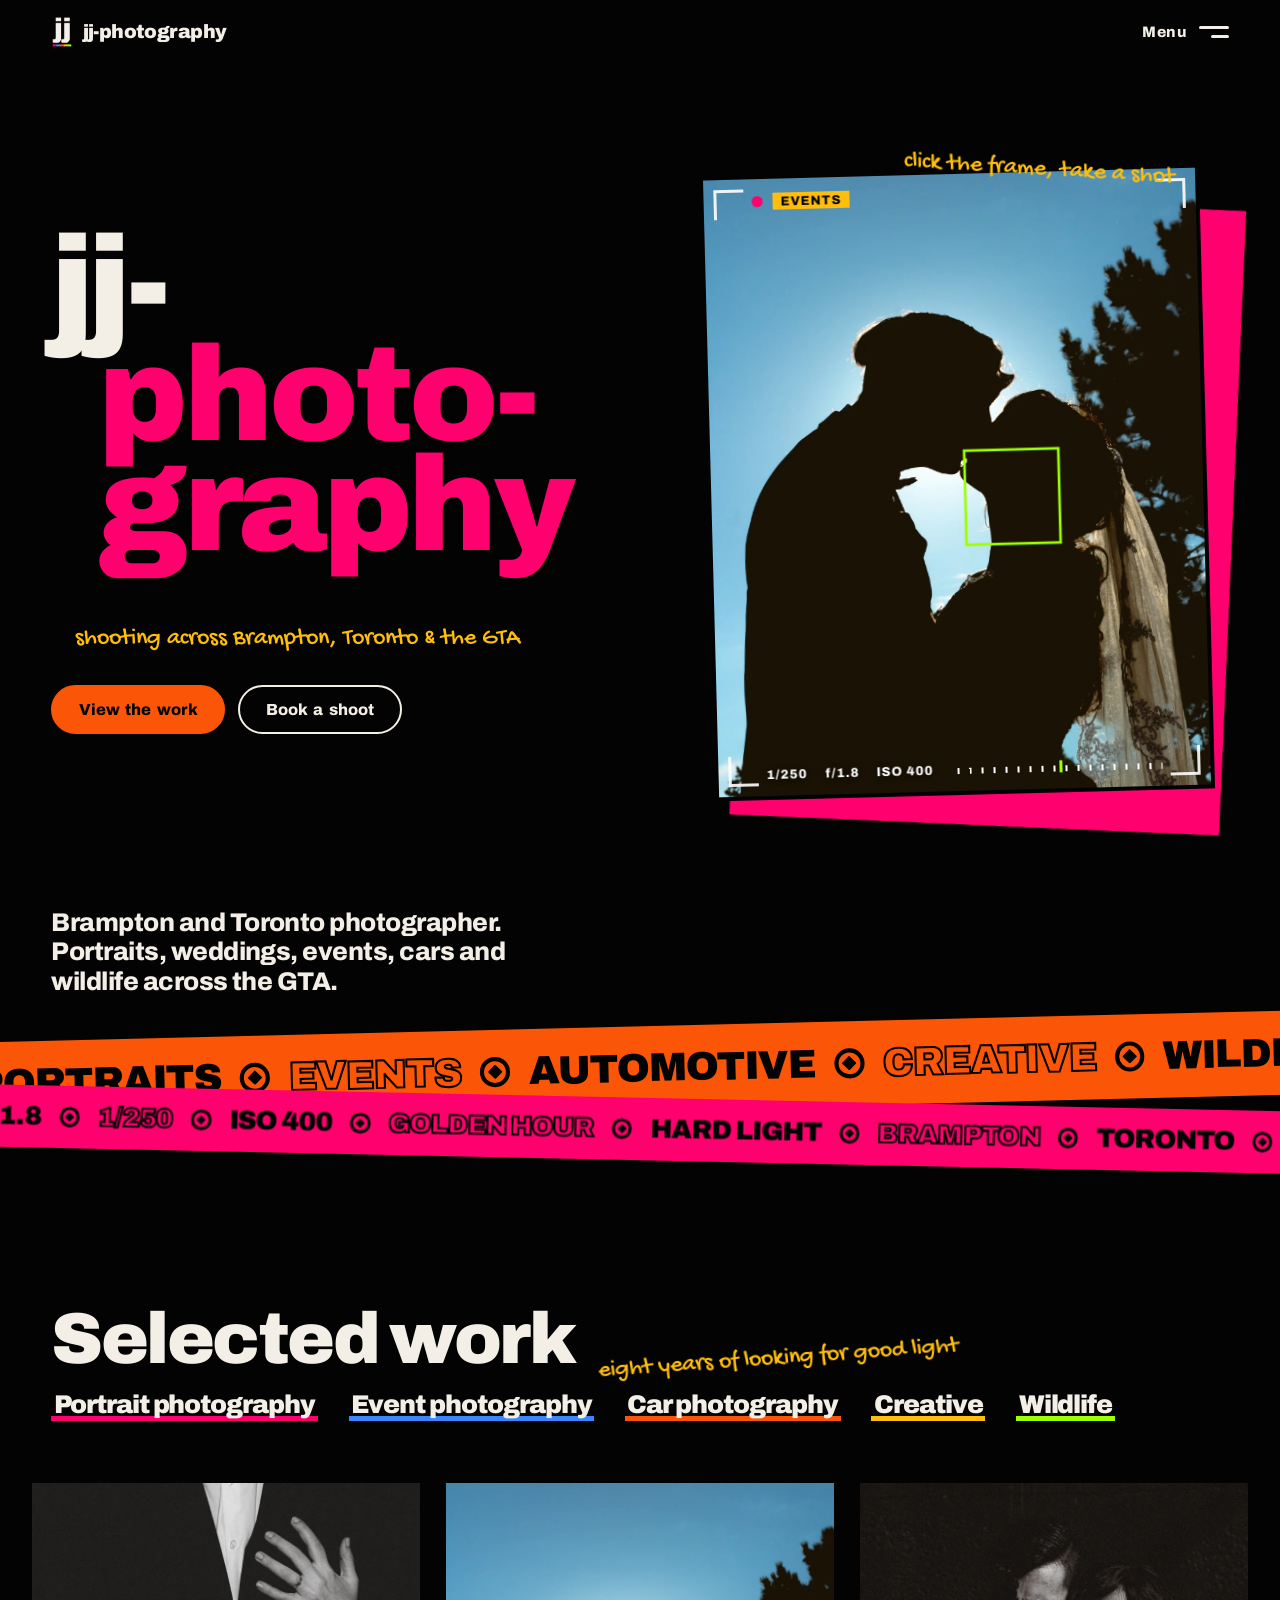
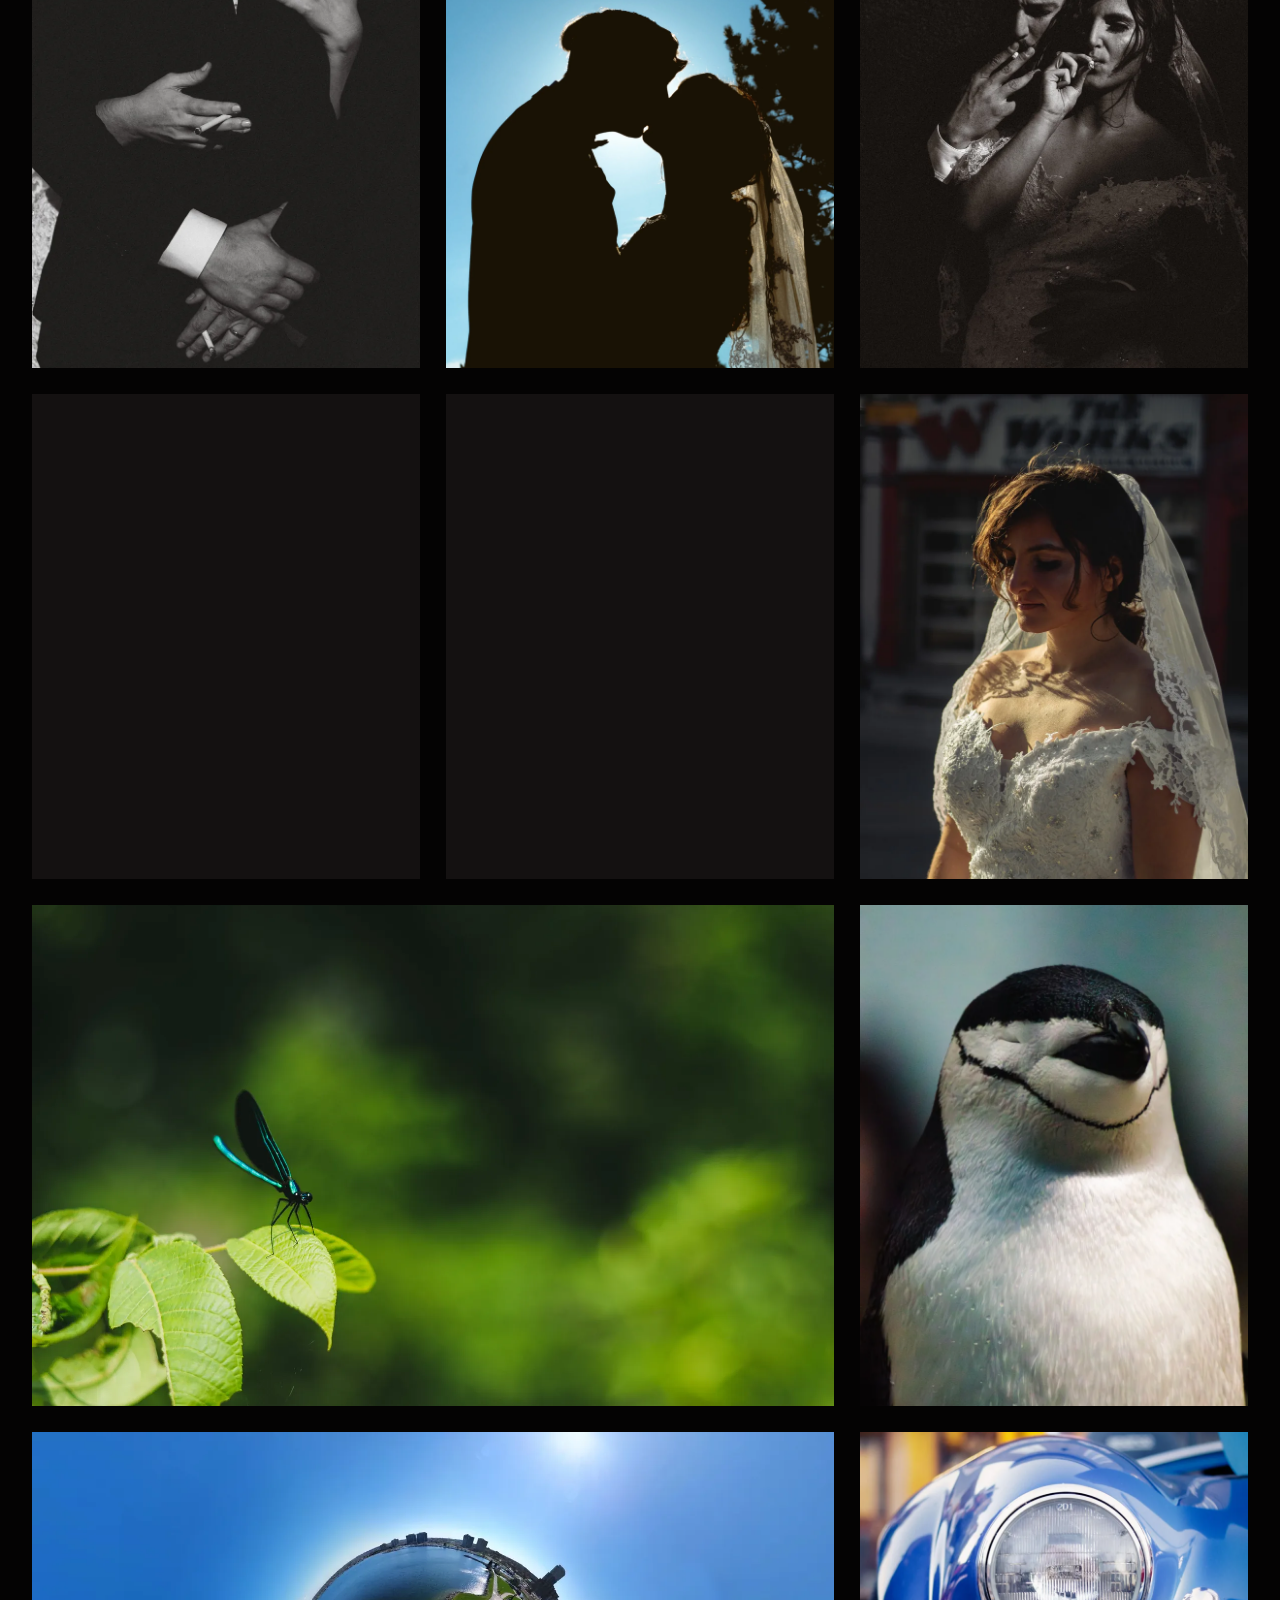
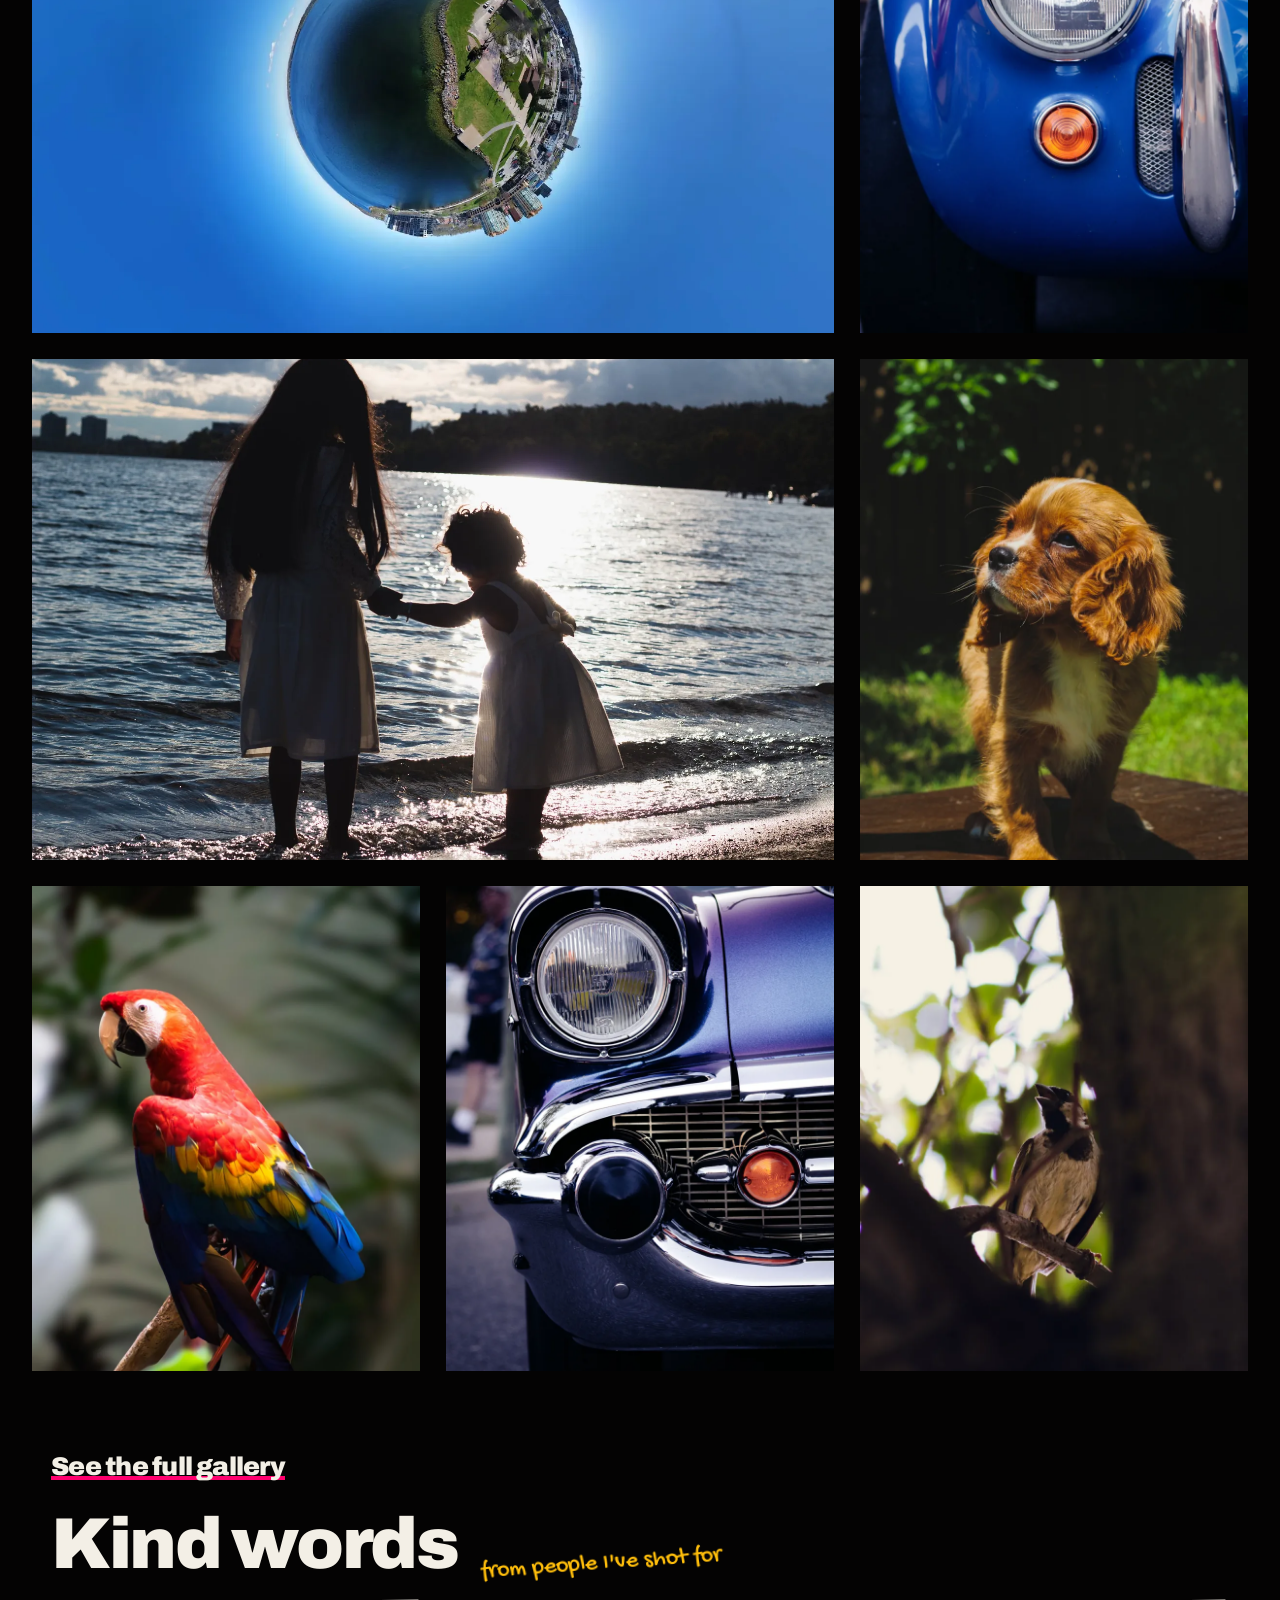
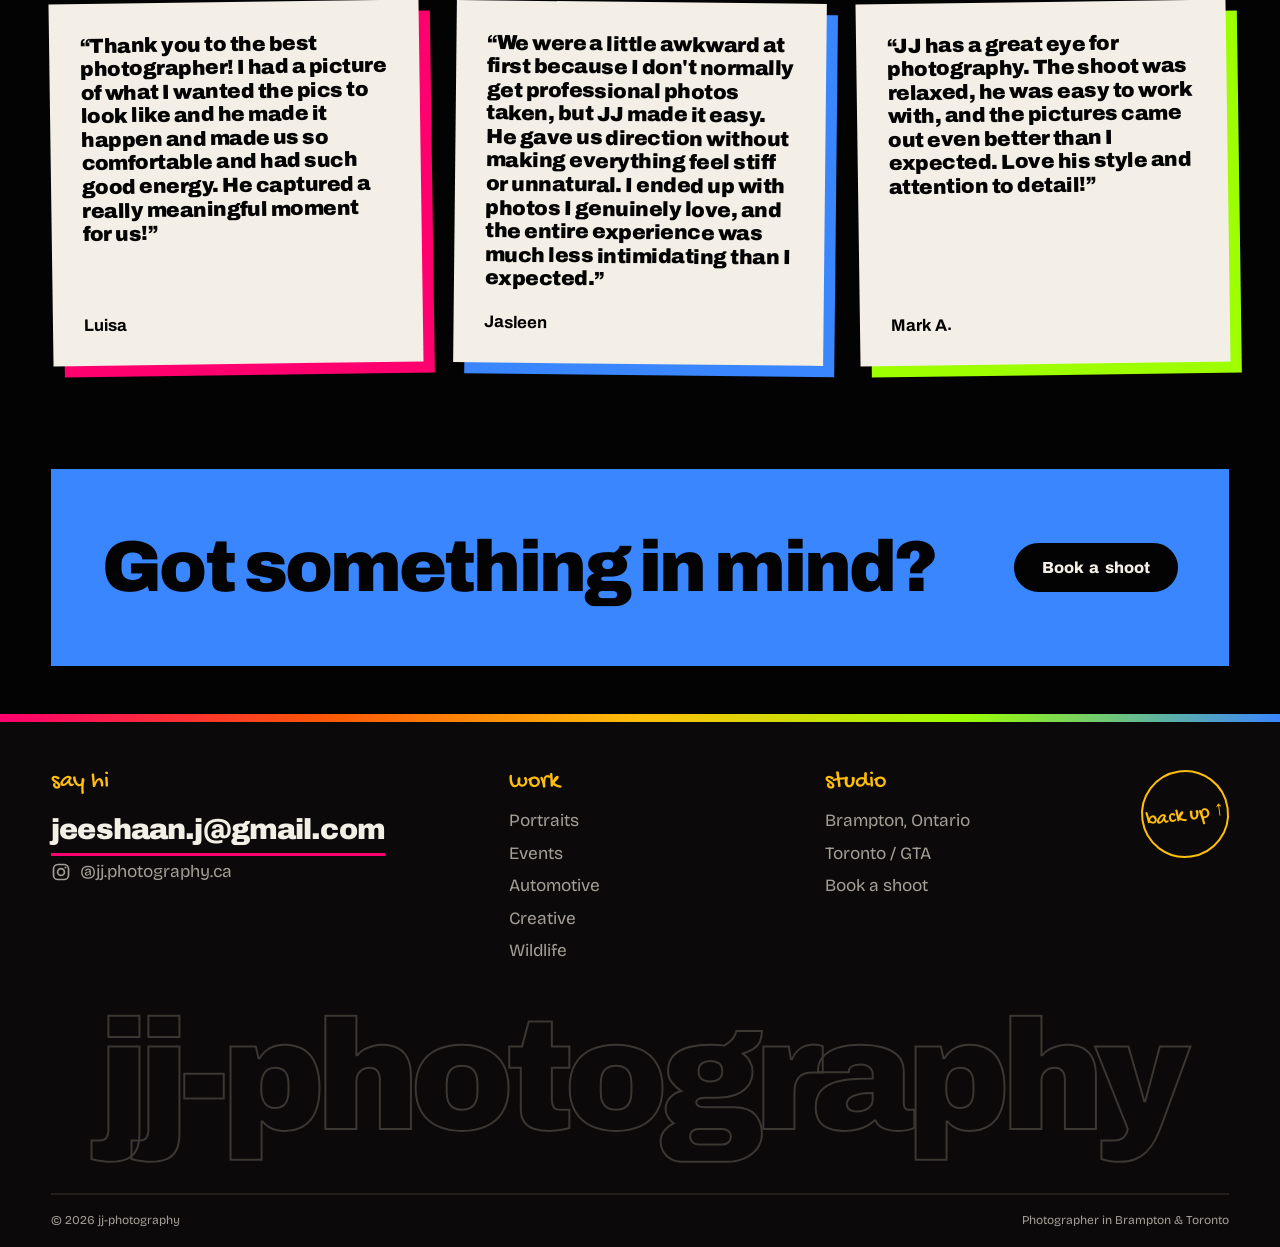
==== commit 20917d7d: "Move home intro under the hero, above the marquee Co-Authored-By: Claude Sonnet 5.5 <noreply@anthrop" ====
--- a/index.html
+++ b/index.html
@@ -37,10 +37,10 @@
 <p class="hero-note hand" id="now" aria-hidden="true"></p>
 </div>
 </section>
+<p class="intro wrap">Brampton and Toronto photographer. Portraits, weddings, events, cars and wildlife across the GTA.</p>
 <div class="tapes" aria-hidden="true"><div class="tape a"><div><span>Portraits</span><i></i><span>Events</span><i></i><span>Automotive</span><i></i><span>Creative</span><i></i><span>Wildlife</span><i></i><span>Portraits</span><i></i><span>Events</span><i></i><span>Automotive</span><i></i><span>Creative</span><i></i><span>Wildlife</span><i></i><span>Portraits</span><i></i><span>Events</span><i></i><span>Automotive</span><i></i><span>Creative</span><i></i><span>Wildlife</span><i></i><span>Portraits</span><i></i><span>Events</span><i></i><span>Automotive</span><i></i><span>Creative</span><i></i><span>Wildlife</span><i></i><span>Portraits</span><i></i><span>Events</span><i></i><span>Automotive</span><i></i><span>Creative</span><i></i><span>Wildlife</span><i></i><span>Portraits</span><i></i><span>Events</span><i></i><span>Automotive</span><i></i><span>Creative</span><i></i><span>Wildlife</span><i></i></div></div><div class="tape b"><div><span>f/1.8</span><i></i><span>1/250</span><i></i><span>ISO 400</span><i></i><span>Golden hour</span><i></i><span>Hard light</span><i></i><span>Brampton</span><i></i><span>Toronto</span><i></i><span>GTA</span><i></i><span>f/1.8</span><i></i><span>1/250</span><i></i><span>ISO 400</span><i></i><span>Golden hour</span><i></i><span>Hard light</span><i></i><span>Brampton</span><i></i><span>Toronto</span><i></i><span>GTA</span><i></i><span>f/1.8</span><i></i><span>1/250</span><i></i><span>ISO 400</span><i></i><span>Golden hour</span><i></i><span>Hard light</span><i></i><span>Brampton</span><i></i><span>Toronto</span><i></i><span>GTA</span><i></i><span>f/1.8</span><i></i><span>1/250</span><i></i><span>ISO 400</span><i></i><span>Golden hour</span><i></i><span>Hard light</span><i></i><span>Brampton</span><i></i><span>Toronto</span><i></i><span>GTA</span><i></i><span>f/1.8</span><i></i><span>1/250</span><i></i><span>ISO 400</span><i></i><span>Golden hour</span><i></i><span>Hard light</span><i></i><span>Brampton</span><i></i><span>Toronto</span><i></i><span>GTA</span><i></i><span>f/1.8</span><i></i><span>1/250</span><i></i><span>ISO 400</span><i></i><span>Golden hour</span><i></i><span>Hard light</span><i></i><span>Brampton</span><i></i><span>Toronto</span><i></i><span>GTA</span><i></i></div></div></div>
 <section class="sel">
-<div class="wrap"><h2>Selected work</h2><p class="hand tilt">eight years of looking for good light</p>
-<p class="intro">Brampton and Toronto photographer. Portraits, weddings, events, cars and wildlife across the GTA.</p></div>
+<div class="wrap"><h2>Selected work</h2><p class="hand tilt">eight years of looking for good light</p></div>
 <nav class="pills wrap" aria-label="Photography categories"><a style="--c:var(--neon-pink)" href="gallery.html?c=portraits">Portrait photography</a><a style="--c:var(--azure-blue)" href="gallery.html?c=events">Event photography</a><a style="--c:var(--blaze-orange)" href="gallery.html?c=automotive">Car photography</a><a style="--c:var(--amber-gold)" href="gallery.html?c=creative">Creative</a><a style="--c:var(--neon-green)" href="gallery.html?c=wildlife">Wildlife</a>
     <!-- <span class="hand">shooting across Brampton, Toronto &amp; the GTA</span> -->
     </nav> 
--- a/css/style.css
+++ b/css/style.css
@@ -390,4 +390,4 @@
 @media (max-width:480px){.quotes{grid-template-columns:1fr 1fr}}
 /* home intro + tighter gap into testimonials */
 .sel{padding-bottom:clamp(1rem,3vw,2rem)}
-.sel .intro{flex-basis:100%;max-width:34ch;margin:.4rem 0 0;font:800 clamp(1.15rem,2vw,1.7rem)/1.15 var(--sans);letter-spacing:-.02em;color:var(--off)}
+.intro{max-width:calc(34ch + 2 * var(--pad));margin:0;padding-top:.5rem;font:800 clamp(1.15rem,2vw,1.7rem)/1.15 var(--sans);letter-spacing:-.02em;color:var(--off)}
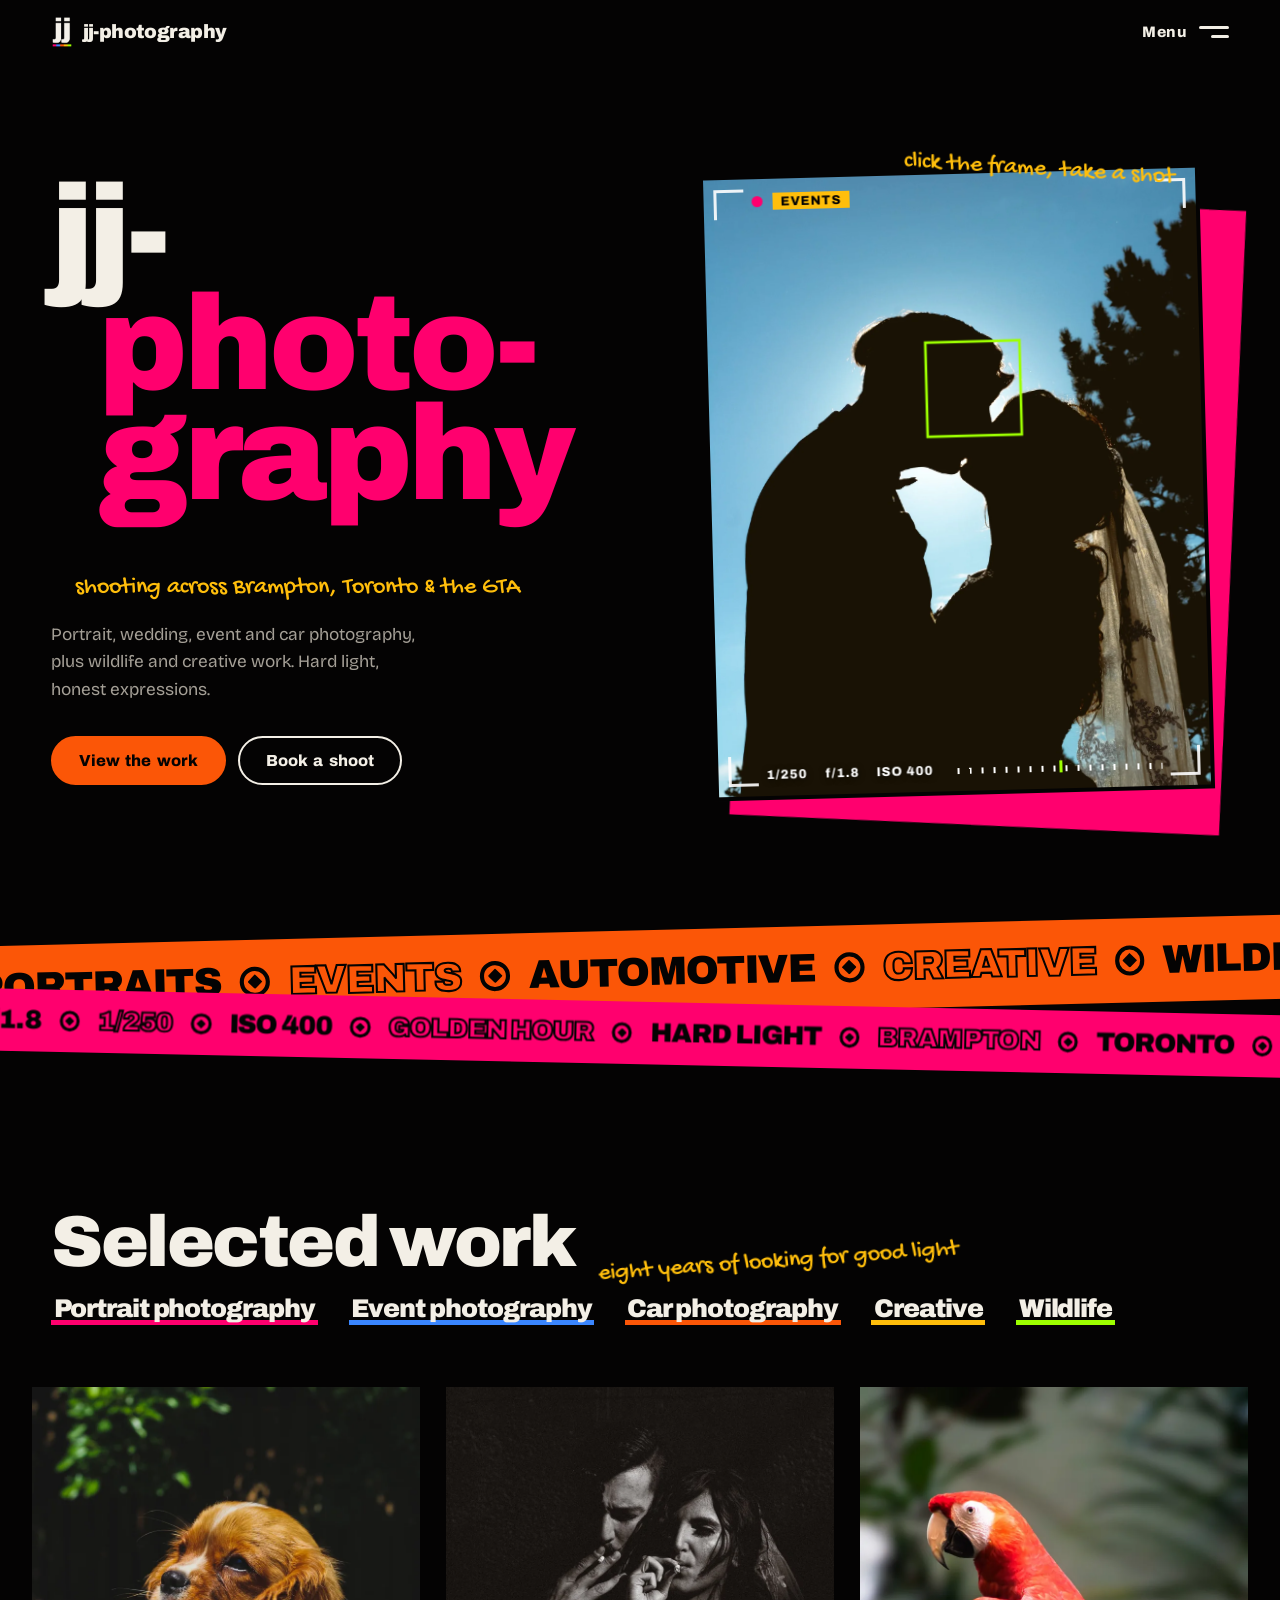
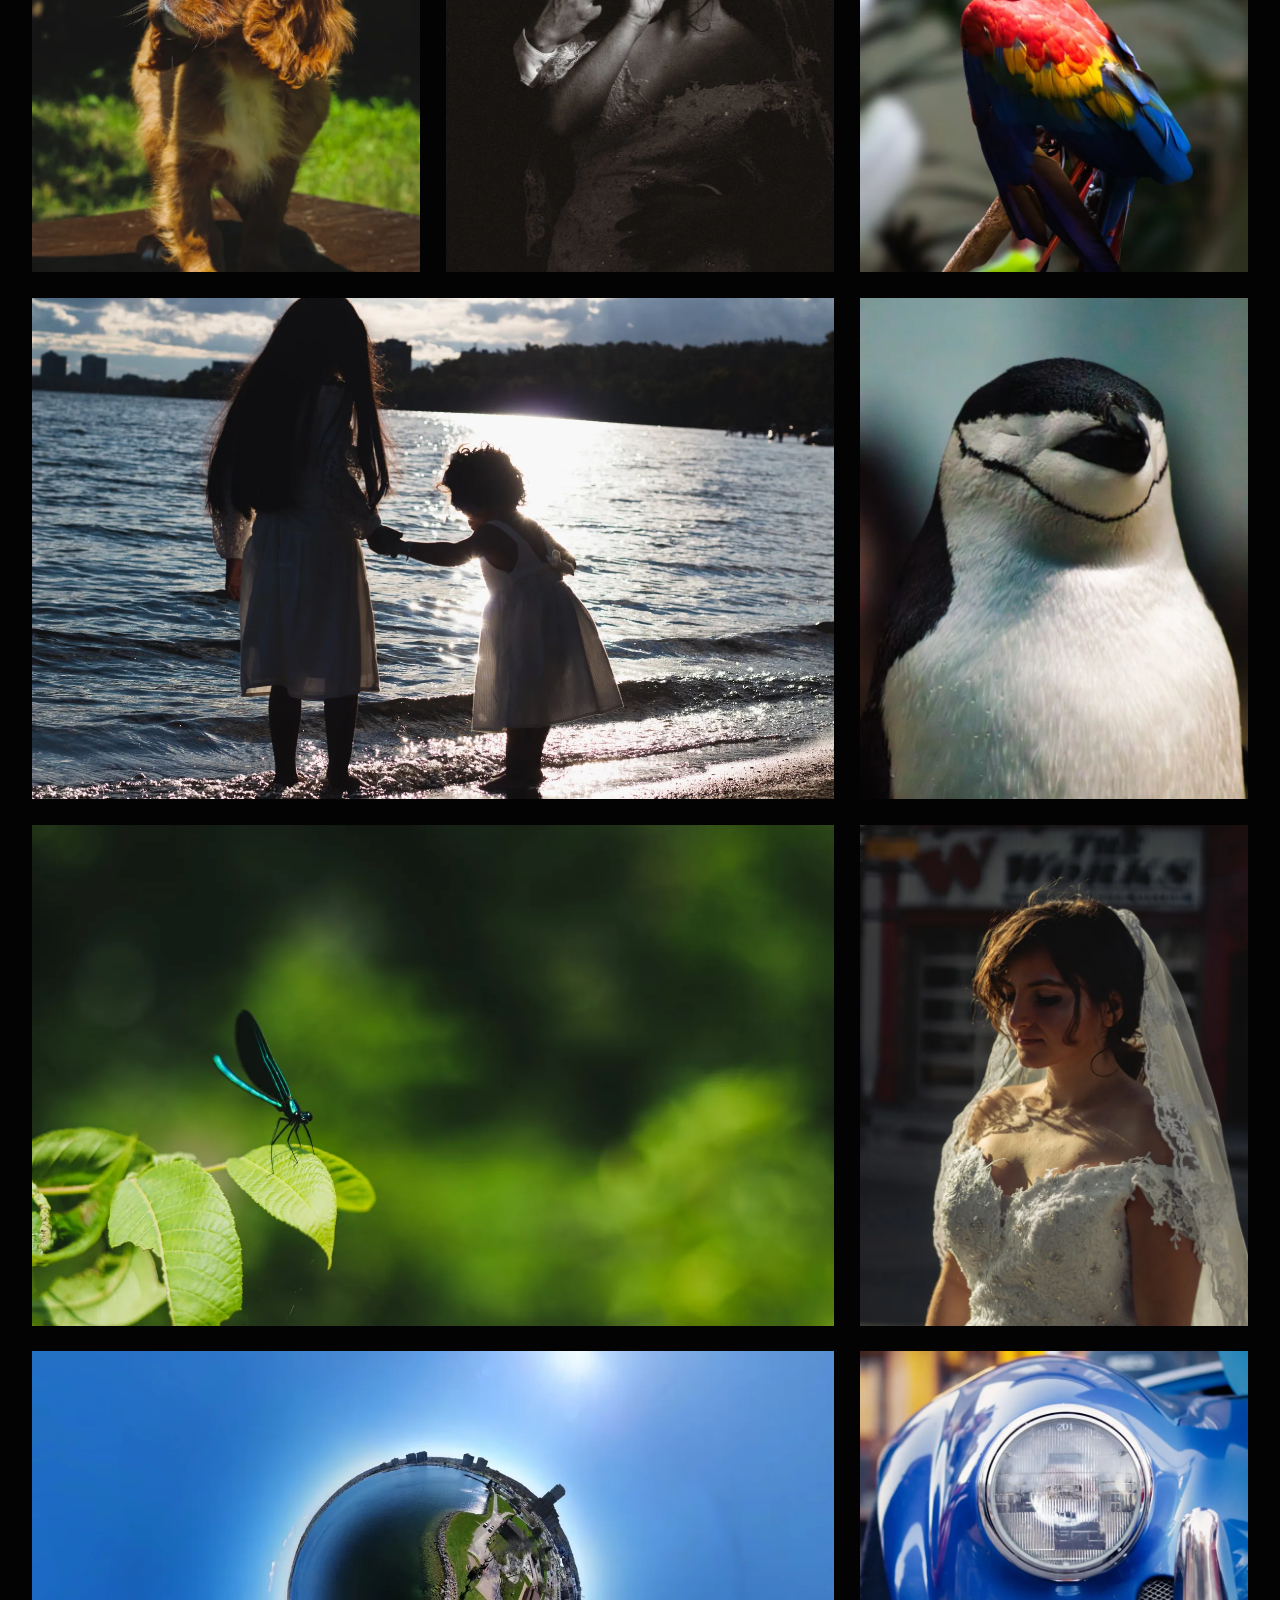
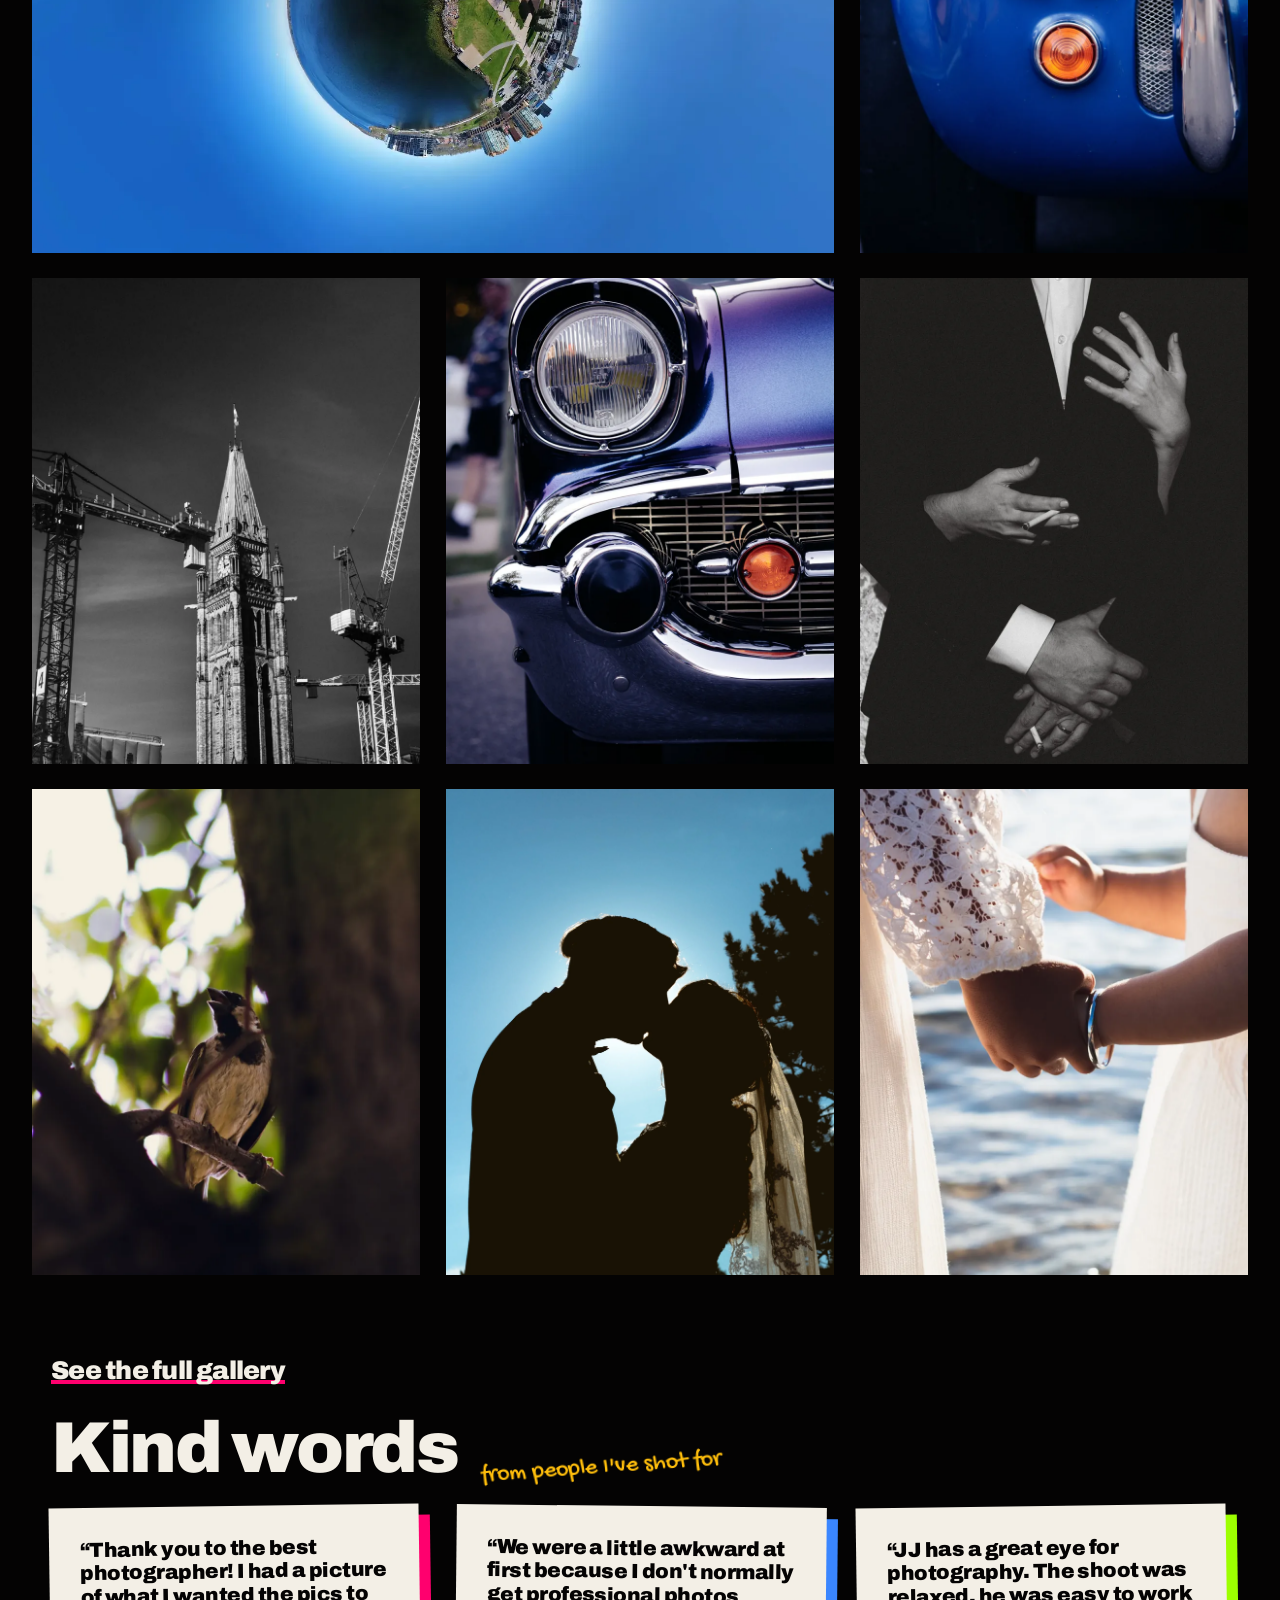
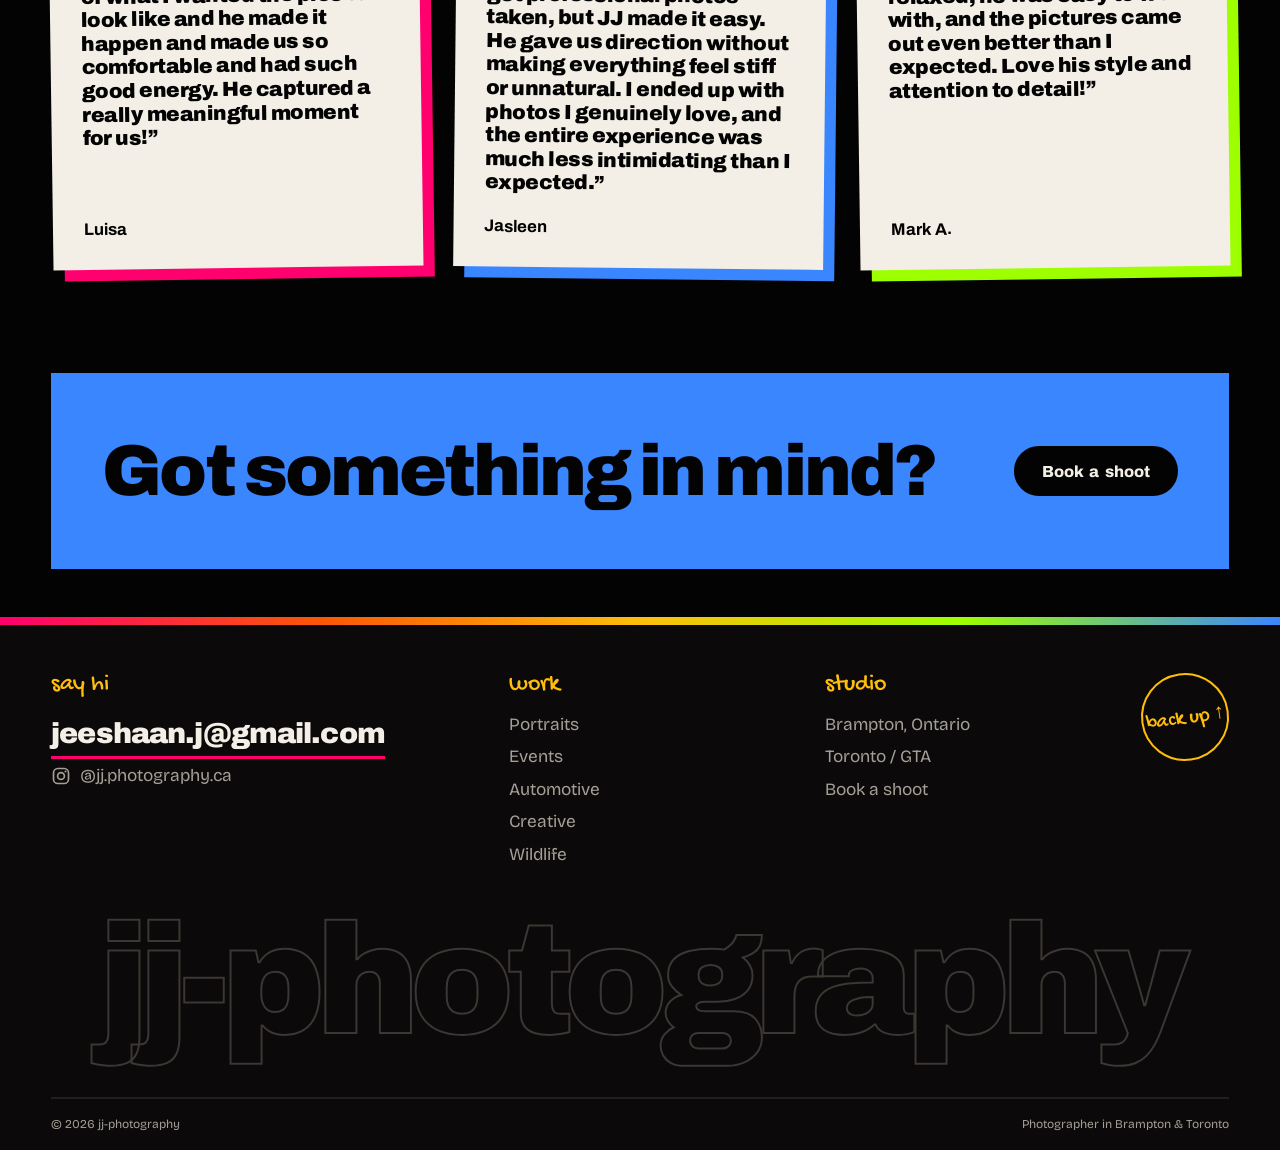
==== commit 1a347233: "Move intro into hero above buttons, rewrite copy to not repeat the handwritten note Co-Authored-By: " ====
--- a/index.html
+++ b/index.html
@@ -24,7 +24,7 @@
 <div class="hero-txt">
 <h1><span>jj-</span><span>photo&shy;graphy</span><span class="sr"> | photographer based in Brampton &amp; Toronto</span></h1>
 <span class="hand">shooting across Brampton, Toronto &amp; the GTA</span>
-<!-- <p class="lede">Capturing moments in Brampton, Toronto &amp; the GTA region.</p> -->
+<p class="lede">Portrait, wedding, event and car photography, plus wildlife and creative work. Hard light, honest expressions.</p>
 <div class="cta"><a class="btn solid" href="gallery.html">View the work</a><a class="btn" href="book.html">Book a shoot</a></div>
 </div>
 <div class="vf" id="vf">
@@ -37,7 +37,6 @@
 <p class="hero-note hand" id="now" aria-hidden="true"></p>
 </div>
 </section>
-<p class="intro wrap">Brampton and Toronto photographer. Portraits, weddings, events, cars and wildlife across the GTA.</p>
 <div class="tapes" aria-hidden="true"><div class="tape a"><div><span>Portraits</span><i></i><span>Events</span><i></i><span>Automotive</span><i></i><span>Creative</span><i></i><span>Wildlife</span><i></i><span>Portraits</span><i></i><span>Events</span><i></i><span>Automotive</span><i></i><span>Creative</span><i></i><span>Wildlife</span><i></i><span>Portraits</span><i></i><span>Events</span><i></i><span>Automotive</span><i></i><span>Creative</span><i></i><span>Wildlife</span><i></i><span>Portraits</span><i></i><span>Events</span><i></i><span>Automotive</span><i></i><span>Creative</span><i></i><span>Wildlife</span><i></i><span>Portraits</span><i></i><span>Events</span><i></i><span>Automotive</span><i></i><span>Creative</span><i></i><span>Wildlife</span><i></i><span>Portraits</span><i></i><span>Events</span><i></i><span>Automotive</span><i></i><span>Creative</span><i></i><span>Wildlife</span><i></i></div></div><div class="tape b"><div><span>f/1.8</span><i></i><span>1/250</span><i></i><span>ISO 400</span><i></i><span>Golden hour</span><i></i><span>Hard light</span><i></i><span>Brampton</span><i></i><span>Toronto</span><i></i><span>GTA</span><i></i><span>f/1.8</span><i></i><span>1/250</span><i></i><span>ISO 400</span><i></i><span>Golden hour</span><i></i><span>Hard light</span><i></i><span>Brampton</span><i></i><span>Toronto</span><i></i><span>GTA</span><i></i><span>f/1.8</span><i></i><span>1/250</span><i></i><span>ISO 400</span><i></i><span>Golden hour</span><i></i><span>Hard light</span><i></i><span>Brampton</span><i></i><span>Toronto</span><i></i><span>GTA</span><i></i><span>f/1.8</span><i></i><span>1/250</span><i></i><span>ISO 400</span><i></i><span>Golden hour</span><i></i><span>Hard light</span><i></i><span>Brampton</span><i></i><span>Toronto</span><i></i><span>GTA</span><i></i><span>f/1.8</span><i></i><span>1/250</span><i></i><span>ISO 400</span><i></i><span>Golden hour</span><i></i><span>Hard light</span><i></i><span>Brampton</span><i></i><span>Toronto</span><i></i><span>GTA</span><i></i><span>f/1.8</span><i></i><span>1/250</span><i></i><span>ISO 400</span><i></i><span>Golden hour</span><i></i><span>Hard light</span><i></i><span>Brampton</span><i></i><span>Toronto</span><i></i><span>GTA</span><i></i></div></div></div>
 <section class="sel">
 <div class="wrap"><h2>Selected work</h2><p class="hand tilt">eight years of looking for good light</p></div>
--- a/css/style.css
+++ b/css/style.css
@@ -388,6 +388,5 @@
 .q figcaption .hand{margin:0;color:var(--black);transform:rotate(-3deg)}
 @media (max-width:900px){.quotes{grid-template-columns:repeat(2,1fr);gap:1.1rem}.q{padding:1rem;gap:1rem;box-shadow:.45rem .45rem 0 var(--c)}.q p{font-size:.92rem;line-height:1.2;letter-spacing:-.015em}.q figcaption{font-size:.95rem}}
 @media (max-width:480px){.quotes{grid-template-columns:1fr 1fr}}
-/* home intro + tighter gap into testimonials */
+/* tighter gap into testimonials */
 .sel{padding-bottom:clamp(1rem,3vw,2rem)}
-.intro{max-width:calc(34ch + 2 * var(--pad));margin:0;padding-top:.5rem;font:800 clamp(1.15rem,2vw,1.7rem)/1.15 var(--sans);letter-spacing:-.02em;color:var(--off)}
